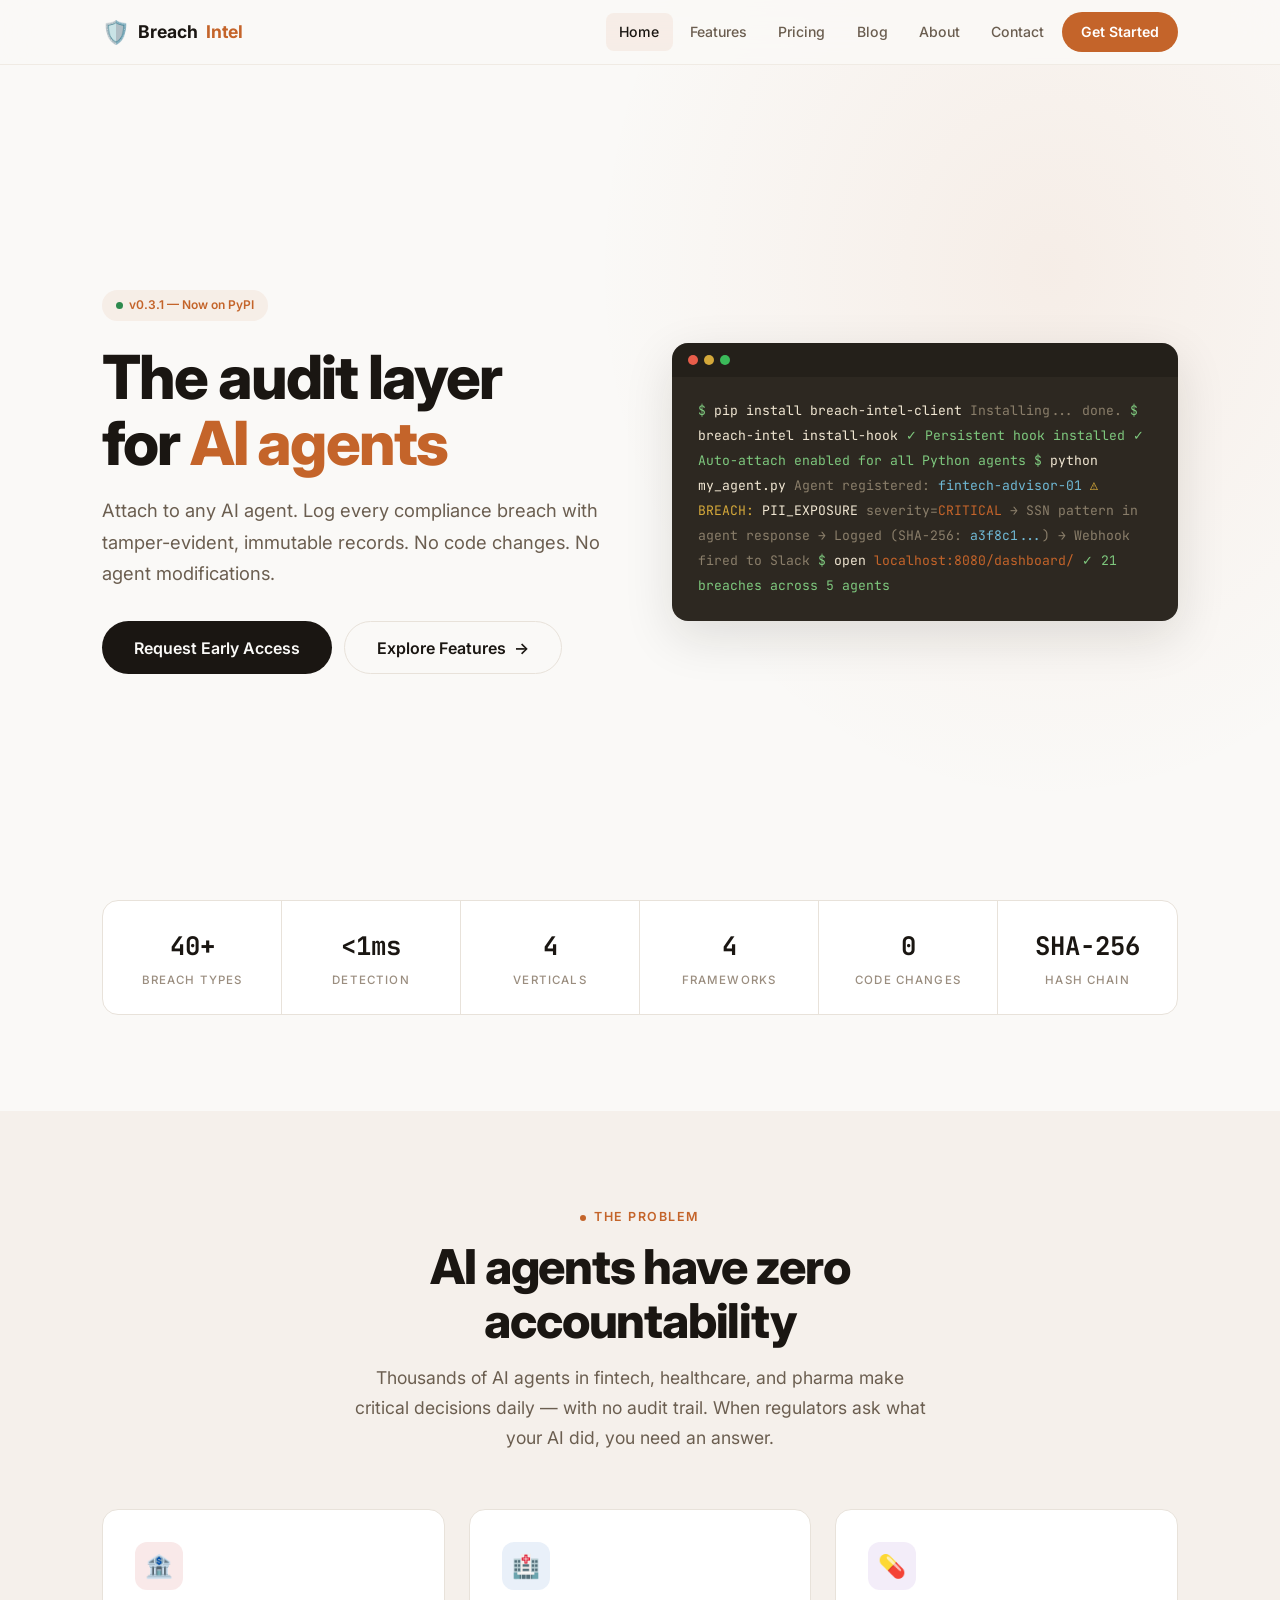
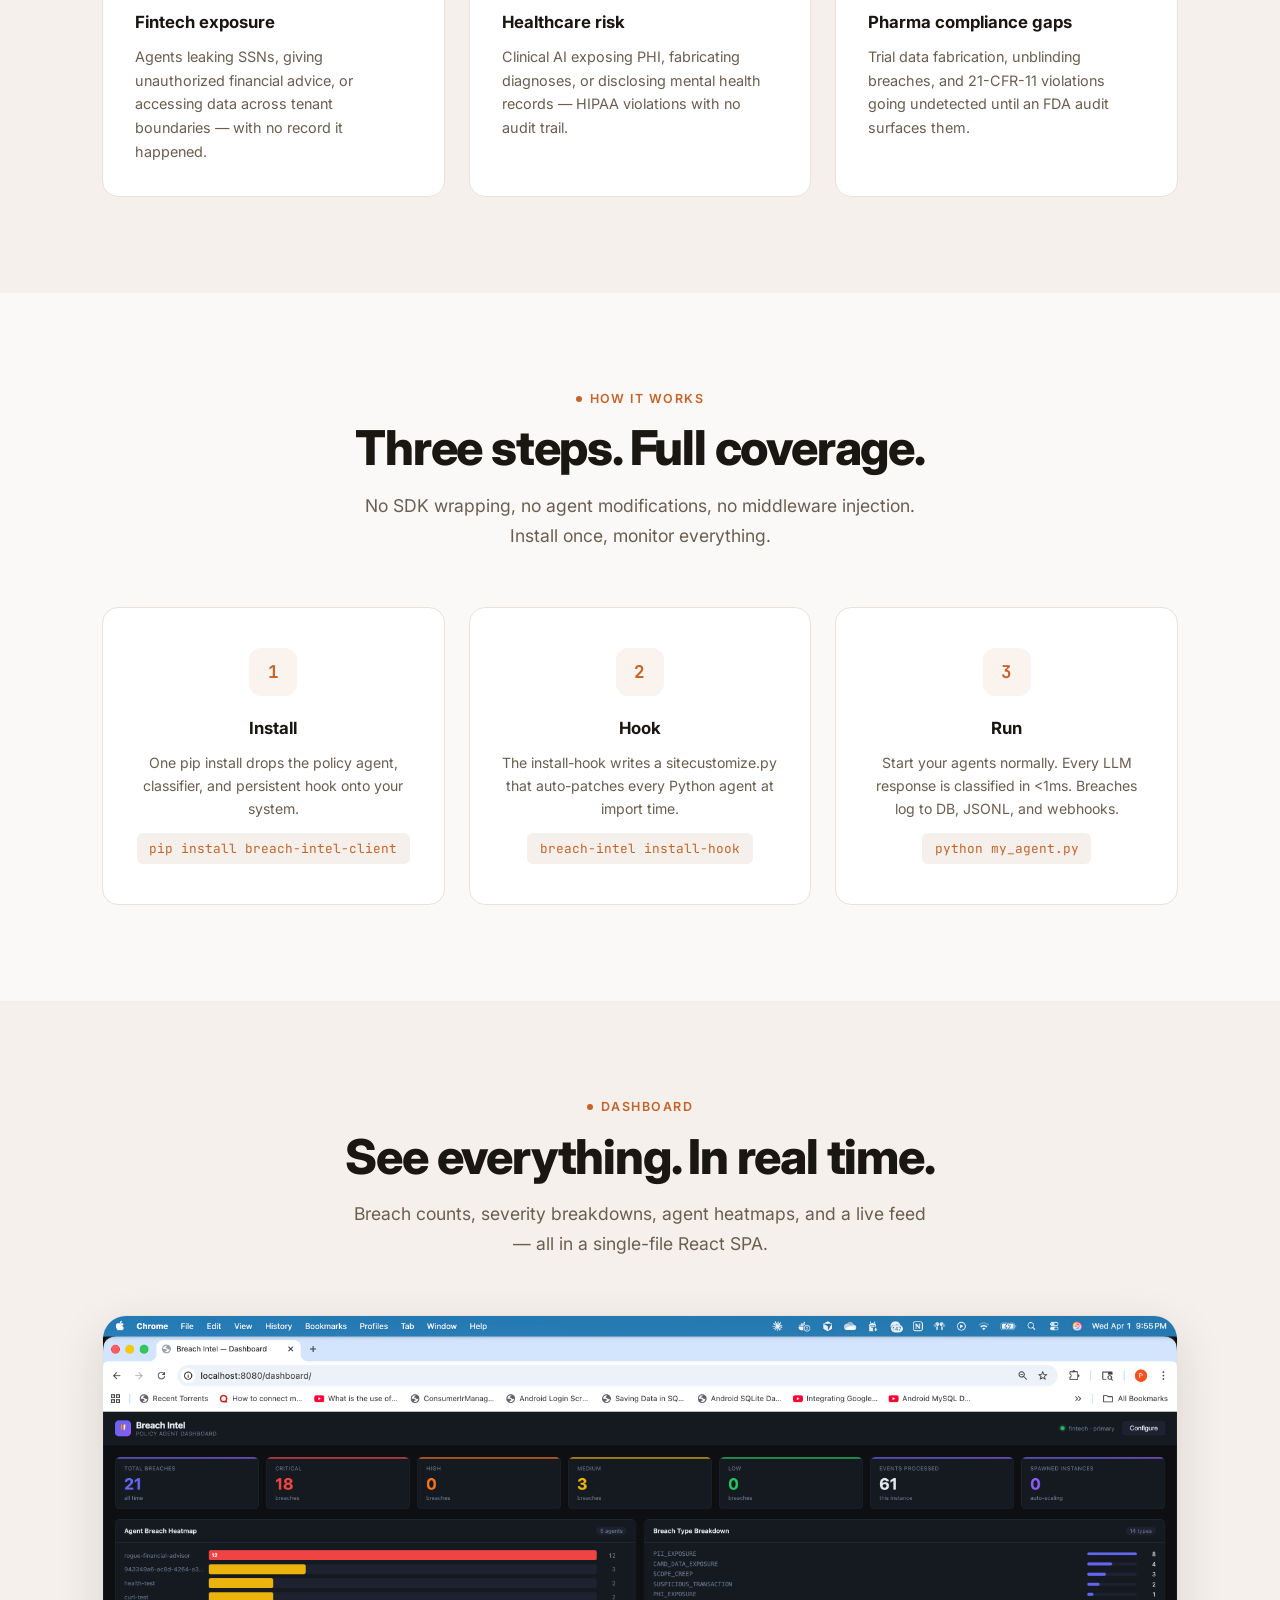
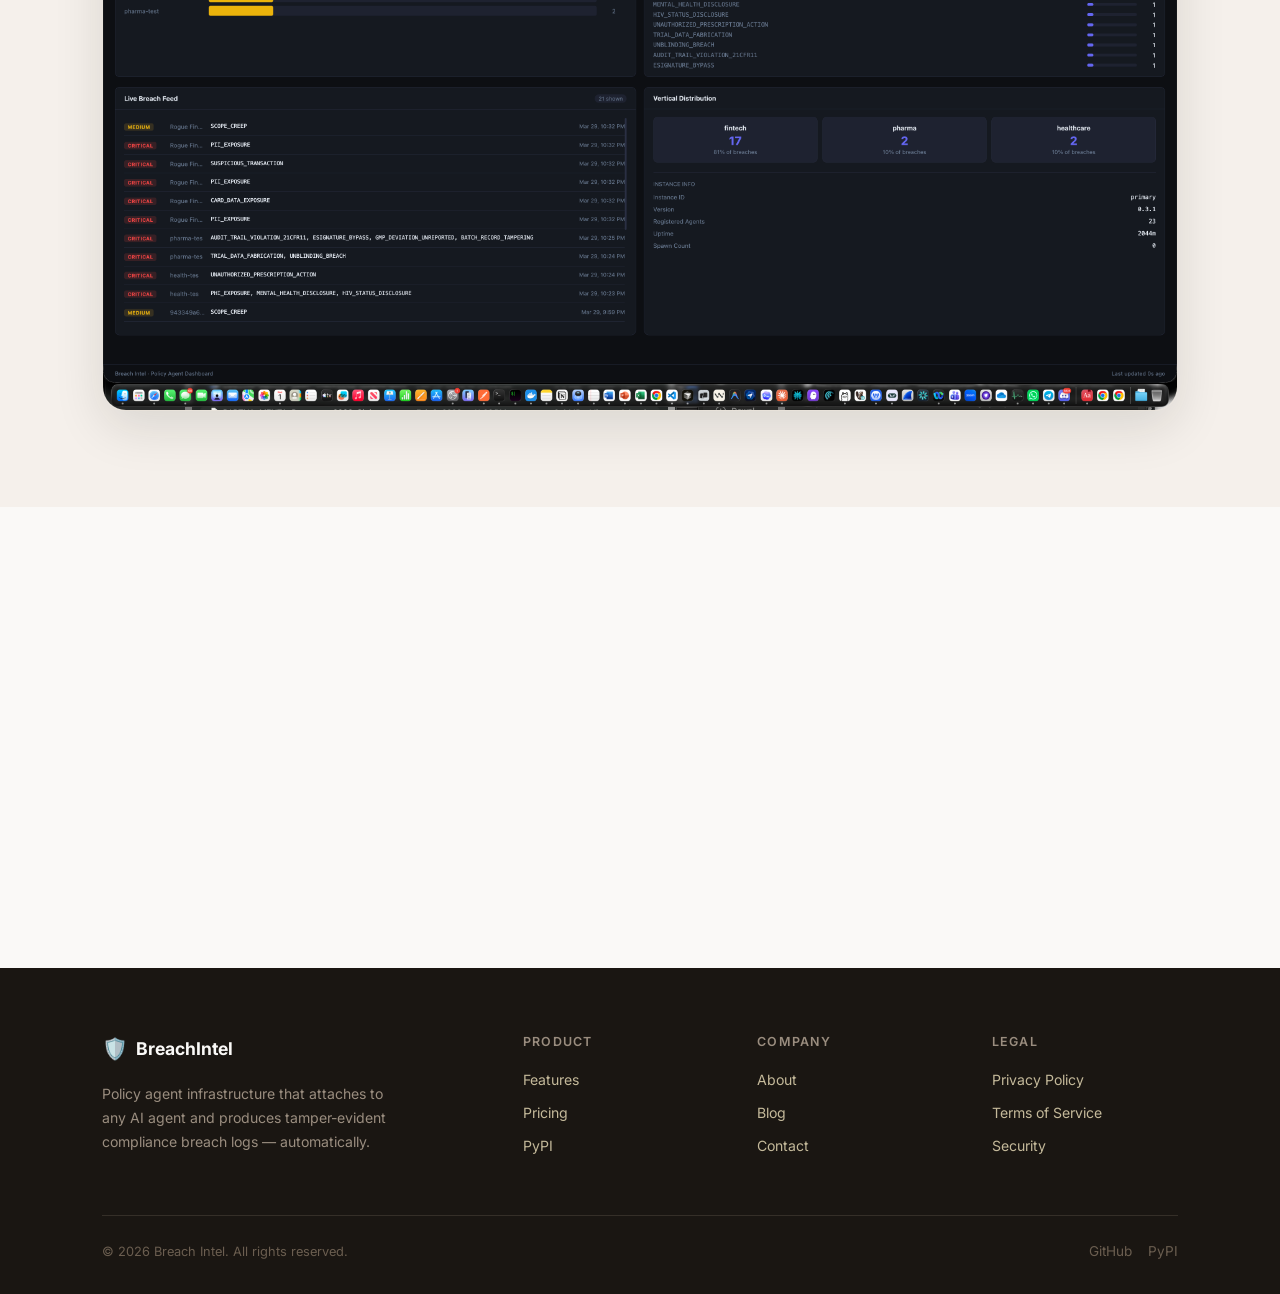
==== index.html @ ce08ebfb "Fix pip install command to breach-intel-client" ====
<!DOCTYPE html>
<html lang="en">
<head>
  <meta charset="UTF-8">
  <meta name="viewport" content="width=device-width, initial-scale=1.0">
  <title>Breach Intel — The Audit Layer for AI Agents</title>
  <meta name="description" content="Policy agent infrastructure that attaches to any AI agent and produces tamper-evident breach audit logs — automatically. Zero code changes.">
  <meta property="og:title" content="Breach Intel — The Audit Layer for AI Agents">
  <meta property="og:description" content="Attach to any AI agent. Log every compliance breach. Immutably. Zero code changes.">
  <meta property="og:type" content="website">
  <meta name="twitter:card" content="summary_large_image">
  <link rel="icon" href="data:image/svg+xml,<svg xmlns='http://www.w3.org/2000/svg' viewBox='0 0 100 100'><text y='.9em' font-size='90'>🛡️</text></svg>">
  <link rel="preconnect" href="https://fonts.googleapis.com">
  <link rel="preconnect" href="https://fonts.gstatic.com" crossorigin>
  <link href="https://fonts.googleapis.com/css2?family=Inter:wght@400;500;600;700;800&family=JetBrains+Mono:wght@400;500;600&display=swap" rel="stylesheet">
  <link rel="stylesheet" href="css/style.css">
</head>
<body>

  <!-- Nav -->
  <nav class="nav">
    <div class="nav-inner">
      <a href="index.html" class="nav-brand">
        <span class="icon">🛡️</span> Breach<span class="highlight">Intel</span>
      </a>
      <button class="nav-toggle" aria-label="Menu" aria-expanded="false">
        <svg viewBox="0 0 24 24" fill="none" stroke="currentColor" stroke-width="2"><path d="M4 6h16M4 12h16M4 18h16"/></svg>
      </button>
      <div class="nav-links">
        <a href="index.html" class="active">Home</a>
        <a href="features.html">Features</a>
        <a href="pricing.html">Pricing</a>
        <a href="blog.html">Blog</a>
        <a href="about.html">About</a>
        <a href="contact.html">Contact</a>
        <a href="contact.html" class="nav-cta">Get Started</a>
      </div>
    </div>
  </nav>

  <!-- Hero -->
  <section class="hero">
    <div class="container hero-content">
      <div class="hero-layout">
        <div>
          <div class="badge accent" style="margin-bottom:1.5rem;">
            <span style="width:7px;height:7px;border-radius:50%;background:var(--success);display:inline-block;"></span>
            v0.3.1 — Now on PyPI
          </div>
          <h1>The audit layer<br>for <span style="color:var(--accent)">AI agents</span></h1>
          <p class="sub">Attach to any AI agent. Log every compliance breach with tamper-evident, immutable records. No code changes. No agent modifications.</p>
          <div class="hero-ctas">
            <a href="contact.html" class="btn btn-primary btn-lg">Request Early Access</a>
            <a href="features.html" class="btn btn-outline btn-lg">Explore Features <span class="arrow">→</span></a>
          </div>
        </div>
        <div class="terminal">
          <div class="terminal-bar">
            <span class="terminal-dot r"></span>
            <span class="terminal-dot y"></span>
            <span class="terminal-dot g"></span>
          </div>
          <div class="terminal-body">
<span class="prompt">$</span> <span class="cmd">pip install breach-intel-client</span>
<span class="output">Installing... done.</span>

<span class="prompt">$</span> <span class="cmd">breach-intel install-hook</span>
<span class="success">✓ Persistent hook installed</span>
<span class="success">✓ Auto-attach enabled for all Python agents</span>

<span class="prompt">$</span> <span class="cmd">python my_agent.py</span>
<span class="output">Agent registered: <span class="flag">fintech-advisor-01</span></span>
<span class="warn">⚠ BREACH:</span> <span class="cmd">PII_EXPOSURE</span> <span class="output">severity=</span><span class="accent-text">CRITICAL</span>
<span class="output">  → SSN pattern in agent response</span>
<span class="output">  → Logged (SHA-256: <span class="flag">a3f8c1...</span>)</span>
<span class="output">  → Webhook fired to Slack</span>

<span class="prompt">$</span> <span class="cmd">open</span> <span class="url">localhost:8080/dashboard/</span>
<span class="success">✓ 21 breaches across 5 agents</span>
          </div>
        </div>
      </div>
    </div>
  </section>

  <!-- Stats -->
  <section style="padding-top:0;">
    <div class="container fade-in">
      <div class="stats-row">
        <div class="stat"><div class="stat-value">40+</div><div class="stat-label">Breach Types</div></div>
        <div class="stat"><div class="stat-value">&lt;1ms</div><div class="stat-label">Detection</div></div>
        <div class="stat"><div class="stat-value">4</div><div class="stat-label">Verticals</div></div>
        <div class="stat"><div class="stat-value">4</div><div class="stat-label">Frameworks</div></div>
        <div class="stat"><div class="stat-value">0</div><div class="stat-label">Code Changes</div></div>
        <div class="stat"><div class="stat-value">SHA-256</div><div class="stat-label">Hash Chain</div></div>
      </div>
    </div>
  </section>

  <!-- Value Prop -->
  <section class="bg-warm">
    <div class="container">
      <div class="section-header center fade-in">
        <div class="section-eyebrow"><span class="dot"></span> The Problem</div>
        <h2 class="section-title">AI agents have zero<br>accountability</h2>
        <p class="section-sub">Thousands of AI agents in fintech, healthcare, and pharma make critical decisions daily — with no audit trail. When regulators ask what your AI did, you need an answer.</p>
      </div>
      <div class="grid-3 fade-in">
        <div class="card">
          <div class="card-icon red">🏦</div>
          <h3>Fintech exposure</h3>
          <p>Agents leaking SSNs, giving unauthorized financial advice, or accessing data across tenant boundaries — with no record it happened.</p>
        </div>
        <div class="card">
          <div class="card-icon blue">🏥</div>
          <h3>Healthcare risk</h3>
          <p>Clinical AI exposing PHI, fabricating diagnoses, or disclosing mental health records — HIPAA violations with no audit trail.</p>
        </div>
        <div class="card">
          <div class="card-icon purple">💊</div>
          <h3>Pharma compliance gaps</h3>
          <p>Trial data fabrication, unblinding breaches, and 21-CFR-11 violations going undetected until an FDA audit surfaces them.</p>
        </div>
      </div>
    </div>
  </section>

  <!-- How It Works -->
  <section>
    <div class="container">
      <div class="section-header center fade-in">
        <div class="section-eyebrow"><span class="dot"></span> How It Works</div>
        <h2 class="section-title">Three steps. Full coverage.</h2>
        <p class="section-sub">No SDK wrapping, no agent modifications, no middleware injection. Install once, monitor everything.</p>
      </div>
      <div class="grid-3 fade-in">
        <div class="card" style="text-align:center;padding:2.5rem 2rem;">
          <div style="width:48px;height:48px;border-radius:12px;background:var(--accent-bg);display:flex;align-items:center;justify-content:center;margin:0 auto 1.2rem;font-family:var(--font-mono);font-weight:700;color:var(--accent);font-size:1.1rem;">1</div>
          <h3>Install</h3>
          <p style="font-size:0.88rem;color:var(--text-secondary);margin-top:0.5rem;">One pip install drops the policy agent, classifier, and persistent hook onto your system.</p>
          <code style="display:inline-block;margin-top:0.8rem;background:var(--bg-warm);padding:0.3rem 0.8rem;border-radius:6px;font-size:0.8rem;color:var(--accent);">pip install breach-intel-client</code>
        </div>
        <div class="card" style="text-align:center;padding:2.5rem 2rem;">
          <div style="width:48px;height:48px;border-radius:12px;background:var(--accent-bg);display:flex;align-items:center;justify-content:center;margin:0 auto 1.2rem;font-family:var(--font-mono);font-weight:700;color:var(--accent);font-size:1.1rem;">2</div>
          <h3>Hook</h3>
          <p style="font-size:0.88rem;color:var(--text-secondary);margin-top:0.5rem;">The install-hook writes a sitecustomize.py that auto-patches every Python agent at import time.</p>
          <code style="display:inline-block;margin-top:0.8rem;background:var(--bg-warm);padding:0.3rem 0.8rem;border-radius:6px;font-size:0.8rem;color:var(--accent);">breach-intel install-hook</code>
        </div>
        <div class="card" style="text-align:center;padding:2.5rem 2rem;">
          <div style="width:48px;height:48px;border-radius:12px;background:var(--accent-bg);display:flex;align-items:center;justify-content:center;margin:0 auto 1.2rem;font-family:var(--font-mono);font-weight:700;color:var(--accent);font-size:1.1rem;">3</div>
          <h3>Run</h3>
          <p style="font-size:0.88rem;color:var(--text-secondary);margin-top:0.5rem;">Start your agents normally. Every LLM response is classified in &lt;1ms. Breaches log to DB, JSONL, and webhooks.</p>
          <code style="display:inline-block;margin-top:0.8rem;background:var(--bg-warm);padding:0.3rem 0.8rem;border-radius:6px;font-size:0.8rem;color:var(--accent);">python my_agent.py</code>
        </div>
      </div>
    </div>
  </section>

  <!-- Dashboard -->
  <section class="bg-warm">
    <div class="container">
      <div class="section-header center fade-in">
        <div class="section-eyebrow"><span class="dot"></span> Dashboard</div>
        <h2 class="section-title">See everything. In real time.</h2>
        <p class="section-sub">Breach counts, severity breakdowns, agent heatmaps, and a live feed — all in a single-file React SPA.</p>
      </div>
      <div class="fade-in" style="border:1px solid var(--border);border-radius:var(--radius-xl);overflow:hidden;box-shadow:var(--shadow-xl);">
        <img src="dashboard-screenshot.png" alt="Breach Intel Dashboard" style="width:100%;display:block;">
      </div>
    </div>
  </section>

  <!-- CTA -->
  <section style="text-align:center;padding:6rem 2rem;">
    <div class="container-narrow fade-in">
      <h2 class="section-title">Ready to make your<br>AI agents <span class="accent">accountable</span>?</h2>
      <p class="section-sub" style="margin:1rem auto 2rem;">Deploy in minutes. No code changes. Start logging every breach today.</p>
      <div style="display:flex;gap:0.75rem;justify-content:center;flex-wrap:wrap;">
        <a href="contact.html" class="btn btn-accent btn-lg">Request Early Access</a>
        <a href="https://pypi.org/project/breach-intel-client/" target="_blank" class="btn btn-outline btn-lg">View on PyPI →</a>
      </div>
    </div>
  </section>

  <!-- Footer -->
  <footer class="footer">
    <div class="container">
      <div class="footer-grid">
        <div>
          <div class="footer-brand"><span class="icon">🛡️</span> BreachIntel</div>
          <p class="footer-desc">Policy agent infrastructure that attaches to any AI agent and produces tamper-evident compliance breach logs — automatically.</p>
        </div>
        <div>
          <h4>Product</h4>
          <a href="features.html" class="footer-link">Features</a>
          <a href="pricing.html" class="footer-link">Pricing</a>
          <a href="https://pypi.org/project/breach-intel-client/" target="_blank" class="footer-link">PyPI</a>
        </div>
        <div>
          <h4>Company</h4>
          <a href="about.html" class="footer-link">About</a>
          <a href="blog.html" class="footer-link">Blog</a>
          <a href="contact.html" class="footer-link">Contact</a>
        </div>
        <div>
          <h4>Legal</h4>
          <a href="#" class="footer-link">Privacy Policy</a>
          <a href="#" class="footer-link">Terms of Service</a>
          <a href="#" class="footer-link">Security</a>
        </div>
      </div>
      <div class="footer-bottom">
        <span class="footer-copy">&copy; 2026 Breach Intel. All rights reserved.</span>
        <div class="footer-socials">
          <a href="https://github.com/ParthaMehtaOrg" target="_blank">GitHub</a>
          <a href="https://pypi.org/project/breach-intel-client/" target="_blank">PyPI</a>
        </div>
      </div>
    </div>
  </footer>

  <script src="js/main.js"></script>
</body>
</html>
---- css/style.css ----
/* ═══════════════════════════════════════════════════════════
   Breach Intel — Global Styles
   Design: Claude AI–inspired (warm neutrals, soft gradients)
   ═══════════════════════════════════════════════════════════ */

/* ── Variables ── */
:root {
  /* Surfaces */
  --bg:          #faf9f7;
  --bg-warm:     #f5f0eb;
  --bg-card:     #ffffff;
  --bg-elevated: #fff8f2;
  --bg-dark:     #1a1612;
  --bg-dark-card:#252017;
  --bg-code:     #2d2821;

  /* Text */
  --text:        #1a1612;
  --text-secondary: #6b5e50;
  --text-tertiary:  #9a8d7f;
  --text-inverse:   #faf9f7;

  /* Accent — warm coral/terracotta */
  --accent:       #c4642a;
  --accent-light: #e8854a;
  --accent-bg:    rgba(196, 100, 42, 0.08);
  --accent-bg-hover: rgba(196, 100, 42, 0.14);

  /* Semantic */
  --success:  #2d8a4e;
  --warning:  #c77d1a;
  --danger:   #c42a2a;
  --info:     #2a6ec4;

  /* Borders */
  --border:       #e8e2da;
  --border-light: #f0ebe4;
  --border-hover: #d4ccc0;

  /* Shadows */
  --shadow-sm:  0 1px 3px rgba(26, 22, 18, 0.04);
  --shadow-md:  0 4px 12px rgba(26, 22, 18, 0.06);
  --shadow-lg:  0 8px 30px rgba(26, 22, 18, 0.08);
  --shadow-xl:  0 16px 50px rgba(26, 22, 18, 0.12);

  /* Radius */
  --radius-sm:  8px;
  --radius-md:  12px;
  --radius-lg:  16px;
  --radius-xl:  24px;
  --radius-full: 100px;

  /* Spacing */
  --section-pad: 6rem 0;

  /* Typography */
  --font-body: 'Inter', -apple-system, BlinkMacSystemFont, 'Segoe UI', sans-serif;
  --font-mono: 'JetBrains Mono', 'Fira Code', 'Consolas', monospace;

  /* Transitions */
  --ease: cubic-bezier(0.4, 0, 0.2, 1);
}

/* ── Reset ── */
*, *::before, *::after { margin: 0; padding: 0; box-sizing: border-box; }

html {
  scroll-behavior: smooth;
  -webkit-text-size-adjust: 100%;
}

body {
  font-family: var(--font-body);
  background: var(--bg);
  color: var(--text);
  line-height: 1.65;
  overflow-x: hidden;
  -webkit-font-smoothing: antialiased;
  -moz-osx-font-smoothing: grayscale;
}

img { max-width: 100%; display: block; }
a { color: inherit; text-decoration: none; }
code, pre { font-family: var(--font-mono); }

/* ── Layout ── */
.container {
  max-width: 1140px;
  margin: 0 auto;
  padding: 0 2rem;
}
.container-narrow {
  max-width: 800px;
  margin: 0 auto;
  padding: 0 2rem;
}

/* ── Navigation ── */
.nav {
  position: fixed;
  top: 0;
  width: 100%;
  z-index: 100;
  background: rgba(250, 249, 247, 0.8);
  backdrop-filter: blur(20px);
  -webkit-backdrop-filter: blur(20px);
  border-bottom: 1px solid var(--border-light);
  transition: background 0.3s var(--ease), box-shadow 0.3s var(--ease);
}
.nav.scrolled {
  background: rgba(250, 249, 247, 0.95);
  box-shadow: var(--shadow-sm);
}
.nav-inner {
  max-width: 1140px;
  margin: 0 auto;
  padding: 0 2rem;
  height: 64px;
  display: flex;
  align-items: center;
  justify-content: space-between;
}
.nav-brand {
  display: flex;
  align-items: center;
  gap: 0.5rem;
  font-weight: 700;
  font-size: 1.1rem;
  color: var(--text);
  text-decoration: none;
}
.nav-brand .icon { font-size: 1.4rem; }
.nav-brand .highlight { color: var(--accent); }

.nav-links {
  display: flex;
  align-items: center;
  gap: 0.25rem;
}
.nav-links a {
  padding: 0.45rem 0.85rem;
  font-size: 0.88rem;
  font-weight: 500;
  color: var(--text-secondary);
  border-radius: var(--radius-sm);
  transition: all 0.2s var(--ease);
}
.nav-links a:hover,
.nav-links a.active {
  color: var(--text);
  background: var(--accent-bg);
}

.nav-cta {
  background: var(--accent) !important;
  color: #fff !important;
  font-weight: 600 !important;
  padding: 0.5rem 1.2rem !important;
  border-radius: var(--radius-full) !important;
  transition: all 0.2s var(--ease) !important;
}
.nav-cta:hover {
  background: var(--accent-light) !important;
  transform: translateY(-1px) !important;
  box-shadow: 0 4px 15px rgba(196, 100, 42, 0.25) !important;
}

/* Mobile menu */
.nav-toggle {
  display: none;
  background: none;
  border: none;
  cursor: pointer;
  padding: 0.5rem;
  color: var(--text);
}
.nav-toggle svg { width: 24px; height: 24px; }

/* ── Buttons ── */
.btn {
  display: inline-flex;
  align-items: center;
  gap: 0.5rem;
  padding: 0.75rem 1.6rem;
  border-radius: var(--radius-full);
  font-size: 0.92rem;
  font-weight: 600;
  font-family: var(--font-body);
  text-decoration: none;
  cursor: pointer;
  border: none;
  transition: all 0.25s var(--ease);
  line-height: 1.4;
}
.btn-primary {
  background: var(--text);
  color: var(--bg);
}
.btn-primary:hover {
  background: #352f28;
  transform: translateY(-2px);
  box-shadow: var(--shadow-lg);
}
.btn-accent {
  background: var(--accent);
  color: #fff;
}
.btn-accent:hover {
  background: var(--accent-light);
  transform: translateY(-2px);
  box-shadow: 0 4px 20px rgba(196, 100, 42, 0.3);
}
.btn-outline {
  background: transparent;
  color: var(--text);
  border: 1.5px solid var(--border);
}
.btn-outline:hover {
  border-color: var(--border-hover);
  background: var(--bg-warm);
  transform: translateY(-2px);
}
.btn-ghost {
  background: transparent;
  color: var(--accent);
  padding: 0.5rem 0;
}
.btn-ghost:hover {
  color: var(--accent-light);
}
.btn-ghost .arrow {
  transition: transform 0.2s var(--ease);
}
.btn-ghost:hover .arrow {
  transform: translateX(4px);
}

.btn-sm { padding: 0.5rem 1.1rem; font-size: 0.85rem; }
.btn-lg { padding: 0.9rem 2rem; font-size: 1rem; }

/* ── Section ── */
section { padding: var(--section-pad); }

.section-eyebrow {
  display: inline-flex;
  align-items: center;
  gap: 0.5rem;
  font-size: 0.78rem;
  text-transform: uppercase;
  letter-spacing: 0.12em;
  font-weight: 600;
  color: var(--accent);
  margin-bottom: 0.75rem;
}
.section-eyebrow .dot {
  width: 6px; height: 6px;
  border-radius: 50%;
  background: var(--accent);
}
.section-title {
  font-size: clamp(2rem, 4vw, 3rem);
  font-weight: 800;
  line-height: 1.12;
  letter-spacing: -0.025em;
  color: var(--text);
}
.section-title .accent { color: var(--accent); }
.section-sub {
  font-size: 1.1rem;
  color: var(--text-secondary);
  line-height: 1.7;
  max-width: 580px;
  margin-top: 1rem;
}
.section-header {
  margin-bottom: 3.5rem;
}
.section-header.center {
  text-align: center;
  display: flex;
  flex-direction: column;
  align-items: center;
}

/* ── Cards ── */
.card {
  background: var(--bg-card);
  border: 1px solid var(--border);
  border-radius: var(--radius-lg);
  padding: 2rem;
  transition: all 0.3s var(--ease);
}
.card:hover {
  border-color: var(--border-hover);
  box-shadow: var(--shadow-md);
  transform: translateY(-3px);
}
.card-icon {
  width: 48px;
  height: 48px;
  border-radius: var(--radius-md);
  display: flex;
  align-items: center;
  justify-content: center;
  font-size: 1.4rem;
  margin-bottom: 1.2rem;
  background: var(--accent-bg);
}
.card-icon.green { background: rgba(45, 138, 78, 0.1); }
.card-icon.blue  { background: rgba(42, 110, 196, 0.1); }
.card-icon.orange { background: rgba(199, 125, 26, 0.1); }
.card-icon.red   { background: rgba(196, 42, 42, 0.1); }
.card-icon.purple { background: rgba(138, 79, 196, 0.1); }

.card h3 {
  font-size: 1.05rem;
  font-weight: 700;
  margin-bottom: 0.5rem;
}
.card p {
  font-size: 0.9rem;
  color: var(--text-secondary);
  line-height: 1.65;
}

/* ── Grid ── */
.grid-2 { display: grid; grid-template-columns: repeat(2, 1fr); gap: 1.5rem; }
.grid-3 { display: grid; grid-template-columns: repeat(3, 1fr); gap: 1.5rem; }
.grid-4 { display: grid; grid-template-columns: repeat(4, 1fr); gap: 1.5rem; }

/* ── Badge / Tag ── */
.badge {
  display: inline-flex;
  align-items: center;
  gap: 0.4rem;
  padding: 0.3rem 0.8rem;
  border-radius: var(--radius-full);
  font-size: 0.75rem;
  font-weight: 600;
  border: 1px solid var(--border);
  background: var(--bg-card);
}
.badge.accent {
  background: var(--accent-bg);
  color: var(--accent);
  border-color: transparent;
}
.tag {
  display: inline-block;
  padding: 0.2rem 0.6rem;
  border-radius: var(--radius-sm);
  font-size: 0.72rem;
  font-weight: 600;
  font-family: var(--font-mono);
  background: var(--bg-warm);
  color: var(--text-secondary);
  border: 1px solid var(--border-light);
}

/* ── Terminal / Code ── */
.terminal {
  background: var(--bg-code);
  border-radius: var(--radius-lg);
  overflow: hidden;
  box-shadow: var(--shadow-xl);
}
.terminal-bar {
  display: flex;
  align-items: center;
  gap: 6px;
  padding: 0.75rem 1rem;
  background: rgba(0,0,0,0.2);
}
.terminal-dot { width: 10px; height: 10px; border-radius: 50%; }
.terminal-dot.r { background: #e85d4a; }
.terminal-dot.y { background: #d4a83a; }
.terminal-dot.g { background: #3bba5a; }
.terminal-body {
  padding: 1.4rem 1.6rem;
  font-family: var(--font-mono);
  font-size: 0.82rem;
  line-height: 1.9;
  color: #c4b99a;
  overflow-x: auto;
}
.terminal-body .prompt { color: #7ec87e; }
.terminal-body .cmd { color: #f0e6d2; }
.terminal-body .flag { color: #6fb8d4; }
.terminal-body .output { color: #8a7e6a; }
.terminal-body .success { color: #7ec87e; }
.terminal-body .warn { color: #d4a83a; }
.terminal-body .url { color: #c4642a; }
.terminal-body .accent-text { color: #c4642a; }

/* ── Stats ── */
.stats-row {
  display: grid;
  grid-template-columns: repeat(auto-fit, minmax(140px, 1fr));
  gap: 0;
  border: 1px solid var(--border);
  border-radius: var(--radius-lg);
  background: var(--bg-card);
  overflow: hidden;
}
.stat {
  padding: 1.5rem 1.2rem;
  text-align: center;
  border-right: 1px solid var(--border);
}
.stat:last-child { border-right: none; }
.stat-value {
  font-family: var(--font-mono);
  font-size: 1.6rem;
  font-weight: 700;
  color: var(--text);
}
.stat-label {
  font-size: 0.72rem;
  text-transform: uppercase;
  letter-spacing: 0.1em;
  color: var(--text-tertiary);
  margin-top: 0.25rem;
  font-weight: 500;
}

/* ── Table ── */
.table-wrap {
  border: 1px solid var(--border);
  border-radius: var(--radius-lg);
  overflow: hidden;
  background: var(--bg-card);
}
.table-wrap table {
  width: 100%;
  border-collapse: collapse;
}
.table-wrap th {
  text-align: left;
  padding: 0.9rem 1.2rem;
  font-size: 0.78rem;
  text-transform: uppercase;
  letter-spacing: 0.08em;
  color: var(--text-tertiary);
  background: var(--bg-warm);
  border-bottom: 1px solid var(--border);
  font-weight: 600;
}
.table-wrap td {
  padding: 0.85rem 1.2rem;
  font-size: 0.9rem;
  border-bottom: 1px solid var(--border-light);
}
.table-wrap tr:last-child td { border-bottom: none; }
.table-wrap tr:hover td { background: var(--bg-warm); }

.check { color: var(--success); font-weight: 600; }
.cross { color: var(--text-tertiary); }

/* ── Form ── */
.form-group {
  margin-bottom: 1.2rem;
}
.form-group label {
  display: block;
  font-size: 0.85rem;
  font-weight: 600;
  margin-bottom: 0.4rem;
  color: var(--text);
}
.form-input {
  width: 100%;
  padding: 0.75rem 1rem;
  border: 1.5px solid var(--border);
  border-radius: var(--radius-md);
  font-family: var(--font-body);
  font-size: 0.92rem;
  color: var(--text);
  background: var(--bg-card);
  transition: border-color 0.2s var(--ease), box-shadow 0.2s var(--ease);
  outline: none;
}
.form-input:focus {
  border-color: var(--accent);
  box-shadow: 0 0 0 3px var(--accent-bg);
}
textarea.form-input {
  resize: vertical;
  min-height: 140px;
}

/* ── Footer ── */
.footer {
  background: var(--bg-dark);
  color: var(--text-inverse);
  padding: 4rem 0 2rem;
}
.footer-grid {
  display: grid;
  grid-template-columns: 2fr 1fr 1fr 1fr;
  gap: 3rem;
  margin-bottom: 3rem;
}
.footer-brand {
  display: flex;
  align-items: center;
  gap: 0.5rem;
  font-weight: 700;
  font-size: 1.1rem;
  margin-bottom: 1rem;
}
.footer-brand .icon { font-size: 1.3rem; }
.footer-desc {
  font-size: 0.88rem;
  color: #9a8d7f;
  line-height: 1.7;
  max-width: 300px;
}
.footer h4 {
  font-size: 0.78rem;
  text-transform: uppercase;
  letter-spacing: 0.1em;
  color: #9a8d7f;
  margin-bottom: 1rem;
  font-weight: 600;
}
.footer-link {
  display: block;
  font-size: 0.88rem;
  color: #c4b99a;
  margin-bottom: 0.6rem;
  transition: color 0.2s;
}
.footer-link:hover { color: #fff; }
.footer-bottom {
  border-top: 1px solid #352f28;
  padding-top: 1.5rem;
  display: flex;
  align-items: center;
  justify-content: space-between;
}
.footer-copy {
  font-size: 0.8rem;
  color: #6b5e50;
}
.footer-socials {
  display: flex;
  gap: 1rem;
}
.footer-socials a {
  color: #6b5e50;
  font-size: 0.85rem;
  transition: color 0.2s;
}
.footer-socials a:hover { color: #fff; }

/* ── Hero ── */
.hero {
  min-height: 100vh;
  display: flex;
  align-items: center;
  padding: 8rem 0 4rem;
  position: relative;
  overflow: hidden;
}
.hero::before {
  content: '';
  position: absolute;
  top: 0; right: 0;
  width: 60%;
  height: 100%;
  background: radial-gradient(ellipse at 70% 30%, var(--accent-bg) 0%, transparent 60%);
  pointer-events: none;
}
.hero-content {
  position: relative;
  z-index: 1;
}
.hero-layout {
  display: grid;
  grid-template-columns: 1fr 1fr;
  gap: 4rem;
  align-items: center;
}
.hero h1 {
  font-size: clamp(2.6rem, 5.5vw, 3.8rem);
  font-weight: 800;
  line-height: 1.08;
  letter-spacing: -0.03em;
  margin-bottom: 1.2rem;
}
.hero .sub {
  font-size: 1.15rem;
  color: var(--text-secondary);
  line-height: 1.7;
  margin-bottom: 2rem;
  max-width: 500px;
}
.hero-ctas {
  display: flex;
  gap: 0.75rem;
  flex-wrap: wrap;
}

/* ── Page Header ── */
.page-header {
  padding: 9rem 0 4rem;
  text-align: center;
  background: var(--bg-warm);
  border-bottom: 1px solid var(--border-light);
}
.page-header h1 {
  font-size: clamp(2rem, 4vw, 2.8rem);
  font-weight: 800;
  letter-spacing: -0.02em;
  margin-bottom: 0.75rem;
}
.page-header p {
  font-size: 1.1rem;
  color: var(--text-secondary);
  max-width: 550px;
  margin: 0 auto;
}

/* ── Pricing ── */
.pricing-grid {
  display: grid;
  grid-template-columns: repeat(3, 1fr);
  gap: 1.5rem;
  align-items: start;
}
.pricing-card {
  background: var(--bg-card);
  border: 1.5px solid var(--border);
  border-radius: var(--radius-xl);
  padding: 2.5rem 2rem;
  text-align: center;
  transition: all 0.3s var(--ease);
  position: relative;
}
.pricing-card:hover {
  box-shadow: var(--shadow-lg);
  transform: translateY(-4px);
}
.pricing-card.featured {
  border-color: var(--accent);
  box-shadow: 0 8px 30px rgba(196, 100, 42, 0.12);
}
.pricing-card.featured::before {
  content: 'Most Popular';
  position: absolute;
  top: -12px;
  left: 50%;
  transform: translateX(-50%);
  background: var(--accent);
  color: #fff;
  font-size: 0.72rem;
  font-weight: 700;
  padding: 0.25rem 1rem;
  border-radius: var(--radius-full);
  text-transform: uppercase;
  letter-spacing: 0.06em;
}
.pricing-card h3 {
  font-size: 1.1rem;
  font-weight: 700;
  margin-bottom: 0.5rem;
}
.pricing-card .price {
  font-size: 2.8rem;
  font-weight: 800;
  margin: 1rem 0 0.25rem;
  letter-spacing: -0.03em;
}
.pricing-card .price span {
  font-size: 1rem;
  font-weight: 500;
  color: var(--text-tertiary);
}
.pricing-card .period {
  font-size: 0.85rem;
  color: var(--text-tertiary);
  margin-bottom: 1.5rem;
}
.pricing-features {
  text-align: left;
  list-style: none;
  margin: 1.5rem 0;
}
.pricing-features li {
  padding: 0.45rem 0;
  font-size: 0.88rem;
  color: var(--text-secondary);
  display: flex;
  align-items: flex-start;
  gap: 0.5rem;
}
.pricing-features li::before {
  content: '✓';
  color: var(--success);
  font-weight: 700;
  flex-shrink: 0;
}

/* ── Blog ── */
.blog-grid {
  display: grid;
  grid-template-columns: repeat(auto-fill, minmax(340px, 1fr));
  gap: 1.5rem;
}
.blog-card {
  background: var(--bg-card);
  border: 1px solid var(--border);
  border-radius: var(--radius-lg);
  overflow: hidden;
  transition: all 0.3s var(--ease);
}
.blog-card:hover {
  box-shadow: var(--shadow-md);
  transform: translateY(-3px);
}
.blog-card-img {
  height: 200px;
  background: linear-gradient(135deg, var(--bg-warm), var(--accent-bg));
  display: flex;
  align-items: center;
  justify-content: center;
  font-size: 3rem;
}
.blog-card-body {
  padding: 1.5rem;
}
.blog-card-meta {
  display: flex;
  align-items: center;
  gap: 0.75rem;
  font-size: 0.78rem;
  color: var(--text-tertiary);
  margin-bottom: 0.75rem;
}
.blog-card h3 {
  font-size: 1.1rem;
  font-weight: 700;
  margin-bottom: 0.5rem;
  line-height: 1.4;
}
.blog-card p {
  font-size: 0.88rem;
  color: var(--text-secondary);
  line-height: 1.6;
}

/* ── Team ── */
.team-grid {
  display: grid;
  grid-template-columns: repeat(auto-fill, minmax(240px, 1fr));
  gap: 1.5rem;
}
.team-card {
  text-align: center;
  background: var(--bg-card);
  border: 1px solid var(--border);
  border-radius: var(--radius-lg);
  padding: 2rem 1.5rem;
  transition: all 0.3s var(--ease);
}
.team-card:hover {
  box-shadow: var(--shadow-md);
  transform: translateY(-3px);
}
.team-avatar {
  width: 80px;
  height: 80px;
  border-radius: 50%;
  background: linear-gradient(135deg, var(--accent-bg), var(--bg-warm));
  display: flex;
  align-items: center;
  justify-content: center;
  font-size: 2rem;
  margin: 0 auto 1rem;
  border: 2px solid var(--border);
}
.team-card h4 {
  font-size: 1rem;
  font-weight: 700;
  margin-bottom: 0.2rem;
}
.team-card .role {
  font-size: 0.82rem;
  color: var(--accent);
  font-weight: 500;
  margin-bottom: 0.5rem;
}
.team-card .bio {
  font-size: 0.82rem;
  color: var(--text-secondary);
  line-height: 1.5;
}

/* ── Divider ── */
.divider {
  height: 1px;
  background: var(--border);
  margin: 3rem 0;
}

/* ── Alternating Section BG ── */
.bg-warm { background: var(--bg-warm); }
.bg-white { background: var(--bg-card); }

/* ── Animations ── */
.fade-in {
  opacity: 0;
  transform: translateY(20px);
  transition: opacity 0.6s var(--ease), transform 0.6s var(--ease);
}
.fade-in.visible {
  opacity: 1;
  transform: translateY(0);
}

/* ── Responsive ── */
@media (max-width: 968px) {
  .hero-layout { grid-template-columns: 1fr; gap: 2.5rem; }
  .pricing-grid { grid-template-columns: 1fr; max-width: 420px; margin: 0 auto; }
  .footer-grid { grid-template-columns: 1fr 1fr; gap: 2rem; }
  .grid-3 { grid-template-columns: 1fr; }
  .grid-4 { grid-template-columns: repeat(2, 1fr); }
}

@media (max-width: 768px) {
  :root { --section-pad: 4rem 0; }
  .nav-links { display: none; }
  .nav-links.open {
    display: flex;
    flex-direction: column;
    position: absolute;
    top: 64px;
    left: 0;
    width: 100%;
    background: var(--bg);
    border-bottom: 1px solid var(--border);
    padding: 1rem 2rem;
    box-shadow: var(--shadow-md);
  }
  .nav-toggle { display: block; }
  .grid-2 { grid-template-columns: 1fr; }
  .grid-4 { grid-template-columns: 1fr; }
  .stats-row { grid-template-columns: repeat(3, 1fr); }
  .blog-grid { grid-template-columns: 1fr; }
  .footer-grid { grid-template-columns: 1fr; }
  .footer-bottom { flex-direction: column; gap: 1rem; text-align: center; }
  .hero { min-height: auto; padding: 7rem 0 3rem; }
}

@media (max-width: 480px) {
  .stats-row { grid-template-columns: repeat(2, 1fr); }
  .container { padding: 0 1.25rem; }
}
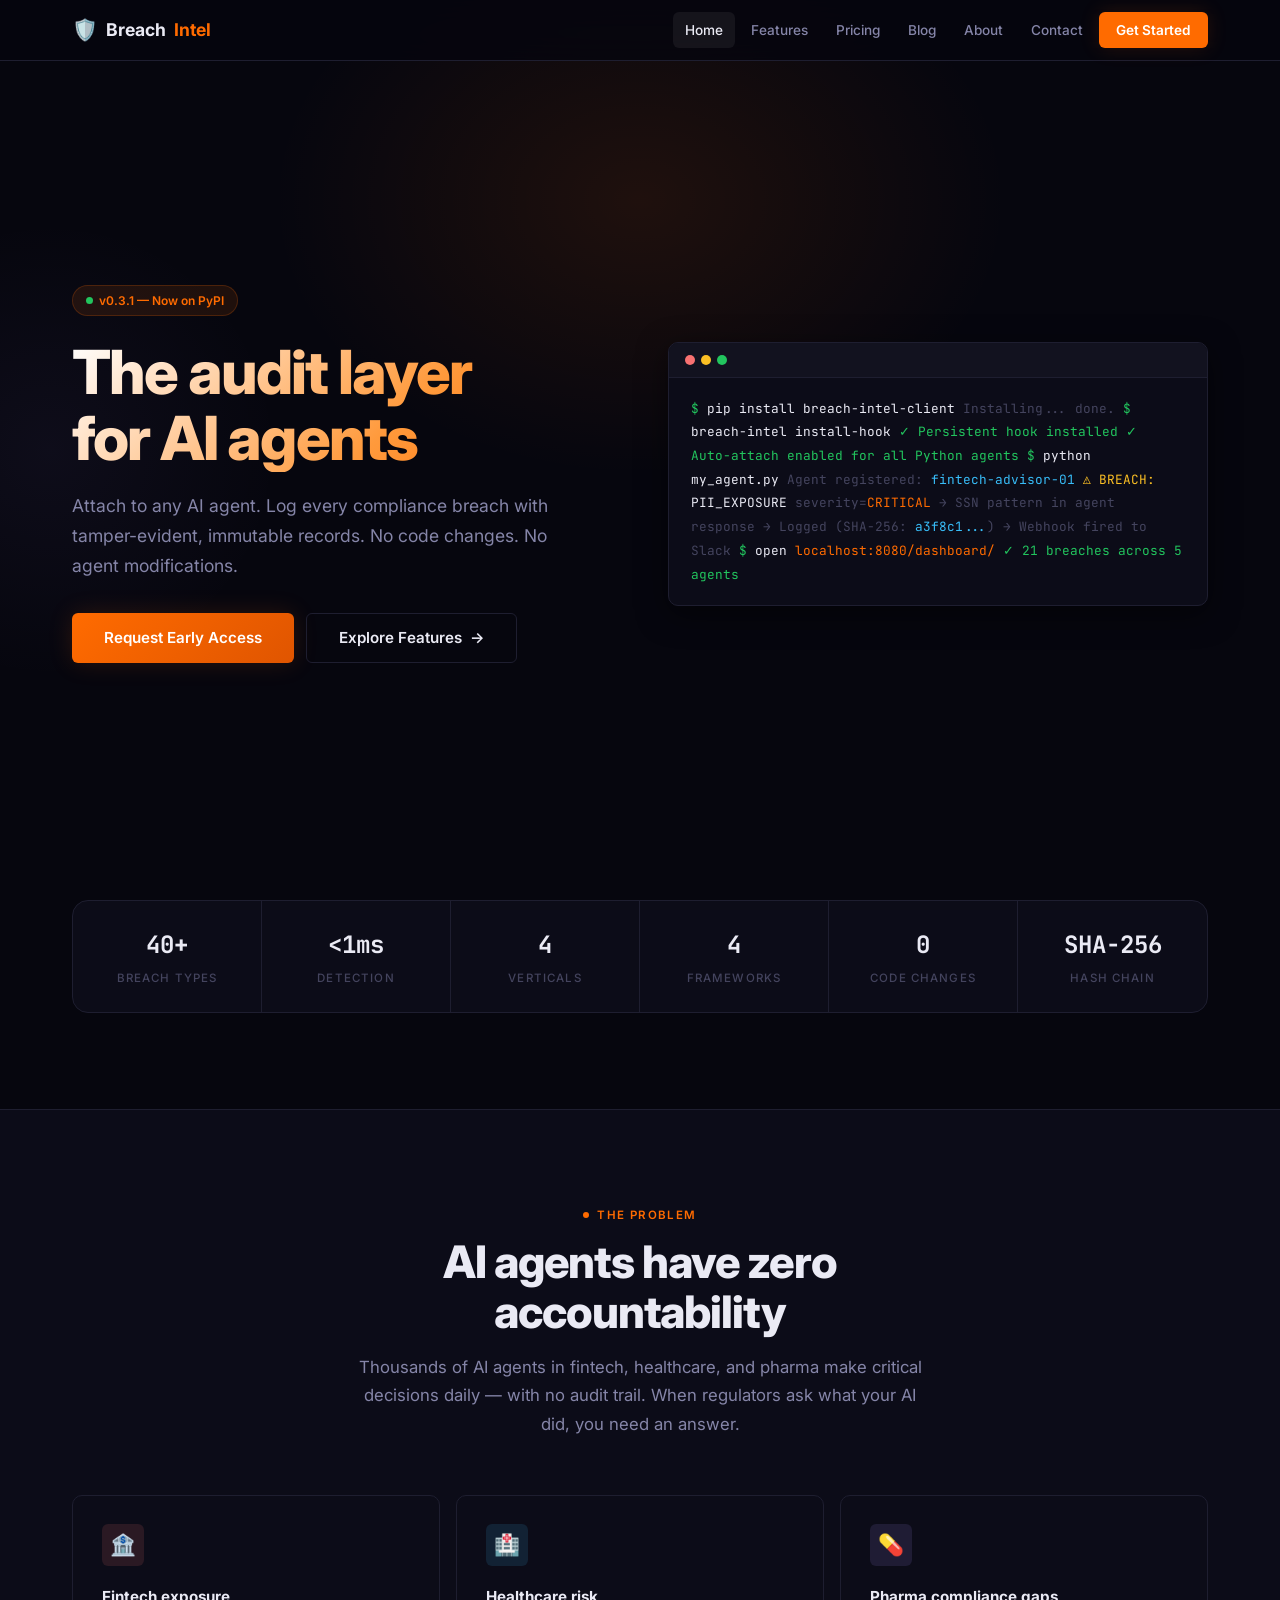
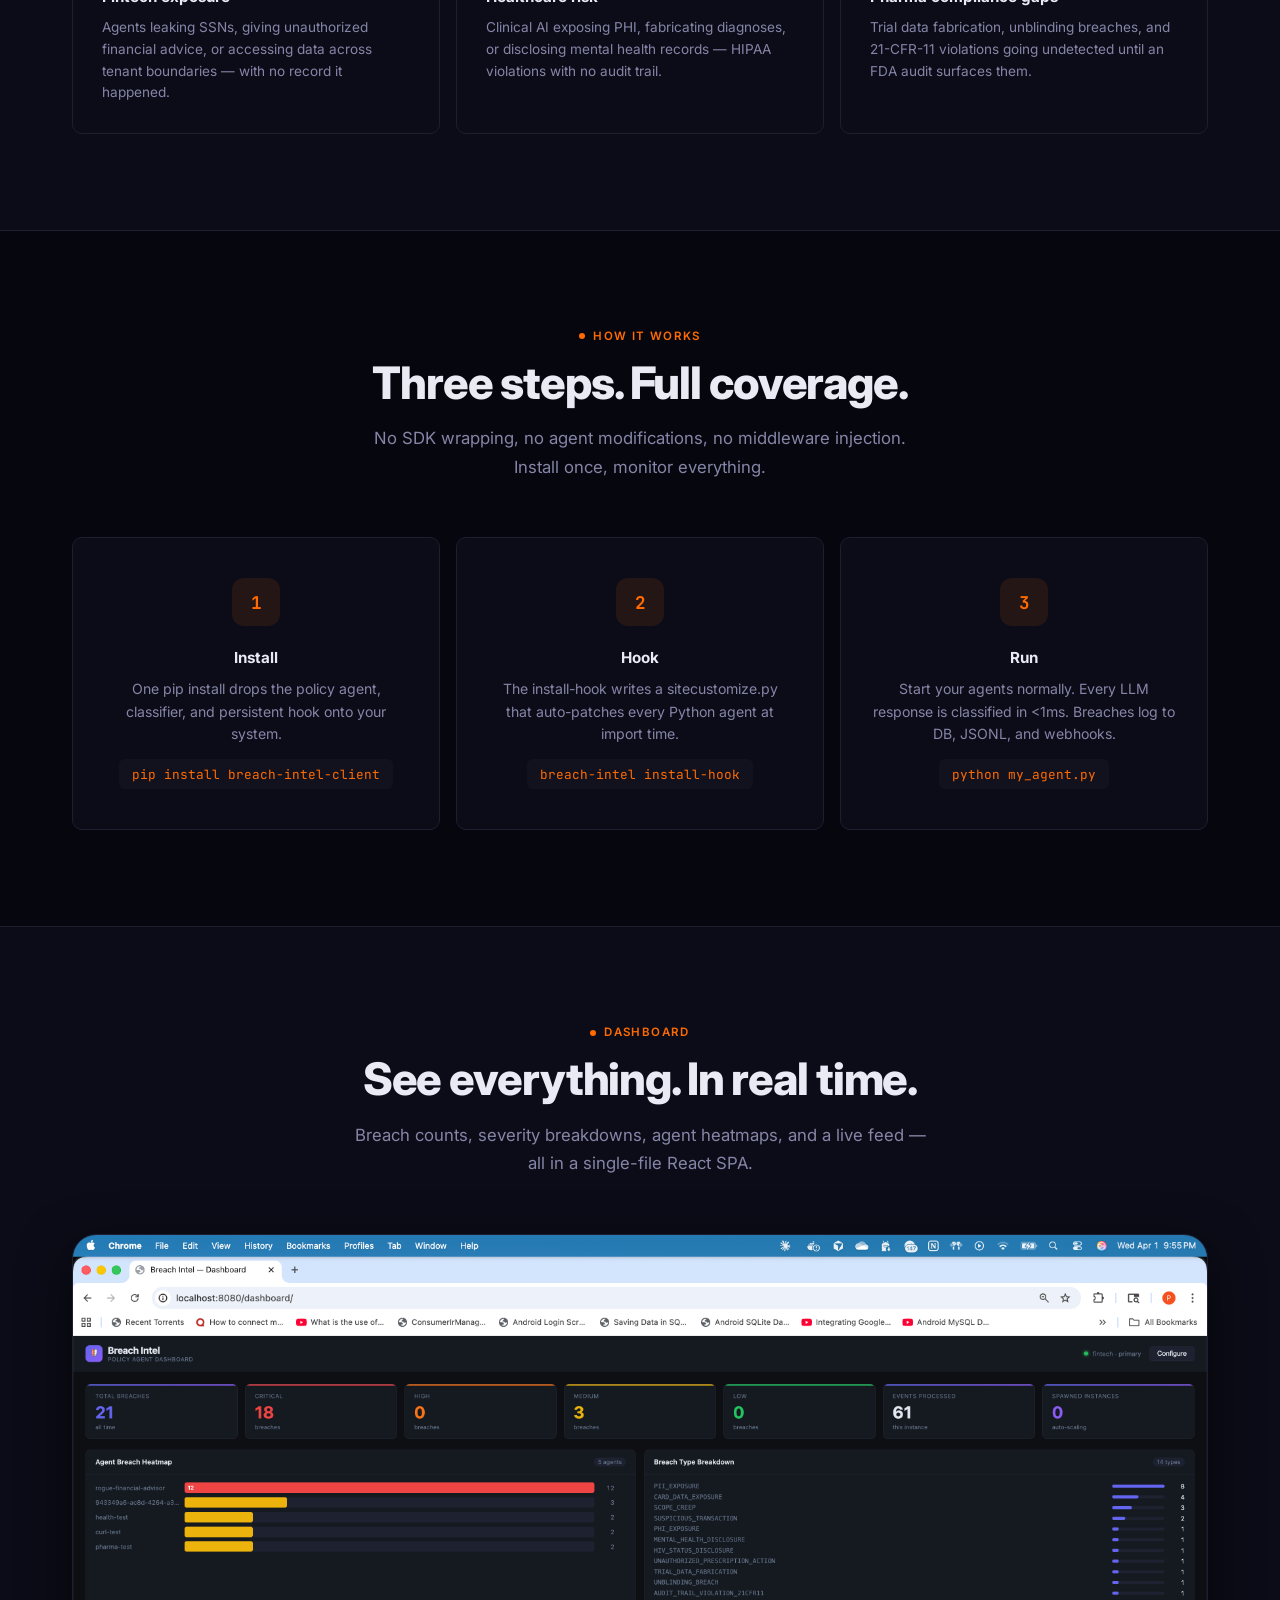
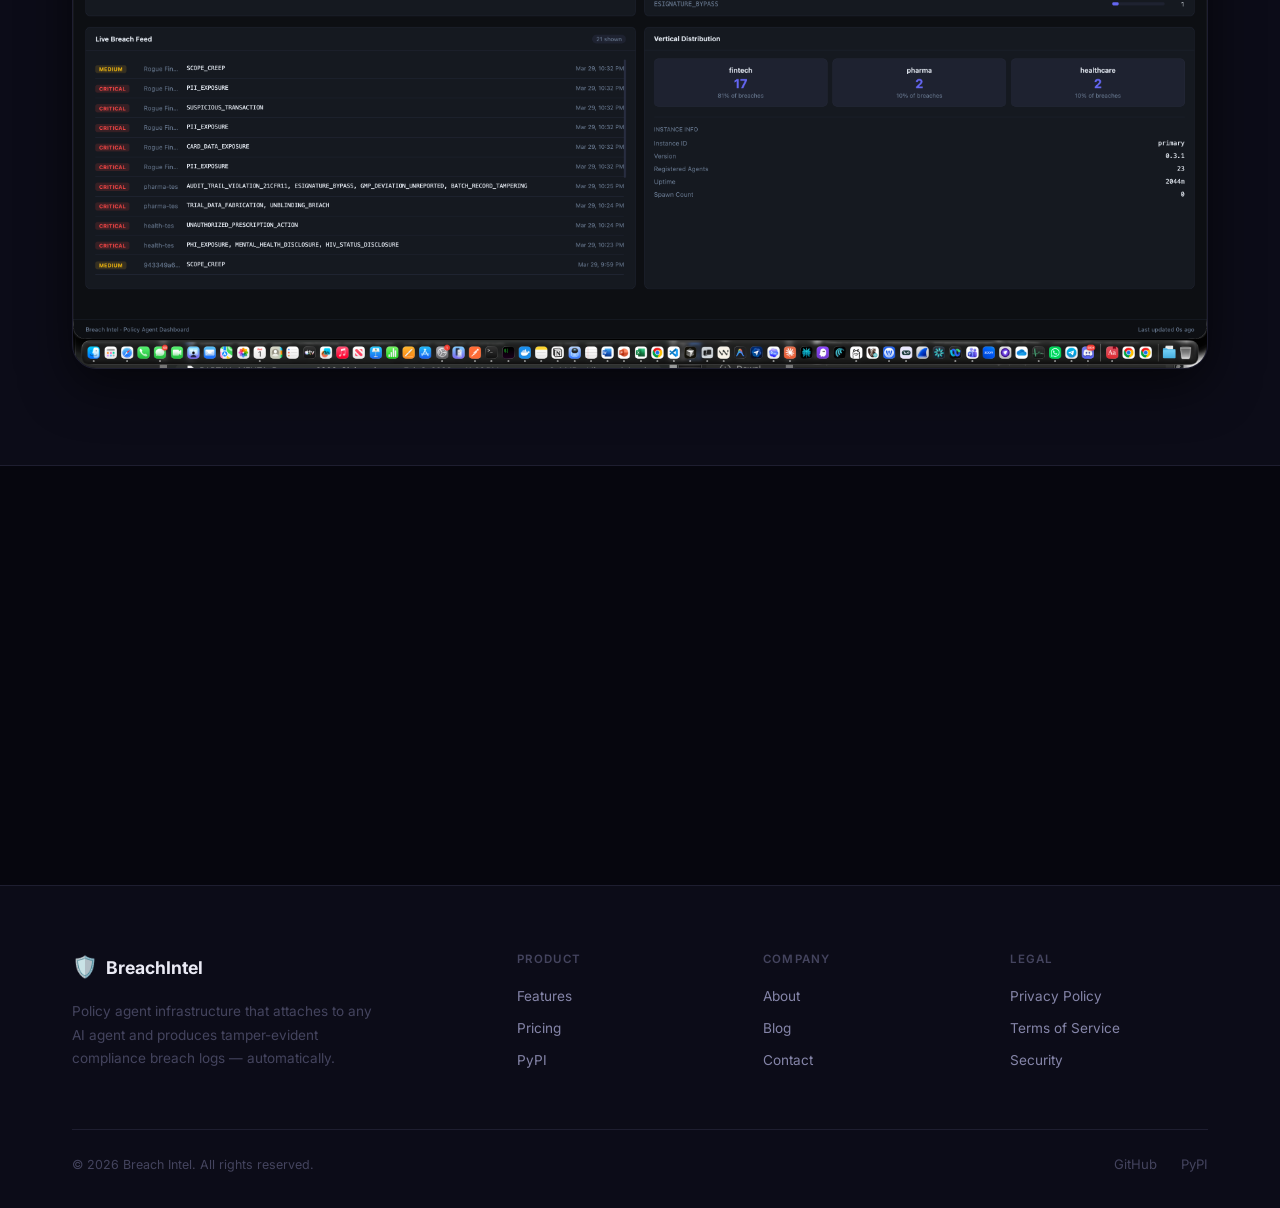
==== commit 44dd88a6: "Retheme entire site to SuperFastClaw dark navy + orange design - Background: #06060e deep navy-black" ====
--- a/index.html
+++ b/index.html
@@ -138,19 +138,19 @@
           <div style="width:48px;height:48px;border-radius:12px;background:var(--accent-bg);display:flex;align-items:center;justify-content:center;margin:0 auto 1.2rem;font-family:var(--font-mono);font-weight:700;color:var(--accent);font-size:1.1rem;">1</div>
           <h3>Install</h3>
           <p style="font-size:0.88rem;color:var(--text-secondary);margin-top:0.5rem;">One pip install drops the policy agent, classifier, and persistent hook onto your system.</p>
-          <code style="display:inline-block;margin-top:0.8rem;background:var(--bg-warm);padding:0.3rem 0.8rem;border-radius:6px;font-size:0.8rem;color:var(--accent);">pip install breach-intel-client</code>
+          <code style="display:inline-block;margin-top:0.8rem;background:var(--bg-elevated);padding:0.3rem 0.8rem;border-radius:6px;font-size:0.8rem;color:var(--accent);">pip install breach-intel-client</code>
         </div>
         <div class="card" style="text-align:center;padding:2.5rem 2rem;">
           <div style="width:48px;height:48px;border-radius:12px;background:var(--accent-bg);display:flex;align-items:center;justify-content:center;margin:0 auto 1.2rem;font-family:var(--font-mono);font-weight:700;color:var(--accent);font-size:1.1rem;">2</div>
           <h3>Hook</h3>
           <p style="font-size:0.88rem;color:var(--text-secondary);margin-top:0.5rem;">The install-hook writes a sitecustomize.py that auto-patches every Python agent at import time.</p>
-          <code style="display:inline-block;margin-top:0.8rem;background:var(--bg-warm);padding:0.3rem 0.8rem;border-radius:6px;font-size:0.8rem;color:var(--accent);">breach-intel install-hook</code>
+          <code style="display:inline-block;margin-top:0.8rem;background:var(--bg-elevated);padding:0.3rem 0.8rem;border-radius:6px;font-size:0.8rem;color:var(--accent);">breach-intel install-hook</code>
         </div>
         <div class="card" style="text-align:center;padding:2.5rem 2rem;">
           <div style="width:48px;height:48px;border-radius:12px;background:var(--accent-bg);display:flex;align-items:center;justify-content:center;margin:0 auto 1.2rem;font-family:var(--font-mono);font-weight:700;color:var(--accent);font-size:1.1rem;">3</div>
           <h3>Run</h3>
           <p style="font-size:0.88rem;color:var(--text-secondary);margin-top:0.5rem;">Start your agents normally. Every LLM response is classified in &lt;1ms. Breaches log to DB, JSONL, and webhooks.</p>
-          <code style="display:inline-block;margin-top:0.8rem;background:var(--bg-warm);padding:0.3rem 0.8rem;border-radius:6px;font-size:0.8rem;color:var(--accent);">python my_agent.py</code>
+          <code style="display:inline-block;margin-top:0.8rem;background:var(--bg-elevated);padding:0.3rem 0.8rem;border-radius:6px;font-size:0.8rem;color:var(--accent);">python my_agent.py</code>
         </div>
       </div>
     </div>
--- a/css/style.css
+++ b/css/style.css
@@ -1,51 +1,52 @@
 /* ═══════════════════════════════════════════════════════════
    Breach Intel — Global Styles
-   Design: Claude AI–inspired (warm neutrals, soft gradients)
+   Design: SuperFastClaw-inspired (dark navy, orange accent)
    ═══════════════════════════════════════════════════════════ */
 
 /* ── Variables ── */
 :root {
   /* Surfaces */
-  --bg:          #faf9f7;
-  --bg-warm:     #f5f0eb;
-  --bg-card:     #ffffff;
-  --bg-elevated: #fff8f2;
-  --bg-dark:     #1a1612;
-  --bg-dark-card:#252017;
-  --bg-code:     #2d2821;
+  --bg:          #06060e;
+  --bg-surface:  #0c0c18;
+  --bg-elevated: #12121f;
+  --bg-card:     #0c0c18;
+  --bg-code:     #0a0a14;
 
   /* Text */
-  --text:        #1a1612;
-  --text-secondary: #6b5e50;
-  --text-tertiary:  #9a8d7f;
-  --text-inverse:   #faf9f7;
-
-  /* Accent — warm coral/terracotta */
-  --accent:       #c4642a;
-  --accent-light: #e8854a;
-  --accent-bg:    rgba(196, 100, 42, 0.08);
-  --accent-bg-hover: rgba(196, 100, 42, 0.14);
+  --text:        #eaeaf4;
+  --text-secondary: #8585a8;
+  --text-tertiary:  #44445e;
+  --text-inverse:   #06060e;
+
+  /* Accent — vibrant orange */
+  --accent:       #ff6b00;
+  --accent-light: #ff9a3c;
+  --accent-bg:    rgba(255, 107, 0, 0.1);
+  --accent-bg-hover: rgba(255, 107, 0, 0.18);
+  --accent-glow:  rgba(255, 107, 0, 0.15);
+  --accent-glow-strong: rgba(255, 107, 0, 0.3);
 
   /* Semantic */
-  --success:  #2d8a4e;
-  --warning:  #c77d1a;
-  --danger:   #c42a2a;
-  --info:     #2a6ec4;
+  --success:  #22c55e;
+  --warning:  #fbbf24;
+  --danger:   #f87171;
+  --info:     #38bdf8;
+  --purple:   #a78bfa;
 
   /* Borders */
-  --border:       #e8e2da;
-  --border-light: #f0ebe4;
-  --border-hover: #d4ccc0;
+  --border:       #1e1e30;
+  --border-light: #16162a;
+  --border-hover: #2a2a44;
 
   /* Shadows */
-  --shadow-sm:  0 1px 3px rgba(26, 22, 18, 0.04);
-  --shadow-md:  0 4px 12px rgba(26, 22, 18, 0.06);
-  --shadow-lg:  0 8px 30px rgba(26, 22, 18, 0.08);
-  --shadow-xl:  0 16px 50px rgba(26, 22, 18, 0.12);
+  --shadow-sm:  0 1px 3px rgba(0, 0, 0, 0.3);
+  --shadow-md:  0 4px 12px rgba(0, 0, 0, 0.4);
+  --shadow-lg:  0 8px 30px rgba(0, 0, 0, 0.5);
+  --shadow-xl:  0 16px 50px rgba(0, 0, 0, 0.6);
 
   /* Radius */
-  --radius-sm:  8px;
-  --radius-md:  12px;
+  --radius-sm:  6px;
+  --radius-md:  10px;
   --radius-lg:  16px;
   --radius-xl:  24px;
   --radius-full: 100px;
@@ -85,7 +86,7 @@
 
 /* ── Layout ── */
 .container {
-  max-width: 1140px;
+  max-width: 1200px;
   margin: 0 auto;
   padding: 0 2rem;
 }
@@ -101,21 +102,22 @@
   top: 0;
   width: 100%;
   z-index: 100;
-  background: rgba(250, 249, 247, 0.8);
+  background: rgba(6, 6, 14, 0.8);
   backdrop-filter: blur(20px);
   -webkit-backdrop-filter: blur(20px);
-  border-bottom: 1px solid var(--border-light);
+  border-bottom: 1px solid var(--border);
+  padding: 0;
   transition: background 0.3s var(--ease), box-shadow 0.3s var(--ease);
 }
 .nav.scrolled {
-  background: rgba(250, 249, 247, 0.95);
-  box-shadow: var(--shadow-sm);
+  background: rgba(6, 6, 14, 0.95);
+  box-shadow: 0 1px 12px rgba(0,0,0,0.4);
 }
 .nav-inner {
-  max-width: 1140px;
+  max-width: 1200px;
   margin: 0 auto;
   padding: 0 2rem;
-  height: 64px;
+  height: 60px;
   display: flex;
   align-items: center;
   justify-content: space-between;
@@ -129,7 +131,7 @@
   color: var(--text);
   text-decoration: none;
 }
-.nav-brand .icon { font-size: 1.4rem; }
+.nav-brand .icon { font-size: 1.3rem; }
 .nav-brand .highlight { color: var(--accent); }
 
 .nav-links {
@@ -138,8 +140,8 @@
   gap: 0.25rem;
 }
 .nav-links a {
-  padding: 0.45rem 0.85rem;
-  font-size: 0.88rem;
+  padding: 0.4rem 0.75rem;
+  font-size: 0.85rem;
   font-weight: 500;
   color: var(--text-secondary);
   border-radius: var(--radius-sm);
@@ -148,21 +150,22 @@
 .nav-links a:hover,
 .nav-links a.active {
   color: var(--text);
-  background: var(--accent-bg);
+  background: rgba(255, 255, 255, 0.06);
 }
 
 .nav-cta {
   background: var(--accent) !important;
   color: #fff !important;
   font-weight: 600 !important;
-  padding: 0.5rem 1.2rem !important;
-  border-radius: var(--radius-full) !important;
+  padding: 0.45rem 1.1rem !important;
+  border-radius: var(--radius-sm) !important;
   transition: all 0.2s var(--ease) !important;
+  box-shadow: 0 0 20px var(--accent-glow);
 }
 .nav-cta:hover {
   background: var(--accent-light) !important;
   transform: translateY(-1px) !important;
-  box-shadow: 0 4px 15px rgba(196, 100, 42, 0.25) !important;
+  box-shadow: 0 0 30px var(--accent-glow-strong) !important;
 }
 
 /* Mobile menu */
@@ -181,43 +184,43 @@
   display: inline-flex;
   align-items: center;
   gap: 0.5rem;
-  padding: 0.75rem 1.6rem;
-  border-radius: var(--radius-full);
-  font-size: 0.92rem;
+  padding: 0.7rem 1.6rem;
+  border-radius: var(--radius-sm);
+  font-size: 0.9rem;
   font-weight: 600;
   font-family: var(--font-body);
   text-decoration: none;
   cursor: pointer;
   border: none;
-  transition: all 0.25s var(--ease);
+  transition: all 0.2s var(--ease);
   line-height: 1.4;
 }
 .btn-primary {
-  background: var(--text);
-  color: var(--bg);
+  background: linear-gradient(135deg, var(--accent), #e05500);
+  color: #fff;
+  box-shadow: 0 0 25px var(--accent-glow);
 }
 .btn-primary:hover {
-  background: #352f28;
+  box-shadow: 0 0 35px var(--accent-glow-strong);
   transform: translateY(-2px);
-  box-shadow: var(--shadow-lg);
 }
 .btn-accent {
-  background: var(--accent);
+  background: linear-gradient(135deg, var(--accent), #e05500);
   color: #fff;
+  box-shadow: 0 0 25px var(--accent-glow);
 }
 .btn-accent:hover {
-  background: var(--accent-light);
+  box-shadow: 0 0 35px var(--accent-glow-strong);
   transform: translateY(-2px);
-  box-shadow: 0 4px 20px rgba(196, 100, 42, 0.3);
 }
 .btn-outline {
   background: transparent;
   color: var(--text);
-  border: 1.5px solid var(--border);
+  border: 1px solid var(--border);
 }
 .btn-outline:hover {
   border-color: var(--border-hover);
-  background: var(--bg-warm);
+  background: rgba(255, 255, 255, 0.03);
   transform: translateY(-2px);
 }
 .btn-ghost {
@@ -225,18 +228,12 @@
   color: var(--accent);
   padding: 0.5rem 0;
 }
-.btn-ghost:hover {
-  color: var(--accent-light);
-}
-.btn-ghost .arrow {
-  transition: transform 0.2s var(--ease);
-}
-.btn-ghost:hover .arrow {
-  transform: translateX(4px);
-}
-
-.btn-sm { padding: 0.5rem 1.1rem; font-size: 0.85rem; }
-.btn-lg { padding: 0.9rem 2rem; font-size: 1rem; }
+.btn-ghost:hover { color: var(--accent-light); }
+.btn-ghost .arrow { transition: transform 0.2s var(--ease); }
+.btn-ghost:hover .arrow { transform: translateX(4px); }
+
+.btn-sm { padding: 0.45rem 1rem; font-size: 0.82rem; }
+.btn-lg { padding: 0.85rem 2rem; font-size: 0.95rem; }
 
 /* ── Section ── */
 section { padding: var(--section-pad); }
@@ -245,7 +242,7 @@
   display: inline-flex;
   align-items: center;
   gap: 0.5rem;
-  font-size: 0.78rem;
+  font-size: 0.72rem;
   text-transform: uppercase;
   letter-spacing: 0.12em;
   font-weight: 600;
@@ -258,7 +255,7 @@
   background: var(--accent);
 }
 .section-title {
-  font-size: clamp(2rem, 4vw, 3rem);
+  font-size: clamp(1.8rem, 3.5vw, 2.8rem);
   font-weight: 800;
   line-height: 1.12;
   letter-spacing: -0.025em;
@@ -266,7 +263,7 @@
 }
 .section-title .accent { color: var(--accent); }
 .section-sub {
-  font-size: 1.1rem;
+  font-size: 1.05rem;
   color: var(--text-secondary);
   line-height: 1.7;
   max-width: 580px;
@@ -284,49 +281,50 @@
 
 /* ── Cards ── */
 .card {
-  background: var(--bg-card);
-  border: 1px solid var(--border);
-  border-radius: var(--radius-lg);
-  padding: 2rem;
-  transition: all 0.3s var(--ease);
+  background: var(--bg-surface);
+  border: 1px solid var(--border);
+  border-radius: var(--radius-md);
+  padding: 1.8rem;
+  transition: all 0.25s var(--ease);
 }
 .card:hover {
   border-color: var(--border-hover);
-  box-shadow: var(--shadow-md);
-  transform: translateY(-3px);
+  transform: translateY(-2px);
+  background: var(--bg-elevated);
 }
 .card-icon {
-  width: 48px;
-  height: 48px;
-  border-radius: var(--radius-md);
+  width: 42px;
+  height: 42px;
+  border-radius: var(--radius-sm);
   display: flex;
   align-items: center;
   justify-content: center;
-  font-size: 1.4rem;
-  margin-bottom: 1.2rem;
+  font-size: 1.3rem;
+  margin-bottom: 1.1rem;
   background: var(--accent-bg);
 }
-.card-icon.green { background: rgba(45, 138, 78, 0.1); }
-.card-icon.blue  { background: rgba(42, 110, 196, 0.1); }
-.card-icon.orange { background: rgba(199, 125, 26, 0.1); }
-.card-icon.red   { background: rgba(196, 42, 42, 0.1); }
-.card-icon.purple { background: rgba(138, 79, 196, 0.1); }
+.card-icon.green  { background: rgba(34, 197, 94, 0.12); }
+.card-icon.blue   { background: rgba(56, 189, 248, 0.12); }
+.card-icon.orange { background: rgba(255, 107, 0, 0.12); }
+.card-icon.red    { background: rgba(248, 113, 113, 0.12); }
+.card-icon.purple { background: rgba(167, 139, 250, 0.12); }
 
 .card h3 {
-  font-size: 1.05rem;
+  font-size: 0.95rem;
   font-weight: 700;
   margin-bottom: 0.5rem;
+  color: var(--text);
 }
 .card p {
-  font-size: 0.9rem;
-  color: var(--text-secondary);
-  line-height: 1.65;
+  font-size: 0.85rem;
+  color: var(--text-secondary);
+  line-height: 1.6;
 }
 
 /* ── Grid ── */
-.grid-2 { display: grid; grid-template-columns: repeat(2, 1fr); gap: 1.5rem; }
-.grid-3 { display: grid; grid-template-columns: repeat(3, 1fr); gap: 1.5rem; }
-.grid-4 { display: grid; grid-template-columns: repeat(4, 1fr); gap: 1.5rem; }
+.grid-2 { display: grid; grid-template-columns: repeat(2, 1fr); gap: 1rem; }
+.grid-3 { display: grid; grid-template-columns: repeat(3, 1fr); gap: 1rem; }
+.grid-4 { display: grid; grid-template-columns: repeat(4, 1fr); gap: 1rem; }
 
 /* ── Badge / Tag ── */
 .badge {
@@ -338,59 +336,62 @@
   font-size: 0.75rem;
   font-weight: 600;
   border: 1px solid var(--border);
-  background: var(--bg-card);
+  background: var(--bg-surface);
+  color: var(--text-secondary);
 }
 .badge.accent {
   background: var(--accent-bg);
   color: var(--accent);
-  border-color: transparent;
+  border-color: rgba(255, 107, 0, 0.2);
 }
 .tag {
   display: inline-block;
-  padding: 0.2rem 0.6rem;
+  padding: 0.2rem 0.55rem;
   border-radius: var(--radius-sm);
-  font-size: 0.72rem;
+  font-size: 0.7rem;
   font-weight: 600;
   font-family: var(--font-mono);
-  background: var(--bg-warm);
-  color: var(--text-secondary);
-  border: 1px solid var(--border-light);
+  background: var(--bg-elevated);
+  color: var(--text-secondary);
+  border: 1px solid var(--border);
 }
 
 /* ── Terminal / Code ── */
 .terminal {
-  background: var(--bg-code);
-  border-radius: var(--radius-lg);
+  background: var(--bg-surface);
+  border: 1px solid var(--border);
+  border-radius: var(--radius-md);
   overflow: hidden;
-  box-shadow: var(--shadow-xl);
+  box-shadow: var(--shadow-lg);
 }
 .terminal-bar {
   display: flex;
   align-items: center;
   gap: 6px;
   padding: 0.75rem 1rem;
-  background: rgba(0,0,0,0.2);
+  background: var(--bg-elevated);
+  border-bottom: 1px solid var(--border);
 }
 .terminal-dot { width: 10px; height: 10px; border-radius: 50%; }
-.terminal-dot.r { background: #e85d4a; }
-.terminal-dot.y { background: #d4a83a; }
-.terminal-dot.g { background: #3bba5a; }
+.terminal-dot.r { background: #f87171; }
+.terminal-dot.y { background: #fbbf24; }
+.terminal-dot.g { background: #22c55e; }
 .terminal-body {
-  padding: 1.4rem 1.6rem;
+  padding: 1.2rem 1.4rem;
   font-family: var(--font-mono);
-  font-size: 0.82rem;
-  line-height: 1.9;
-  color: #c4b99a;
+  font-size: 0.8rem;
+  line-height: 1.85;
+  color: var(--text-secondary);
   overflow-x: auto;
 }
-.terminal-body .prompt { color: #7ec87e; }
-.terminal-body .cmd { color: #f0e6d2; }
-.terminal-body .flag { color: #6fb8d4; }
-.terminal-body .output { color: #8a7e6a; }
-.terminal-body .success { color: #7ec87e; }
-.terminal-body .warn { color: #d4a83a; }
-.terminal-body .url { color: #c4642a; }
-.terminal-body .accent-text { color: #c4642a; }
+.terminal-body .prompt { color: var(--success); }
+.terminal-body .cmd { color: var(--text); }
+.terminal-body .flag { color: var(--info); }
+.terminal-body .output { color: var(--text-tertiary); }
+.terminal-body .success { color: var(--success); }
+.terminal-body .warn { color: var(--warning); }
+.terminal-body .url { color: var(--accent); }
+.terminal-body .accent-text { color: var(--accent); }
 
 /* ── Stats ── */
 .stats-row {
@@ -399,7 +400,7 @@
   gap: 0;
   border: 1px solid var(--border);
   border-radius: var(--radius-lg);
-  background: var(--bg-card);
+  background: var(--bg-surface);
   overflow: hidden;
 }
 .stat {
@@ -410,7 +411,7 @@
 .stat:last-child { border-right: none; }
 .stat-value {
   font-family: var(--font-mono);
-  font-size: 1.6rem;
+  font-size: 1.5rem;
   font-weight: 700;
   color: var(--text);
 }
@@ -426,9 +427,9 @@
 /* ── Table ── */
 .table-wrap {
   border: 1px solid var(--border);
-  border-radius: var(--radius-lg);
+  border-radius: var(--radius-md);
   overflow: hidden;
-  background: var(--bg-card);
+  background: var(--bg-surface);
 }
 .table-wrap table {
   width: 100%;
@@ -436,22 +437,23 @@
 }
 .table-wrap th {
   text-align: left;
-  padding: 0.9rem 1.2rem;
-  font-size: 0.78rem;
+  padding: 0.85rem 1.2rem;
+  font-size: 0.75rem;
   text-transform: uppercase;
   letter-spacing: 0.08em;
   color: var(--text-tertiary);
-  background: var(--bg-warm);
+  background: var(--bg-elevated);
   border-bottom: 1px solid var(--border);
   font-weight: 600;
 }
 .table-wrap td {
-  padding: 0.85rem 1.2rem;
-  font-size: 0.9rem;
-  border-bottom: 1px solid var(--border-light);
+  padding: 0.8rem 1.2rem;
+  font-size: 0.88rem;
+  border-bottom: 1px solid var(--border);
+  color: var(--text-secondary);
 }
 .table-wrap tr:last-child td { border-bottom: none; }
-.table-wrap tr:hover td { background: var(--bg-warm); }
+.table-wrap tr:hover td { background: rgba(255, 255, 255, 0.02); }
 
 .check { color: var(--success); font-weight: 600; }
 .cross { color: var(--text-tertiary); }
@@ -462,20 +464,20 @@
 }
 .form-group label {
   display: block;
-  font-size: 0.85rem;
+  font-size: 0.82rem;
   font-weight: 600;
   margin-bottom: 0.4rem;
   color: var(--text);
 }
 .form-input {
   width: 100%;
-  padding: 0.75rem 1rem;
-  border: 1.5px solid var(--border);
-  border-radius: var(--radius-md);
+  padding: 0.7rem 1rem;
+  border: 1px solid var(--border);
+  border-radius: var(--radius-sm);
   font-family: var(--font-body);
-  font-size: 0.92rem;
-  color: var(--text);
-  background: var(--bg-card);
+  font-size: 0.9rem;
+  color: var(--text);
+  background: var(--bg-surface);
   transition: border-color 0.2s var(--ease), box-shadow 0.2s var(--ease);
   outline: none;
 }
@@ -483,15 +485,23 @@
   border-color: var(--accent);
   box-shadow: 0 0 0 3px var(--accent-bg);
 }
+.form-input::placeholder { color: var(--text-tertiary); }
 textarea.form-input {
   resize: vertical;
   min-height: 140px;
 }
+select.form-input {
+  appearance: none;
+  background-image: url("data:image/svg+xml,%3Csvg xmlns='http://www.w3.org/2000/svg' width='12' height='12' viewBox='0 0 12 12'%3E%3Cpath fill='%238585a8' d='M6 8L1 3h10z'/%3E%3C/svg%3E");
+  background-repeat: no-repeat;
+  background-position: right 1rem center;
+  padding-right: 2.5rem;
+}
 
 /* ── Footer ── */
 .footer {
-  background: var(--bg-dark);
-  color: var(--text-inverse);
+  background: var(--bg-surface);
+  border-top: 1px solid var(--border);
   padding: 4rem 0 2rem;
 }
 .footer-grid {
@@ -507,68 +517,81 @@
   font-weight: 700;
   font-size: 1.1rem;
   margin-bottom: 1rem;
+  color: var(--text);
 }
 .footer-brand .icon { font-size: 1.3rem; }
 .footer-desc {
-  font-size: 0.88rem;
-  color: #9a8d7f;
+  font-size: 0.85rem;
+  color: var(--text-tertiary);
   line-height: 1.7;
   max-width: 300px;
 }
 .footer h4 {
-  font-size: 0.78rem;
+  font-size: 0.72rem;
   text-transform: uppercase;
   letter-spacing: 0.1em;
-  color: #9a8d7f;
+  color: var(--text-tertiary);
   margin-bottom: 1rem;
   font-weight: 600;
 }
 .footer-link {
   display: block;
-  font-size: 0.88rem;
-  color: #c4b99a;
+  font-size: 0.85rem;
+  color: var(--text-secondary);
   margin-bottom: 0.6rem;
   transition: color 0.2s;
 }
-.footer-link:hover { color: #fff; }
+.footer-link:hover { color: var(--text); }
 .footer-bottom {
-  border-top: 1px solid #352f28;
+  border-top: 1px solid var(--border);
   padding-top: 1.5rem;
   display: flex;
   align-items: center;
   justify-content: space-between;
 }
 .footer-copy {
-  font-size: 0.8rem;
-  color: #6b5e50;
+  font-size: 0.78rem;
+  color: var(--text-tertiary);
 }
 .footer-socials {
   display: flex;
-  gap: 1rem;
+  gap: 1.5rem;
 }
 .footer-socials a {
-  color: #6b5e50;
-  font-size: 0.85rem;
+  color: var(--text-tertiary);
+  font-size: 0.82rem;
   transition: color 0.2s;
 }
-.footer-socials a:hover { color: #fff; }
+.footer-socials a:hover { color: var(--text); }
 
 /* ── Hero ── */
 .hero {
   min-height: 100vh;
   display: flex;
   align-items: center;
-  padding: 8rem 0 4rem;
+  padding: 7rem 0 4rem;
   position: relative;
   overflow: hidden;
 }
 .hero::before {
   content: '';
   position: absolute;
-  top: 0; right: 0;
-  width: 60%;
-  height: 100%;
-  background: radial-gradient(ellipse at 70% 30%, var(--accent-bg) 0%, transparent 60%);
+  top: -100px;
+  left: 50%;
+  transform: translateX(-50%);
+  width: 800px;
+  height: 600px;
+  background: radial-gradient(ellipse, rgba(255, 107, 0, 0.1) 0%, transparent 65%);
+  pointer-events: none;
+}
+.hero::after {
+  content: '';
+  position: absolute;
+  top: 200px;
+  left: -200px;
+  width: 500px;
+  height: 500px;
+  background: radial-gradient(ellipse, rgba(167, 139, 250, 0.05) 0%, transparent 65%);
   pointer-events: none;
 }
 .hero-content {
@@ -578,7 +601,7 @@
 .hero-layout {
   display: grid;
   grid-template-columns: 1fr 1fr;
-  gap: 4rem;
+  gap: 3.5rem;
   align-items: center;
 }
 .hero h1 {
@@ -587,13 +610,17 @@
   line-height: 1.08;
   letter-spacing: -0.03em;
   margin-bottom: 1.2rem;
+  background: linear-gradient(135deg, #fff 0%, var(--accent-light) 60%, var(--accent) 100%);
+  -webkit-background-clip: text;
+  -webkit-text-fill-color: transparent;
+  background-clip: text;
 }
 .hero .sub {
-  font-size: 1.15rem;
+  font-size: 1.1rem;
   color: var(--text-secondary);
   line-height: 1.7;
   margin-bottom: 2rem;
-  max-width: 500px;
+  max-width: 480px;
 }
 .hero-ctas {
   display: flex;
@@ -603,47 +630,62 @@
 
 /* ── Page Header ── */
 .page-header {
-  padding: 9rem 0 4rem;
+  padding: 8.5rem 0 3.5rem;
   text-align: center;
-  background: var(--bg-warm);
-  border-bottom: 1px solid var(--border-light);
+  background: var(--bg-surface);
+  border-bottom: 1px solid var(--border);
+  position: relative;
+  overflow: hidden;
+}
+.page-header::before {
+  content: '';
+  position: absolute;
+  top: -100px;
+  left: 50%;
+  transform: translateX(-50%);
+  width: 600px;
+  height: 400px;
+  background: radial-gradient(ellipse, rgba(255, 107, 0, 0.06) 0%, transparent 65%);
+  pointer-events: none;
 }
 .page-header h1 {
   font-size: clamp(2rem, 4vw, 2.8rem);
   font-weight: 800;
   letter-spacing: -0.02em;
   margin-bottom: 0.75rem;
+  position: relative;
 }
 .page-header p {
-  font-size: 1.1rem;
+  font-size: 1.05rem;
   color: var(--text-secondary);
   max-width: 550px;
   margin: 0 auto;
+  position: relative;
 }
 
 /* ── Pricing ── */
 .pricing-grid {
   display: grid;
   grid-template-columns: repeat(3, 1fr);
-  gap: 1.5rem;
+  gap: 1.25rem;
   align-items: start;
 }
 .pricing-card {
-  background: var(--bg-card);
-  border: 1.5px solid var(--border);
-  border-radius: var(--radius-xl);
+  background: var(--bg-surface);
+  border: 1px solid var(--border);
+  border-radius: var(--radius-lg);
   padding: 2.5rem 2rem;
   text-align: center;
-  transition: all 0.3s var(--ease);
+  transition: all 0.25s var(--ease);
   position: relative;
 }
 .pricing-card:hover {
-  box-shadow: var(--shadow-lg);
-  transform: translateY(-4px);
+  border-color: var(--border-hover);
+  transform: translateY(-3px);
 }
 .pricing-card.featured {
   border-color: var(--accent);
-  box-shadow: 0 8px 30px rgba(196, 100, 42, 0.12);
+  box-shadow: 0 0 40px var(--accent-glow);
 }
 .pricing-card.featured::before {
   content: 'Most Popular';
@@ -653,7 +695,7 @@
   transform: translateX(-50%);
   background: var(--accent);
   color: #fff;
-  font-size: 0.72rem;
+  font-size: 0.7rem;
   font-weight: 700;
   padding: 0.25rem 1rem;
   border-radius: var(--radius-full);
@@ -661,15 +703,16 @@
   letter-spacing: 0.06em;
 }
 .pricing-card h3 {
-  font-size: 1.1rem;
+  font-size: 1.05rem;
   font-weight: 700;
-  margin-bottom: 0.5rem;
+  margin-bottom: 0.4rem;
 }
 .pricing-card .price {
   font-size: 2.8rem;
   font-weight: 800;
   margin: 1rem 0 0.25rem;
   letter-spacing: -0.03em;
+  color: var(--text);
 }
 .pricing-card .price span {
   font-size: 1rem;
@@ -677,7 +720,7 @@
   color: var(--text-tertiary);
 }
 .pricing-card .period {
-  font-size: 0.85rem;
+  font-size: 0.82rem;
   color: var(--text-tertiary);
   margin-bottom: 1.5rem;
 }
@@ -687,8 +730,8 @@
   margin: 1.5rem 0;
 }
 .pricing-features li {
-  padding: 0.45rem 0;
-  font-size: 0.88rem;
+  padding: 0.4rem 0;
+  font-size: 0.85rem;
   color: var(--text-secondary);
   display: flex;
   align-items: flex-start;
@@ -705,46 +748,45 @@
 .blog-grid {
   display: grid;
   grid-template-columns: repeat(auto-fill, minmax(340px, 1fr));
-  gap: 1.5rem;
+  gap: 1.25rem;
 }
 .blog-card {
-  background: var(--bg-card);
-  border: 1px solid var(--border);
-  border-radius: var(--radius-lg);
+  background: var(--bg-surface);
+  border: 1px solid var(--border);
+  border-radius: var(--radius-md);
   overflow: hidden;
-  transition: all 0.3s var(--ease);
+  transition: all 0.25s var(--ease);
 }
 .blog-card:hover {
-  box-shadow: var(--shadow-md);
-  transform: translateY(-3px);
+  border-color: var(--border-hover);
+  transform: translateY(-2px);
 }
 .blog-card-img {
-  height: 200px;
-  background: linear-gradient(135deg, var(--bg-warm), var(--accent-bg));
+  height: 180px;
+  background: linear-gradient(135deg, var(--bg-elevated), var(--accent-bg));
   display: flex;
   align-items: center;
   justify-content: center;
   font-size: 3rem;
 }
-.blog-card-body {
-  padding: 1.5rem;
-}
+.blog-card-body { padding: 1.5rem; }
 .blog-card-meta {
   display: flex;
   align-items: center;
-  gap: 0.75rem;
-  font-size: 0.78rem;
+  gap: 0.6rem;
+  font-size: 0.75rem;
   color: var(--text-tertiary);
-  margin-bottom: 0.75rem;
+  margin-bottom: 0.6rem;
 }
 .blog-card h3 {
-  font-size: 1.1rem;
+  font-size: 1.05rem;
   font-weight: 700;
   margin-bottom: 0.5rem;
-  line-height: 1.4;
+  line-height: 1.35;
+  color: var(--text);
 }
 .blog-card p {
-  font-size: 0.88rem;
+  font-size: 0.85rem;
   color: var(--text-secondary);
   line-height: 1.6;
 }
@@ -752,76 +794,83 @@
 /* ── Team ── */
 .team-grid {
   display: grid;
-  grid-template-columns: repeat(auto-fill, minmax(240px, 1fr));
-  gap: 1.5rem;
+  grid-template-columns: repeat(auto-fill, minmax(220px, 1fr));
+  gap: 1.25rem;
 }
 .team-card {
   text-align: center;
-  background: var(--bg-card);
-  border: 1px solid var(--border);
-  border-radius: var(--radius-lg);
+  background: var(--bg-surface);
+  border: 1px solid var(--border);
+  border-radius: var(--radius-md);
   padding: 2rem 1.5rem;
-  transition: all 0.3s var(--ease);
+  transition: all 0.25s var(--ease);
 }
 .team-card:hover {
-  box-shadow: var(--shadow-md);
-  transform: translateY(-3px);
+  border-color: var(--border-hover);
+  transform: translateY(-2px);
 }
 .team-avatar {
-  width: 80px;
-  height: 80px;
+  width: 72px;
+  height: 72px;
   border-radius: 50%;
-  background: linear-gradient(135deg, var(--accent-bg), var(--bg-warm));
+  background: var(--accent-bg);
   display: flex;
   align-items: center;
   justify-content: center;
-  font-size: 2rem;
+  font-size: 1.2rem;
+  font-weight: 700;
+  color: var(--accent);
   margin: 0 auto 1rem;
-  border: 2px solid var(--border);
+  border: 1px solid var(--border);
+  font-family: var(--font-mono);
 }
 .team-card h4 {
-  font-size: 1rem;
+  font-size: 0.95rem;
   font-weight: 700;
   margin-bottom: 0.2rem;
+  color: var(--text);
 }
 .team-card .role {
-  font-size: 0.82rem;
+  font-size: 0.78rem;
   color: var(--accent);
-  font-weight: 500;
+  font-weight: 600;
   margin-bottom: 0.5rem;
 }
 .team-card .bio {
-  font-size: 0.82rem;
+  font-size: 0.8rem;
   color: var(--text-secondary);
   line-height: 1.5;
 }
 
-/* ── Divider ── */
-.divider {
-  height: 1px;
-  background: var(--border);
-  margin: 3rem 0;
-}
-
 /* ── Alternating Section BG ── */
-.bg-warm { background: var(--bg-warm); }
-.bg-white { background: var(--bg-card); }
+.bg-warm {
+  background: var(--bg-surface);
+  border-top: 1px solid var(--border);
+  border-bottom: 1px solid var(--border);
+}
+.bg-white { background: var(--bg); }
 
 /* ── Animations ── */
 .fade-in {
   opacity: 0;
-  transform: translateY(20px);
-  transition: opacity 0.6s var(--ease), transform 0.6s var(--ease);
+  transform: translateY(16px);
+  transition: opacity 0.5s var(--ease), transform 0.5s var(--ease);
 }
 .fade-in.visible {
   opacity: 1;
   transform: translateY(0);
 }
 
+/* ── Pulse ── */
+@keyframes pulse {
+  0%, 100% { opacity: 1; }
+  50% { opacity: 0.4; }
+}
+
 /* ── Responsive ── */
 @media (max-width: 968px) {
   .hero-layout { grid-template-columns: 1fr; gap: 2.5rem; }
-  .pricing-grid { grid-template-columns: 1fr; max-width: 420px; margin: 0 auto; }
+  .pricing-grid { grid-template-columns: 1fr; max-width: 400px; margin: 0 auto; }
   .footer-grid { grid-template-columns: 1fr 1fr; gap: 2rem; }
   .grid-3 { grid-template-columns: 1fr; }
   .grid-4 { grid-template-columns: repeat(2, 1fr); }
@@ -834,13 +883,13 @@
     display: flex;
     flex-direction: column;
     position: absolute;
-    top: 64px;
+    top: 60px;
     left: 0;
     width: 100%;
     background: var(--bg);
     border-bottom: 1px solid var(--border);
     padding: 1rem 2rem;
-    box-shadow: var(--shadow-md);
+    box-shadow: var(--shadow-lg);
   }
   .nav-toggle { display: block; }
   .grid-2 { grid-template-columns: 1fr; }
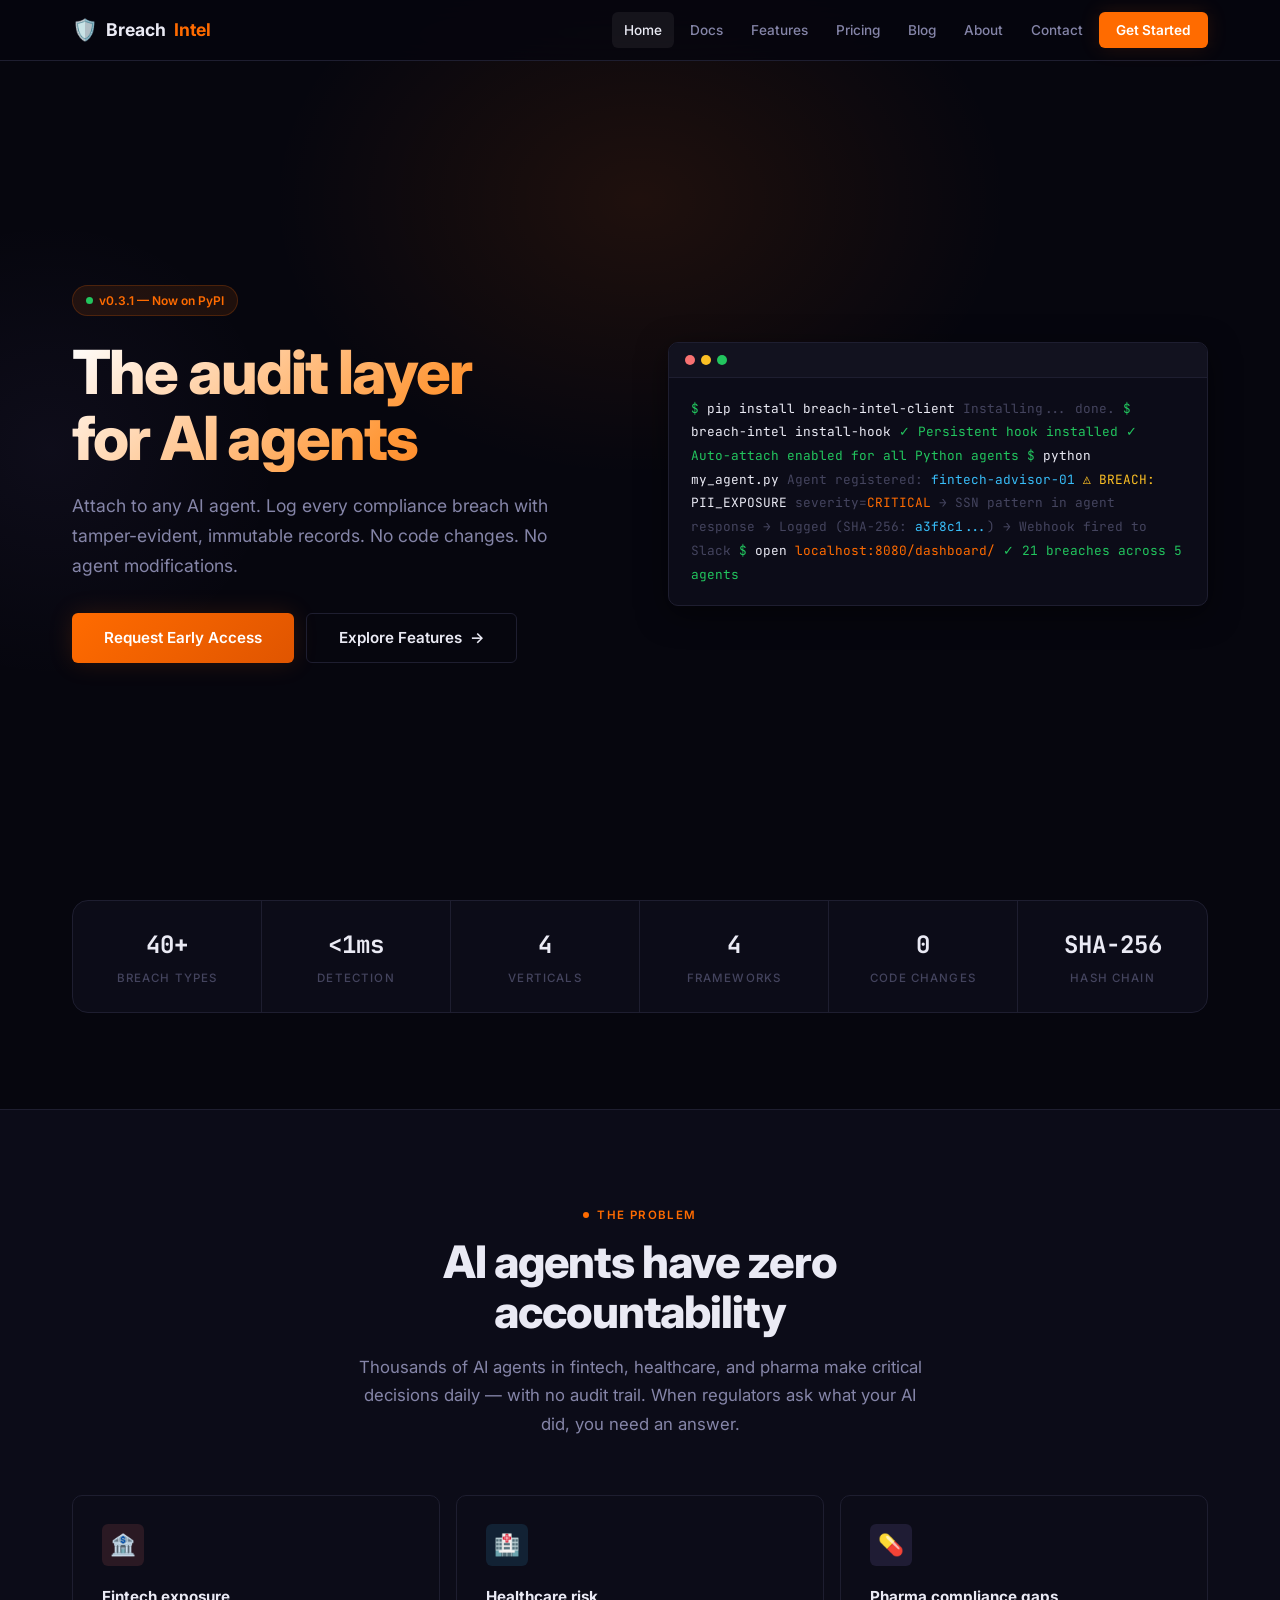
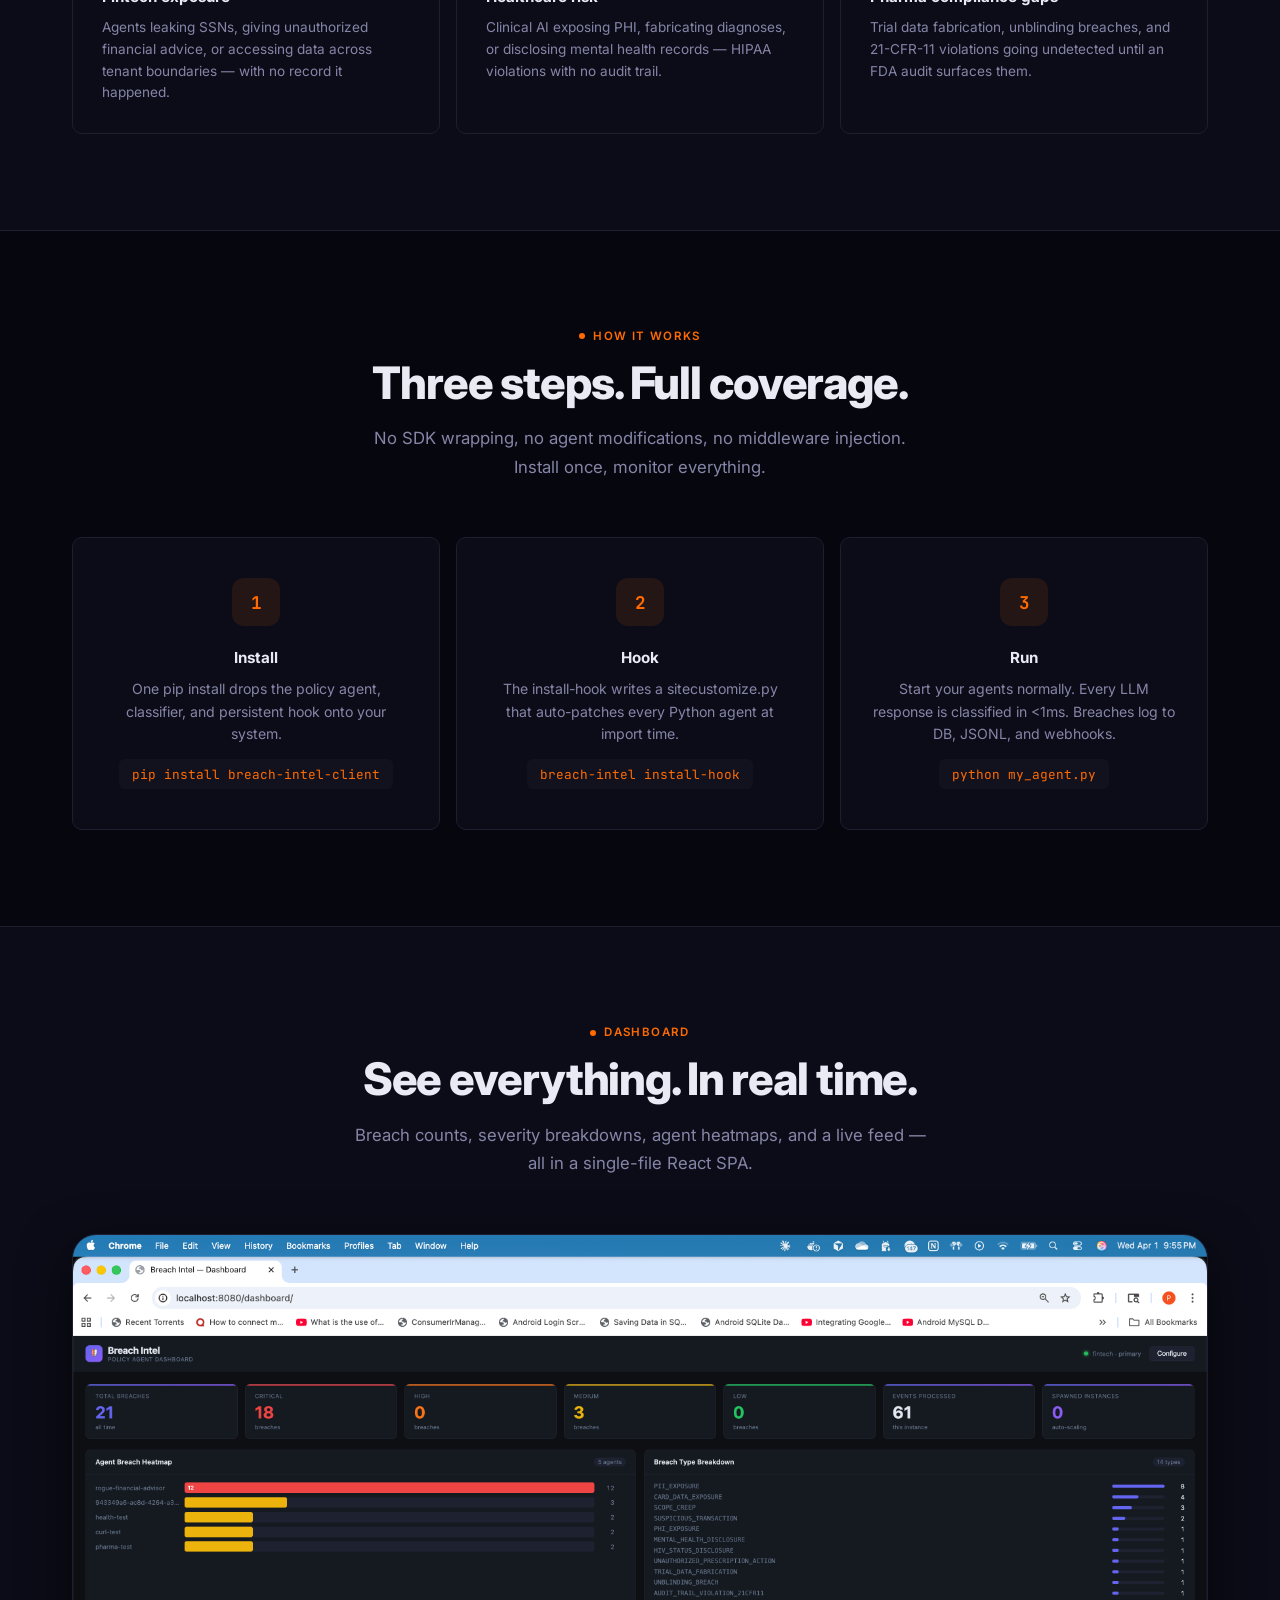
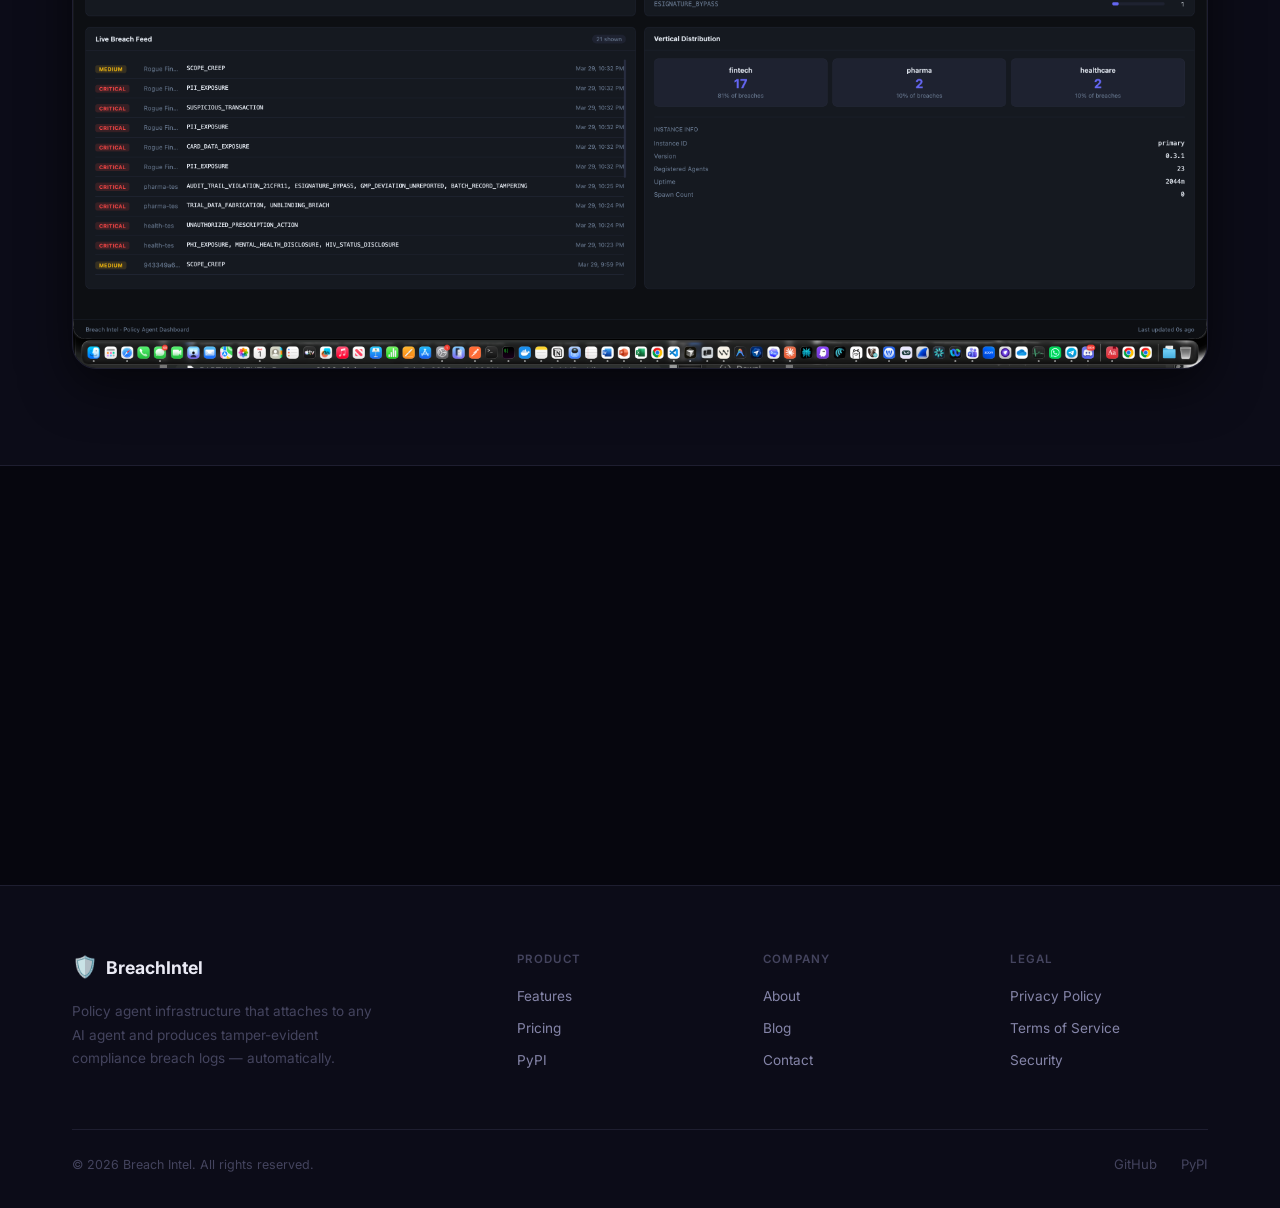
==== commit eb9b6677: "Redesign about & contact pages (SuperFastClaw style), add Docs page & nav link About: story block wi" ====
--- a/index.html
+++ b/index.html
@@ -28,6 +28,7 @@
       </button>
       <div class="nav-links">
         <a href="index.html" class="active">Home</a>
+        <a href="docs.html">Docs</a>
         <a href="features.html">Features</a>
         <a href="pricing.html">Pricing</a>
         <a href="blog.html">Blog</a>
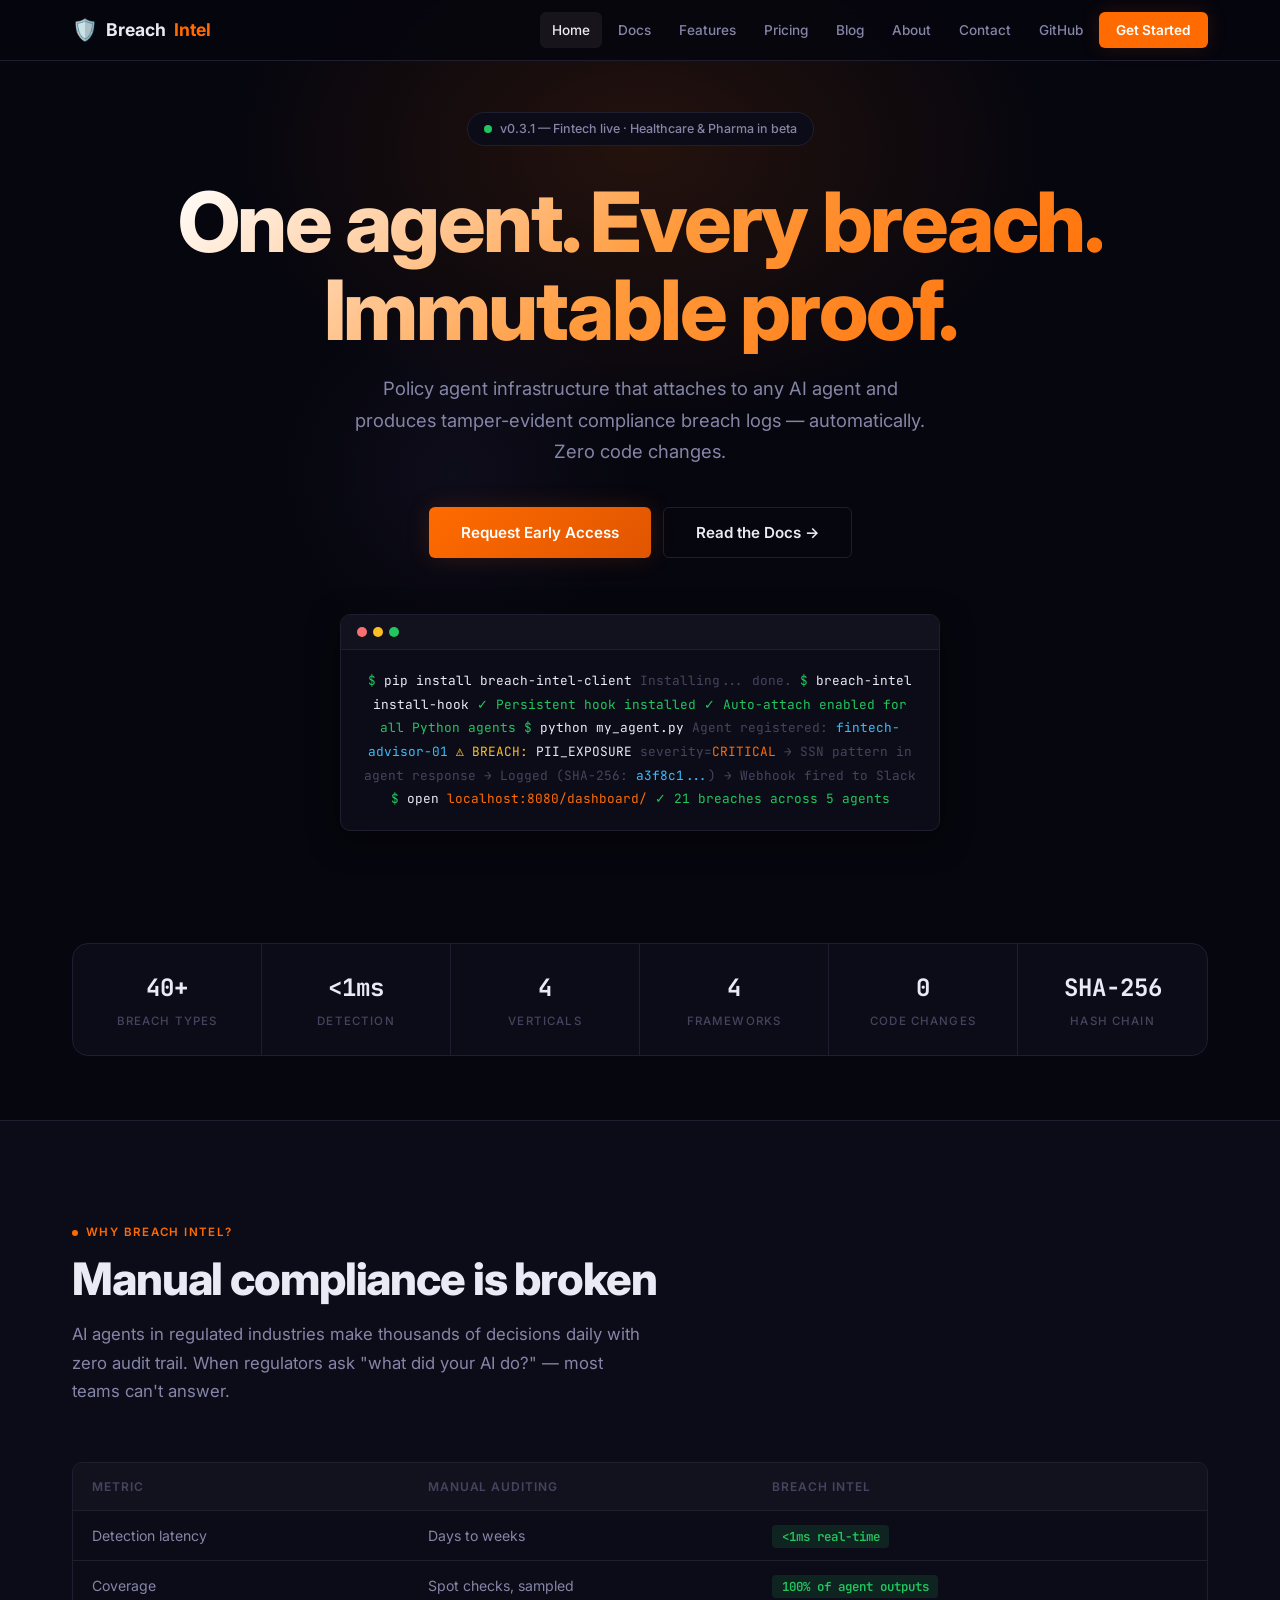
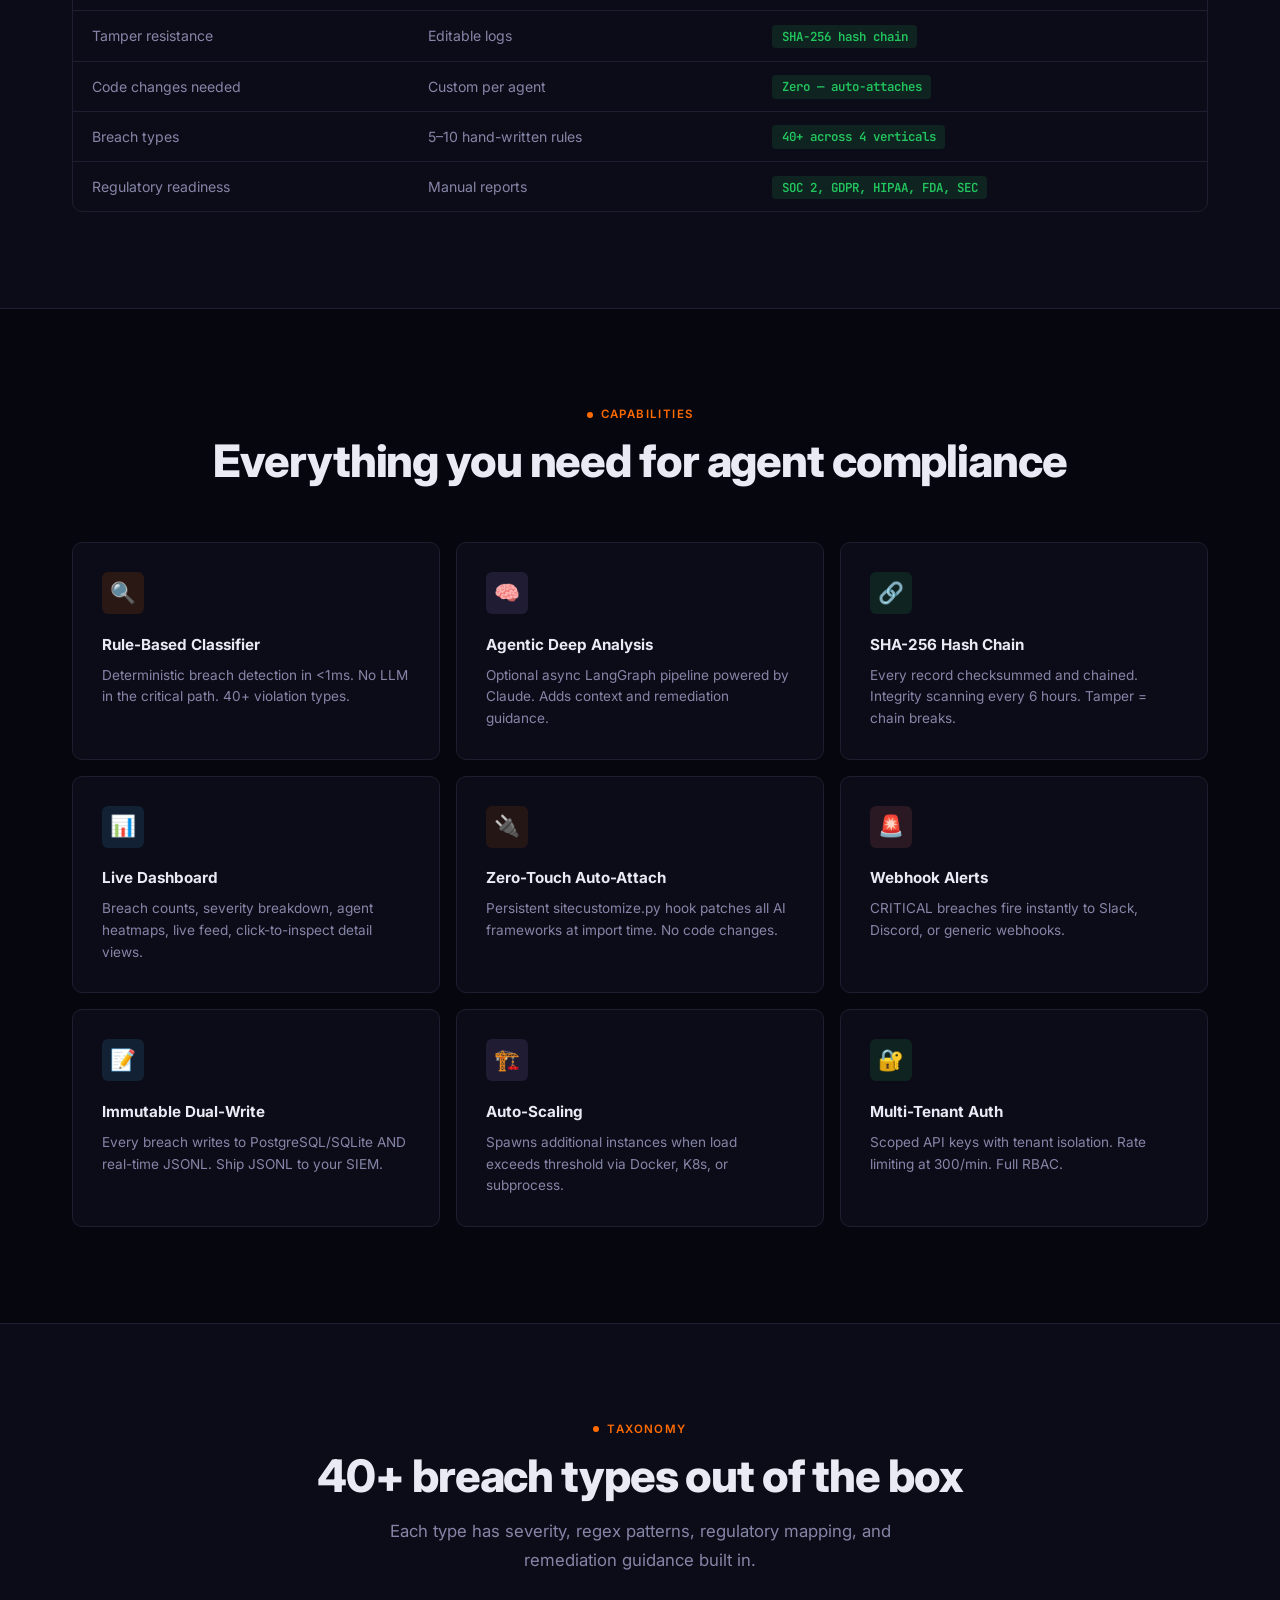
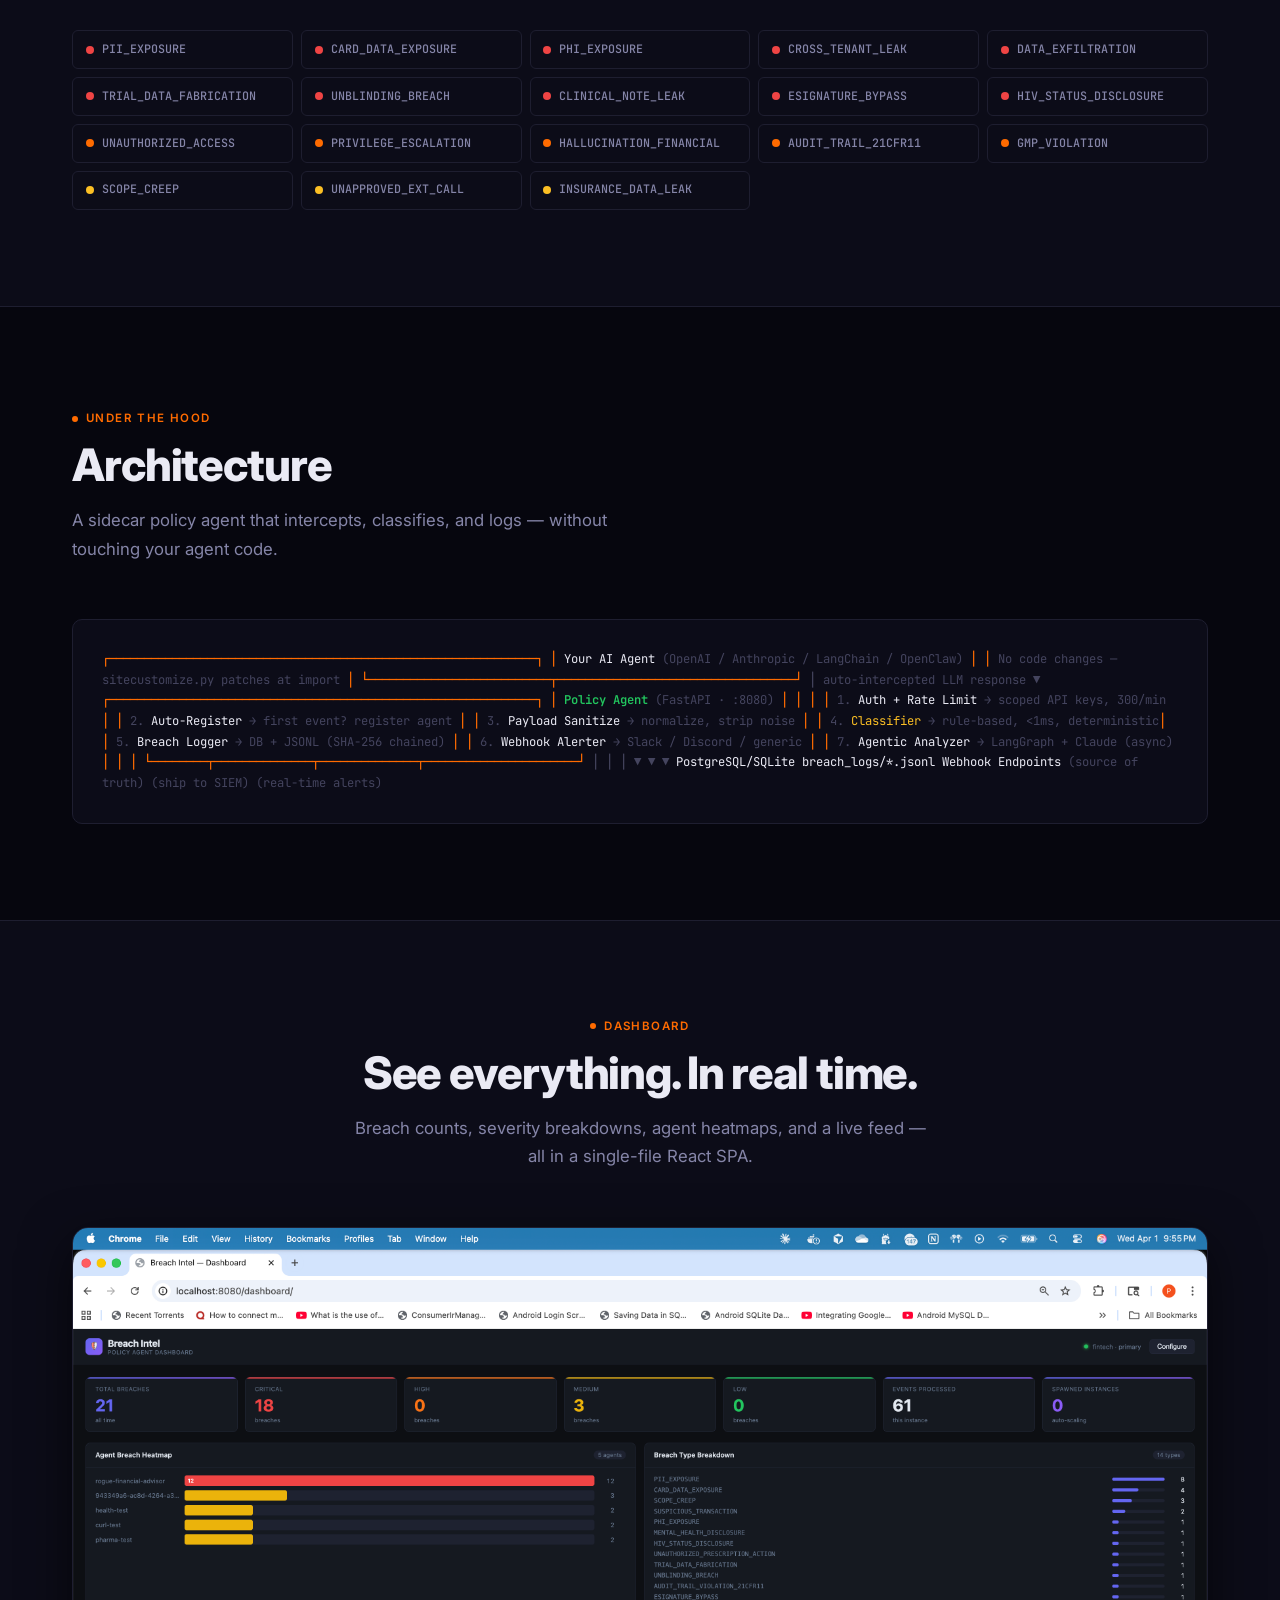
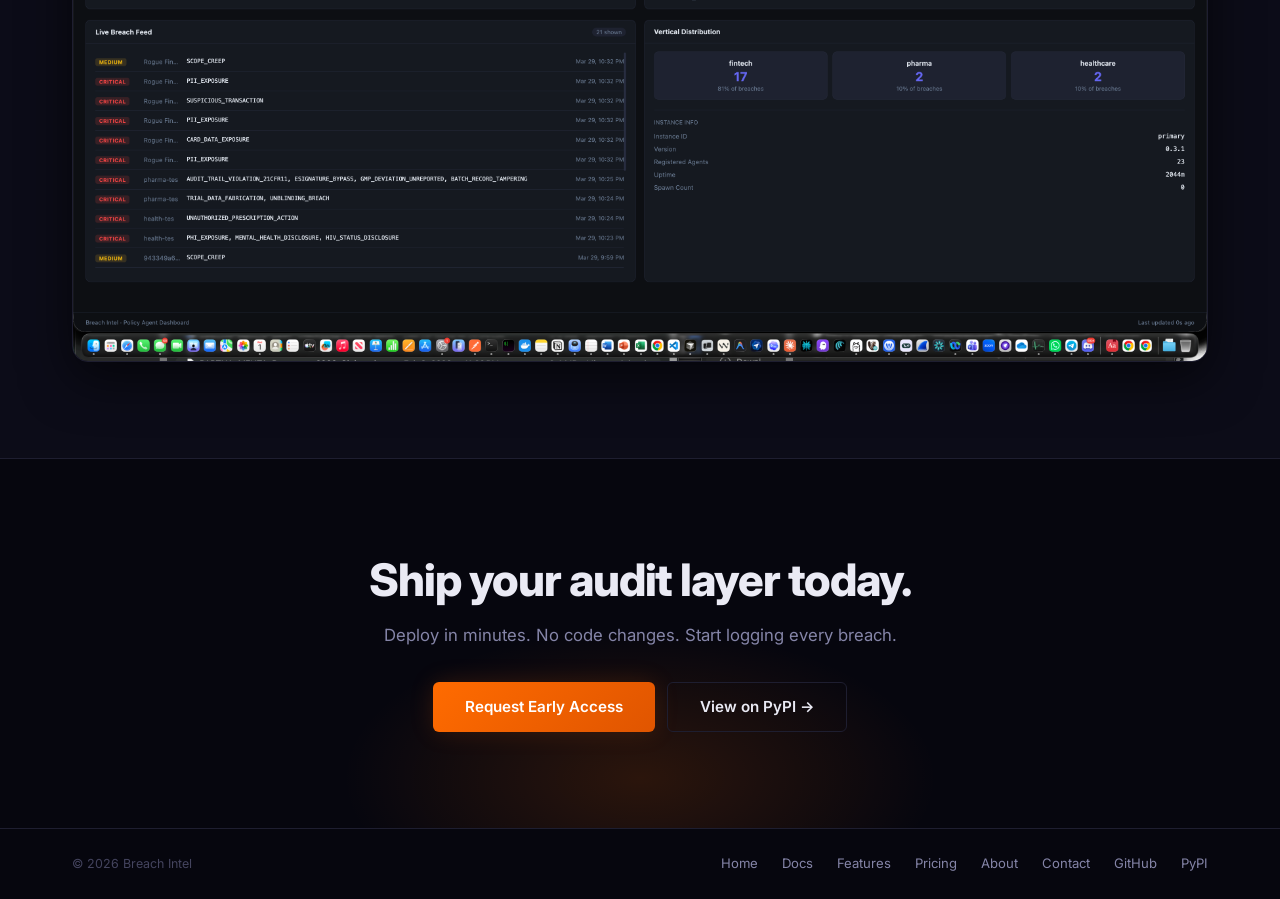
==== commit 442b165b: "Redesign homepage to match SuperFastClaw layout - Hero: centered single-column with gradient text, p" ====
--- a/index.html
+++ b/index.html
@@ -14,6 +14,225 @@
   <link rel="preconnect" href="https://fonts.gstatic.com" crossorigin>
   <link href="https://fonts.googleapis.com/css2?family=Inter:wght@400;500;600;700;800&family=JetBrains+Mono:wght@400;500;600&display=swap" rel="stylesheet">
   <link rel="stylesheet" href="css/style.css">
+  <style>
+    /* Hero centered like SuperFastClaw */
+    .hero {
+      min-height: 100vh;
+      display: flex;
+      flex-direction: column;
+      align-items: center;
+      justify-content: center;
+      text-align: center;
+      padding: 7rem 2rem 5rem;
+      position: relative;
+      overflow: hidden;
+    }
+    .hero::before {
+      content: '';
+      position: absolute;
+      top: -150px;
+      left: 50%;
+      transform: translateX(-50%);
+      width: 900px;
+      height: 600px;
+      background: radial-gradient(ellipse, rgba(255, 107, 0, 0.12) 0%, transparent 65%);
+      pointer-events: none;
+    }
+    .hero::after {
+      content: '';
+      position: absolute;
+      top: 30%;
+      left: 20%;
+      width: 400px;
+      height: 400px;
+      background: radial-gradient(ellipse, rgba(167, 139, 250, 0.05) 0%, transparent 65%);
+      pointer-events: none;
+    }
+    .hero h1 {
+      font-size: clamp(2.8rem, 7vw, 5.2rem);
+      font-weight: 800;
+      line-height: 1.06;
+      letter-spacing: -0.03em;
+      margin-bottom: 1.2rem;
+      position: relative;
+      z-index: 1;
+      background: linear-gradient(135deg, #fff 0%, var(--accent-light) 50%, var(--accent) 100%);
+      -webkit-background-clip: text;
+      -webkit-text-fill-color: transparent;
+      background-clip: text;
+    }
+    .hero .sub {
+      font-size: clamp(1rem, 2vw, 1.15rem);
+      color: var(--text-secondary);
+      max-width: 580px;
+      margin: 0 auto 2.5rem;
+      line-height: 1.7;
+      position: relative;
+      z-index: 1;
+    }
+    .hero-badge {
+      display: inline-flex;
+      align-items: center;
+      gap: 0.5rem;
+      padding: 0.35rem 1rem;
+      border: 1px solid var(--border);
+      border-radius: 100px;
+      font-size: 0.78rem;
+      font-weight: 500;
+      color: var(--text-secondary);
+      background: var(--bg-surface);
+      margin-bottom: 2rem;
+      position: relative;
+      z-index: 1;
+    }
+    .pulse-dot {
+      width: 8px;
+      height: 8px;
+      border-radius: 50%;
+      background: var(--success);
+      animation: pulse 2s ease-in-out infinite;
+    }
+    @keyframes pulse {
+      0%, 100% { opacity: 1; }
+      50% { opacity: 0.4; }
+    }
+    .hero-ctas {
+      display: flex;
+      gap: 0.75rem;
+      justify-content: center;
+      flex-wrap: wrap;
+      margin-bottom: 3.5rem;
+      position: relative;
+      z-index: 1;
+    }
+    .hero .terminal {
+      max-width: 600px;
+      width: 100%;
+      position: relative;
+      z-index: 1;
+    }
+
+    /* Comparison badges */
+    .badge-green {
+      background: rgba(34,197,94,0.12);
+      color: var(--success);
+      padding: 0.2rem 0.6rem;
+      border-radius: 4px;
+      font-size: 0.78rem;
+      font-weight: 600;
+      font-family: var(--font-mono);
+    }
+
+    /* Breach type chips */
+    .breach-grid {
+      display: grid;
+      grid-template-columns: repeat(auto-fill, minmax(200px, 1fr));
+      gap: 0.5rem;
+    }
+    .breach-chip {
+      display: flex;
+      align-items: center;
+      gap: 0.5rem;
+      background: var(--bg-surface);
+      border: 1px solid var(--border);
+      border-radius: var(--radius-sm);
+      padding: 0.55rem 0.8rem;
+      transition: all 0.2s var(--ease);
+    }
+    .breach-chip:hover {
+      border-color: var(--border-hover);
+      transform: translateY(-1px);
+    }
+    .breach-chip .dot {
+      width: 8px; height: 8px;
+      border-radius: 50%;
+      flex-shrink: 0;
+    }
+    .breach-chip .dot.critical { background: #ef4444; }
+    .breach-chip .dot.high { background: var(--accent); }
+    .breach-chip .dot.medium { background: var(--warning); }
+    .breach-chip .name {
+      font-size: 0.73rem;
+      font-family: var(--font-mono);
+      color: var(--text-secondary);
+      font-weight: 500;
+    }
+
+    /* Architecture */
+    .arch-diagram {
+      background: var(--bg-surface);
+      border: 1px solid var(--border);
+      border-radius: var(--radius-md);
+      padding: 1.8rem;
+      overflow-x: auto;
+      font-family: var(--font-mono);
+      font-size: 0.76rem;
+      line-height: 1.7;
+      color: var(--text-secondary);
+    }
+    .arch-diagram .layer { color: var(--accent); font-weight: 600; }
+    .arch-diagram .component { color: var(--text); }
+    .arch-diagram .detail { color: var(--text-tertiary); }
+    .arch-diagram .arrow { color: var(--text-tertiary); }
+    .arch-diagram .highlight { color: var(--success); font-weight: 600; }
+    .arch-diagram .warn-text { color: var(--warning); }
+
+    /* CTA glow */
+    .cta-section {
+      text-align: center;
+      padding: 6rem 2rem;
+      position: relative;
+      overflow: hidden;
+    }
+    .cta-section::before {
+      content: '';
+      position: absolute;
+      bottom: -100px;
+      left: 50%;
+      transform: translateX(-50%);
+      width: 600px;
+      height: 300px;
+      background: radial-gradient(ellipse, var(--accent-glow) 0%, transparent 70%);
+      pointer-events: none;
+    }
+
+    /* Simple footer like SFC */
+    .simple-footer {
+      border-top: 1px solid var(--border);
+      padding: 1.5rem 0;
+    }
+    .simple-footer-inner {
+      max-width: 1200px;
+      margin: 0 auto;
+      padding: 0 2rem;
+      display: flex;
+      align-items: center;
+      justify-content: space-between;
+      flex-wrap: wrap;
+      gap: 1rem;
+    }
+    .simple-footer-copy {
+      font-size: 0.78rem;
+      color: var(--text-tertiary);
+    }
+    .simple-footer-links {
+      display: flex;
+      gap: 1.5rem;
+      flex-wrap: wrap;
+    }
+    .simple-footer-links a {
+      font-size: 0.82rem;
+      color: var(--text-secondary);
+      text-decoration: none;
+      transition: color 0.2s;
+    }
+    .simple-footer-links a:hover { color: var(--text); }
+
+    @media (max-width: 768px) {
+      .hero { min-height: auto; padding: 7rem 1.5rem 3rem; }
+      .breach-grid { grid-template-columns: 1fr; }
+    }
+  </style>
 </head>
 <body>
 
@@ -34,34 +253,31 @@
         <a href="blog.html">Blog</a>
         <a href="about.html">About</a>
         <a href="contact.html">Contact</a>
+        <a href="https://github.com/ParthaMehtaOrg" target="_blank">GitHub</a>
         <a href="contact.html" class="nav-cta">Get Started</a>
       </div>
     </div>
   </nav>
 
-  <!-- Hero -->
+  <!-- Hero (centered, single column) -->
   <section class="hero">
-    <div class="container hero-content">
-      <div class="hero-layout">
-        <div>
-          <div class="badge accent" style="margin-bottom:1.5rem;">
-            <span style="width:7px;height:7px;border-radius:50%;background:var(--success);display:inline-block;"></span>
-            v0.3.1 — Now on PyPI
-          </div>
-          <h1>The audit layer<br>for <span style="color:var(--accent)">AI agents</span></h1>
-          <p class="sub">Attach to any AI agent. Log every compliance breach with tamper-evident, immutable records. No code changes. No agent modifications.</p>
-          <div class="hero-ctas">
-            <a href="contact.html" class="btn btn-primary btn-lg">Request Early Access</a>
-            <a href="features.html" class="btn btn-outline btn-lg">Explore Features <span class="arrow">→</span></a>
-          </div>
-        </div>
-        <div class="terminal">
-          <div class="terminal-bar">
-            <span class="terminal-dot r"></span>
-            <span class="terminal-dot y"></span>
-            <span class="terminal-dot g"></span>
-          </div>
-          <div class="terminal-body">
+    <div class="hero-badge">
+      <span class="pulse-dot"></span>
+      v0.3.1 — Fintech live · Healthcare &amp; Pharma in beta
+    </div>
+    <h1>One agent. Every breach.<br>Immutable proof.</h1>
+    <p class="sub">Policy agent infrastructure that attaches to any AI agent and produces tamper-evident compliance breach logs — automatically. Zero code changes.</p>
+    <div class="hero-ctas">
+      <a href="contact.html" class="btn btn-primary btn-lg">Request Early Access</a>
+      <a href="docs.html" class="btn btn-outline btn-lg">Read the Docs →</a>
+    </div>
+    <div class="terminal">
+      <div class="terminal-bar">
+        <span class="terminal-dot r"></span>
+        <span class="terminal-dot y"></span>
+        <span class="terminal-dot g"></span>
+      </div>
+      <div class="terminal-body">
 <span class="prompt">$</span> <span class="cmd">pip install breach-intel-client</span>
 <span class="output">Installing... done.</span>
 
@@ -78,16 +294,14 @@
 
 <span class="prompt">$</span> <span class="cmd">open</span> <span class="url">localhost:8080/dashboard/</span>
 <span class="success">✓ 21 breaches across 5 agents</span>
-          </div>
-        </div>
-      </div>
-    </div>
-  </section>
-
-  <!-- Stats -->
-  <section style="padding-top:0;">
-    <div class="container fade-in">
-      <div class="stats-row">
+      </div>
+    </div>
+  </section>
+
+  <!-- Stats Bar -->
+  <section style="padding:2rem 0 4rem;">
+    <div class="container">
+      <div class="stats-row fade-in">
         <div class="stat"><div class="stat-value">40+</div><div class="stat-label">Breach Types</div></div>
         <div class="stat"><div class="stat-value">&lt;1ms</div><div class="stat-label">Detection</div></div>
         <div class="stat"><div class="stat-value">4</div><div class="stat-label">Verticals</div></div>
@@ -98,66 +312,156 @@
     </div>
   </section>
 
-  <!-- Value Prop -->
+  <!-- Comparison Table -->
+  <section class="bg-warm">
+    <div class="container">
+      <div class="section-header fade-in">
+        <div class="section-eyebrow"><span class="dot"></span> Why Breach Intel?</div>
+        <h2 class="section-title">Manual compliance is broken</h2>
+        <p class="section-sub">AI agents in regulated industries make thousands of decisions daily with zero audit trail. When regulators ask "what did your AI do?" — most teams can't answer.</p>
+      </div>
+      <div class="table-wrap fade-in">
+        <table>
+          <thead>
+            <tr><th>Metric</th><th>Manual Auditing</th><th>Breach Intel</th></tr>
+          </thead>
+          <tbody>
+            <tr><td>Detection latency</td><td>Days to weeks</td><td><span class="badge-green">&lt;1ms real-time</span></td></tr>
+            <tr><td>Coverage</td><td>Spot checks, sampled</td><td><span class="badge-green">100% of agent outputs</span></td></tr>
+            <tr><td>Tamper resistance</td><td>Editable logs</td><td><span class="badge-green">SHA-256 hash chain</span></td></tr>
+            <tr><td>Code changes needed</td><td>Custom per agent</td><td><span class="badge-green">Zero — auto-attaches</span></td></tr>
+            <tr><td>Breach types</td><td>5–10 hand-written rules</td><td><span class="badge-green">40+ across 4 verticals</span></td></tr>
+            <tr><td>Regulatory readiness</td><td>Manual reports</td><td><span class="badge-green">SOC 2, GDPR, HIPAA, FDA, SEC</span></td></tr>
+          </tbody>
+        </table>
+      </div>
+    </div>
+  </section>
+
+  <!-- Features Grid -->
+  <section>
+    <div class="container">
+      <div class="section-header center fade-in">
+        <div class="section-eyebrow"><span class="dot"></span> Capabilities</div>
+        <h2 class="section-title">Everything you need for agent compliance</h2>
+      </div>
+      <div class="grid-3 fade-in">
+        <div class="card">
+          <div class="card-icon orange">🔍</div>
+          <h3>Rule-Based Classifier</h3>
+          <p>Deterministic breach detection in &lt;1ms. No LLM in the critical path. 40+ violation types.</p>
+        </div>
+        <div class="card">
+          <div class="card-icon purple">🧠</div>
+          <h3>Agentic Deep Analysis</h3>
+          <p>Optional async LangGraph pipeline powered by Claude. Adds context and remediation guidance.</p>
+        </div>
+        <div class="card">
+          <div class="card-icon green">🔗</div>
+          <h3>SHA-256 Hash Chain</h3>
+          <p>Every record checksummed and chained. Integrity scanning every 6 hours. Tamper = chain breaks.</p>
+        </div>
+        <div class="card">
+          <div class="card-icon blue">📊</div>
+          <h3>Live Dashboard</h3>
+          <p>Breach counts, severity breakdown, agent heatmaps, live feed, click-to-inspect detail views.</p>
+        </div>
+        <div class="card">
+          <div class="card-icon">🔌</div>
+          <h3>Zero-Touch Auto-Attach</h3>
+          <p>Persistent sitecustomize.py hook patches all AI frameworks at import time. No code changes.</p>
+        </div>
+        <div class="card">
+          <div class="card-icon red">🚨</div>
+          <h3>Webhook Alerts</h3>
+          <p>CRITICAL breaches fire instantly to Slack, Discord, or generic webhooks.</p>
+        </div>
+        <div class="card">
+          <div class="card-icon blue">📝</div>
+          <h3>Immutable Dual-Write</h3>
+          <p>Every breach writes to PostgreSQL/SQLite AND real-time JSONL. Ship JSONL to your SIEM.</p>
+        </div>
+        <div class="card">
+          <div class="card-icon purple">🏗️</div>
+          <h3>Auto-Scaling</h3>
+          <p>Spawns additional instances when load exceeds threshold via Docker, K8s, or subprocess.</p>
+        </div>
+        <div class="card">
+          <div class="card-icon green">🔐</div>
+          <h3>Multi-Tenant Auth</h3>
+          <p>Scoped API keys with tenant isolation. Rate limiting at 300/min. Full RBAC.</p>
+        </div>
+      </div>
+    </div>
+  </section>
+
+  <!-- Breach Types Showcase -->
   <section class="bg-warm">
     <div class="container">
       <div class="section-header center fade-in">
-        <div class="section-eyebrow"><span class="dot"></span> The Problem</div>
-        <h2 class="section-title">AI agents have zero<br>accountability</h2>
-        <p class="section-sub">Thousands of AI agents in fintech, healthcare, and pharma make critical decisions daily — with no audit trail. When regulators ask what your AI did, you need an answer.</p>
-      </div>
-      <div class="grid-3 fade-in">
-        <div class="card">
-          <div class="card-icon red">🏦</div>
-          <h3>Fintech exposure</h3>
-          <p>Agents leaking SSNs, giving unauthorized financial advice, or accessing data across tenant boundaries — with no record it happened.</p>
-        </div>
-        <div class="card">
-          <div class="card-icon blue">🏥</div>
-          <h3>Healthcare risk</h3>
-          <p>Clinical AI exposing PHI, fabricating diagnoses, or disclosing mental health records — HIPAA violations with no audit trail.</p>
-        </div>
-        <div class="card">
-          <div class="card-icon purple">💊</div>
-          <h3>Pharma compliance gaps</h3>
-          <p>Trial data fabrication, unblinding breaches, and 21-CFR-11 violations going undetected until an FDA audit surfaces them.</p>
-        </div>
-      </div>
-    </div>
-  </section>
-
-  <!-- How It Works -->
+        <div class="section-eyebrow"><span class="dot"></span> Taxonomy</div>
+        <h2 class="section-title">40+ breach types out of the box</h2>
+        <p class="section-sub">Each type has severity, regex patterns, regulatory mapping, and remediation guidance built in.</p>
+      </div>
+      <div class="breach-grid fade-in">
+        <div class="breach-chip"><span class="dot critical"></span><span class="name">PII_EXPOSURE</span></div>
+        <div class="breach-chip"><span class="dot critical"></span><span class="name">CARD_DATA_EXPOSURE</span></div>
+        <div class="breach-chip"><span class="dot critical"></span><span class="name">PHI_EXPOSURE</span></div>
+        <div class="breach-chip"><span class="dot critical"></span><span class="name">CROSS_TENANT_LEAK</span></div>
+        <div class="breach-chip"><span class="dot critical"></span><span class="name">DATA_EXFILTRATION</span></div>
+        <div class="breach-chip"><span class="dot critical"></span><span class="name">TRIAL_DATA_FABRICATION</span></div>
+        <div class="breach-chip"><span class="dot critical"></span><span class="name">UNBLINDING_BREACH</span></div>
+        <div class="breach-chip"><span class="dot critical"></span><span class="name">CLINICAL_NOTE_LEAK</span></div>
+        <div class="breach-chip"><span class="dot critical"></span><span class="name">ESIGNATURE_BYPASS</span></div>
+        <div class="breach-chip"><span class="dot critical"></span><span class="name">HIV_STATUS_DISCLOSURE</span></div>
+        <div class="breach-chip"><span class="dot high"></span><span class="name">UNAUTHORIZED_ACCESS</span></div>
+        <div class="breach-chip"><span class="dot high"></span><span class="name">PRIVILEGE_ESCALATION</span></div>
+        <div class="breach-chip"><span class="dot high"></span><span class="name">HALLUCINATION_FINANCIAL</span></div>
+        <div class="breach-chip"><span class="dot high"></span><span class="name">AUDIT_TRAIL_21CFR11</span></div>
+        <div class="breach-chip"><span class="dot high"></span><span class="name">GMP_VIOLATION</span></div>
+        <div class="breach-chip"><span class="dot medium"></span><span class="name">SCOPE_CREEP</span></div>
+        <div class="breach-chip"><span class="dot medium"></span><span class="name">UNAPPROVED_EXT_CALL</span></div>
+        <div class="breach-chip"><span class="dot medium"></span><span class="name">INSURANCE_DATA_LEAK</span></div>
+      </div>
+    </div>
+  </section>
+
+  <!-- Architecture -->
   <section>
     <div class="container">
-      <div class="section-header center fade-in">
-        <div class="section-eyebrow"><span class="dot"></span> How It Works</div>
-        <h2 class="section-title">Three steps. Full coverage.</h2>
-        <p class="section-sub">No SDK wrapping, no agent modifications, no middleware injection. Install once, monitor everything.</p>
-      </div>
-      <div class="grid-3 fade-in">
-        <div class="card" style="text-align:center;padding:2.5rem 2rem;">
-          <div style="width:48px;height:48px;border-radius:12px;background:var(--accent-bg);display:flex;align-items:center;justify-content:center;margin:0 auto 1.2rem;font-family:var(--font-mono);font-weight:700;color:var(--accent);font-size:1.1rem;">1</div>
-          <h3>Install</h3>
-          <p style="font-size:0.88rem;color:var(--text-secondary);margin-top:0.5rem;">One pip install drops the policy agent, classifier, and persistent hook onto your system.</p>
-          <code style="display:inline-block;margin-top:0.8rem;background:var(--bg-elevated);padding:0.3rem 0.8rem;border-radius:6px;font-size:0.8rem;color:var(--accent);">pip install breach-intel-client</code>
-        </div>
-        <div class="card" style="text-align:center;padding:2.5rem 2rem;">
-          <div style="width:48px;height:48px;border-radius:12px;background:var(--accent-bg);display:flex;align-items:center;justify-content:center;margin:0 auto 1.2rem;font-family:var(--font-mono);font-weight:700;color:var(--accent);font-size:1.1rem;">2</div>
-          <h3>Hook</h3>
-          <p style="font-size:0.88rem;color:var(--text-secondary);margin-top:0.5rem;">The install-hook writes a sitecustomize.py that auto-patches every Python agent at import time.</p>
-          <code style="display:inline-block;margin-top:0.8rem;background:var(--bg-elevated);padding:0.3rem 0.8rem;border-radius:6px;font-size:0.8rem;color:var(--accent);">breach-intel install-hook</code>
-        </div>
-        <div class="card" style="text-align:center;padding:2.5rem 2rem;">
-          <div style="width:48px;height:48px;border-radius:12px;background:var(--accent-bg);display:flex;align-items:center;justify-content:center;margin:0 auto 1.2rem;font-family:var(--font-mono);font-weight:700;color:var(--accent);font-size:1.1rem;">3</div>
-          <h3>Run</h3>
-          <p style="font-size:0.88rem;color:var(--text-secondary);margin-top:0.5rem;">Start your agents normally. Every LLM response is classified in &lt;1ms. Breaches log to DB, JSONL, and webhooks.</p>
-          <code style="display:inline-block;margin-top:0.8rem;background:var(--bg-elevated);padding:0.3rem 0.8rem;border-radius:6px;font-size:0.8rem;color:var(--accent);">python my_agent.py</code>
-        </div>
-      </div>
-    </div>
-  </section>
-
-  <!-- Dashboard -->
+      <div class="section-header fade-in">
+        <div class="section-eyebrow"><span class="dot"></span> Under the Hood</div>
+        <h2 class="section-title">Architecture</h2>
+        <p class="section-sub">A sidecar policy agent that intercepts, classifies, and logs — without touching your agent code.</p>
+      </div>
+      <div class="arch-diagram fade-in">
+<span class="layer">┌─────────────────────────────────────────────────────────────┐</span>
+<span class="layer">│</span>  <span class="component">Your AI Agent</span> <span class="detail">(OpenAI / Anthropic / LangChain / OpenClaw)</span>   <span class="layer">│</span>
+<span class="layer">│</span>  <span class="detail">No code changes — sitecustomize.py patches at import</span>       <span class="layer">│</span>
+<span class="layer">└──────────────────────────┬──────────────────────────────────┘</span>
+                           <span class="arrow">│</span>  <span class="detail">auto-intercepted LLM response</span>
+                           <span class="arrow">▼</span>
+<span class="layer">┌─────────────────────────────────────────────────────────────┐</span>
+<span class="layer">│</span>  <span class="highlight">Policy Agent</span> <span class="detail">(FastAPI · :8080)</span>                              <span class="layer">│</span>
+<span class="layer">│</span>                                                             <span class="layer">│</span>
+<span class="layer">│</span>  <span class="arrow">1.</span> <span class="component">Auth + Rate Limit</span>   <span class="detail">→ scoped API keys, 300/min</span>       <span class="layer">│</span>
+<span class="layer">│</span>  <span class="arrow">2.</span> <span class="component">Auto-Register</span>       <span class="detail">→ first event? register agent</span>    <span class="layer">│</span>
+<span class="layer">│</span>  <span class="arrow">3.</span> <span class="component">Payload Sanitize</span>    <span class="detail">→ normalize, strip noise</span>        <span class="layer">│</span>
+<span class="layer">│</span>  <span class="arrow">4.</span> <span class="warn-text">Classifier</span>          <span class="detail">→ rule-based, &lt;1ms, deterministic</span><span class="layer">│</span>
+<span class="layer">│</span>  <span class="arrow">5.</span> <span class="component">Breach Logger</span>       <span class="detail">→ DB + JSONL (SHA-256 chained)</span>   <span class="layer">│</span>
+<span class="layer">│</span>  <span class="arrow">6.</span> <span class="component">Webhook Alerter</span>     <span class="detail">→ Slack / Discord / generic</span>     <span class="layer">│</span>
+<span class="layer">│</span>  <span class="arrow">7.</span> <span class="component">Agentic Analyzer</span>    <span class="detail">→ LangGraph + Claude (async)</span>    <span class="layer">│</span>
+<span class="layer">│</span>                                                             <span class="layer">│</span>
+<span class="layer">└────────┬──────────────┬──────────────┬──────────────────────┘</span>
+         <span class="arrow">│</span>              <span class="arrow">│</span>              <span class="arrow">│</span>
+         <span class="arrow">▼</span>              <span class="arrow">▼</span>              <span class="arrow">▼</span>
+  <span class="component">PostgreSQL/SQLite</span>  <span class="component">breach_logs/*.jsonl</span>  <span class="component">Webhook Endpoints</span>
+  <span class="detail">(source of truth)</span>  <span class="detail">(ship to SIEM)</span>       <span class="detail">(real-time alerts)</span>
+      </div>
+    </div>
+  </section>
+
+  <!-- Dashboard Preview -->
   <section class="bg-warm">
     <div class="container">
       <div class="section-header center fade-in">
@@ -165,57 +469,37 @@
         <h2 class="section-title">See everything. In real time.</h2>
         <p class="section-sub">Breach counts, severity breakdowns, agent heatmaps, and a live feed — all in a single-file React SPA.</p>
       </div>
-      <div class="fade-in" style="border:1px solid var(--border);border-radius:var(--radius-xl);overflow:hidden;box-shadow:var(--shadow-xl);">
+      <div class="fade-in" style="border:1px solid var(--border);border-radius:var(--radius-lg);overflow:hidden;box-shadow:var(--shadow-xl);">
         <img src="dashboard-screenshot.png" alt="Breach Intel Dashboard" style="width:100%;display:block;">
       </div>
     </div>
   </section>
 
   <!-- CTA -->
-  <section style="text-align:center;padding:6rem 2rem;">
+  <section class="cta-section">
     <div class="container-narrow fade-in">
-      <h2 class="section-title">Ready to make your<br>AI agents <span class="accent">accountable</span>?</h2>
-      <p class="section-sub" style="margin:1rem auto 2rem;">Deploy in minutes. No code changes. Start logging every breach today.</p>
-      <div style="display:flex;gap:0.75rem;justify-content:center;flex-wrap:wrap;">
-        <a href="contact.html" class="btn btn-accent btn-lg">Request Early Access</a>
+      <h2 class="section-title" style="position:relative;z-index:1;">Ship your audit layer today.</h2>
+      <p class="section-sub" style="margin:1rem auto 2rem;position:relative;z-index:1;">Deploy in minutes. No code changes. Start logging every breach.</p>
+      <div style="display:flex;gap:0.75rem;justify-content:center;flex-wrap:wrap;position:relative;z-index:1;">
+        <a href="contact.html" class="btn btn-primary btn-lg">Request Early Access</a>
         <a href="https://pypi.org/project/breach-intel-client/" target="_blank" class="btn btn-outline btn-lg">View on PyPI →</a>
       </div>
     </div>
   </section>
 
-  <!-- Footer -->
-  <footer class="footer">
-    <div class="container">
-      <div class="footer-grid">
-        <div>
-          <div class="footer-brand"><span class="icon">🛡️</span> BreachIntel</div>
-          <p class="footer-desc">Policy agent infrastructure that attaches to any AI agent and produces tamper-evident compliance breach logs — automatically.</p>
-        </div>
-        <div>
-          <h4>Product</h4>
-          <a href="features.html" class="footer-link">Features</a>
-          <a href="pricing.html" class="footer-link">Pricing</a>
-          <a href="https://pypi.org/project/breach-intel-client/" target="_blank" class="footer-link">PyPI</a>
-        </div>
-        <div>
-          <h4>Company</h4>
-          <a href="about.html" class="footer-link">About</a>
-          <a href="blog.html" class="footer-link">Blog</a>
-          <a href="contact.html" class="footer-link">Contact</a>
-        </div>
-        <div>
-          <h4>Legal</h4>
-          <a href="#" class="footer-link">Privacy Policy</a>
-          <a href="#" class="footer-link">Terms of Service</a>
-          <a href="#" class="footer-link">Security</a>
-        </div>
-      </div>
-      <div class="footer-bottom">
-        <span class="footer-copy">&copy; 2026 Breach Intel. All rights reserved.</span>
-        <div class="footer-socials">
-          <a href="https://github.com/ParthaMehtaOrg" target="_blank">GitHub</a>
-          <a href="https://pypi.org/project/breach-intel-client/" target="_blank">PyPI</a>
-        </div>
+  <!-- Simple Footer -->
+  <footer class="simple-footer">
+    <div class="simple-footer-inner">
+      <span class="simple-footer-copy">&copy; 2026 Breach Intel</span>
+      <div class="simple-footer-links">
+        <a href="index.html">Home</a>
+        <a href="docs.html">Docs</a>
+        <a href="features.html">Features</a>
+        <a href="pricing.html">Pricing</a>
+        <a href="about.html">About</a>
+        <a href="contact.html">Contact</a>
+        <a href="https://github.com/ParthaMehtaOrg" target="_blank">GitHub</a>
+        <a href="https://pypi.org/project/breach-intel-client/" target="_blank">PyPI</a>
       </div>
     </div>
   </footer>
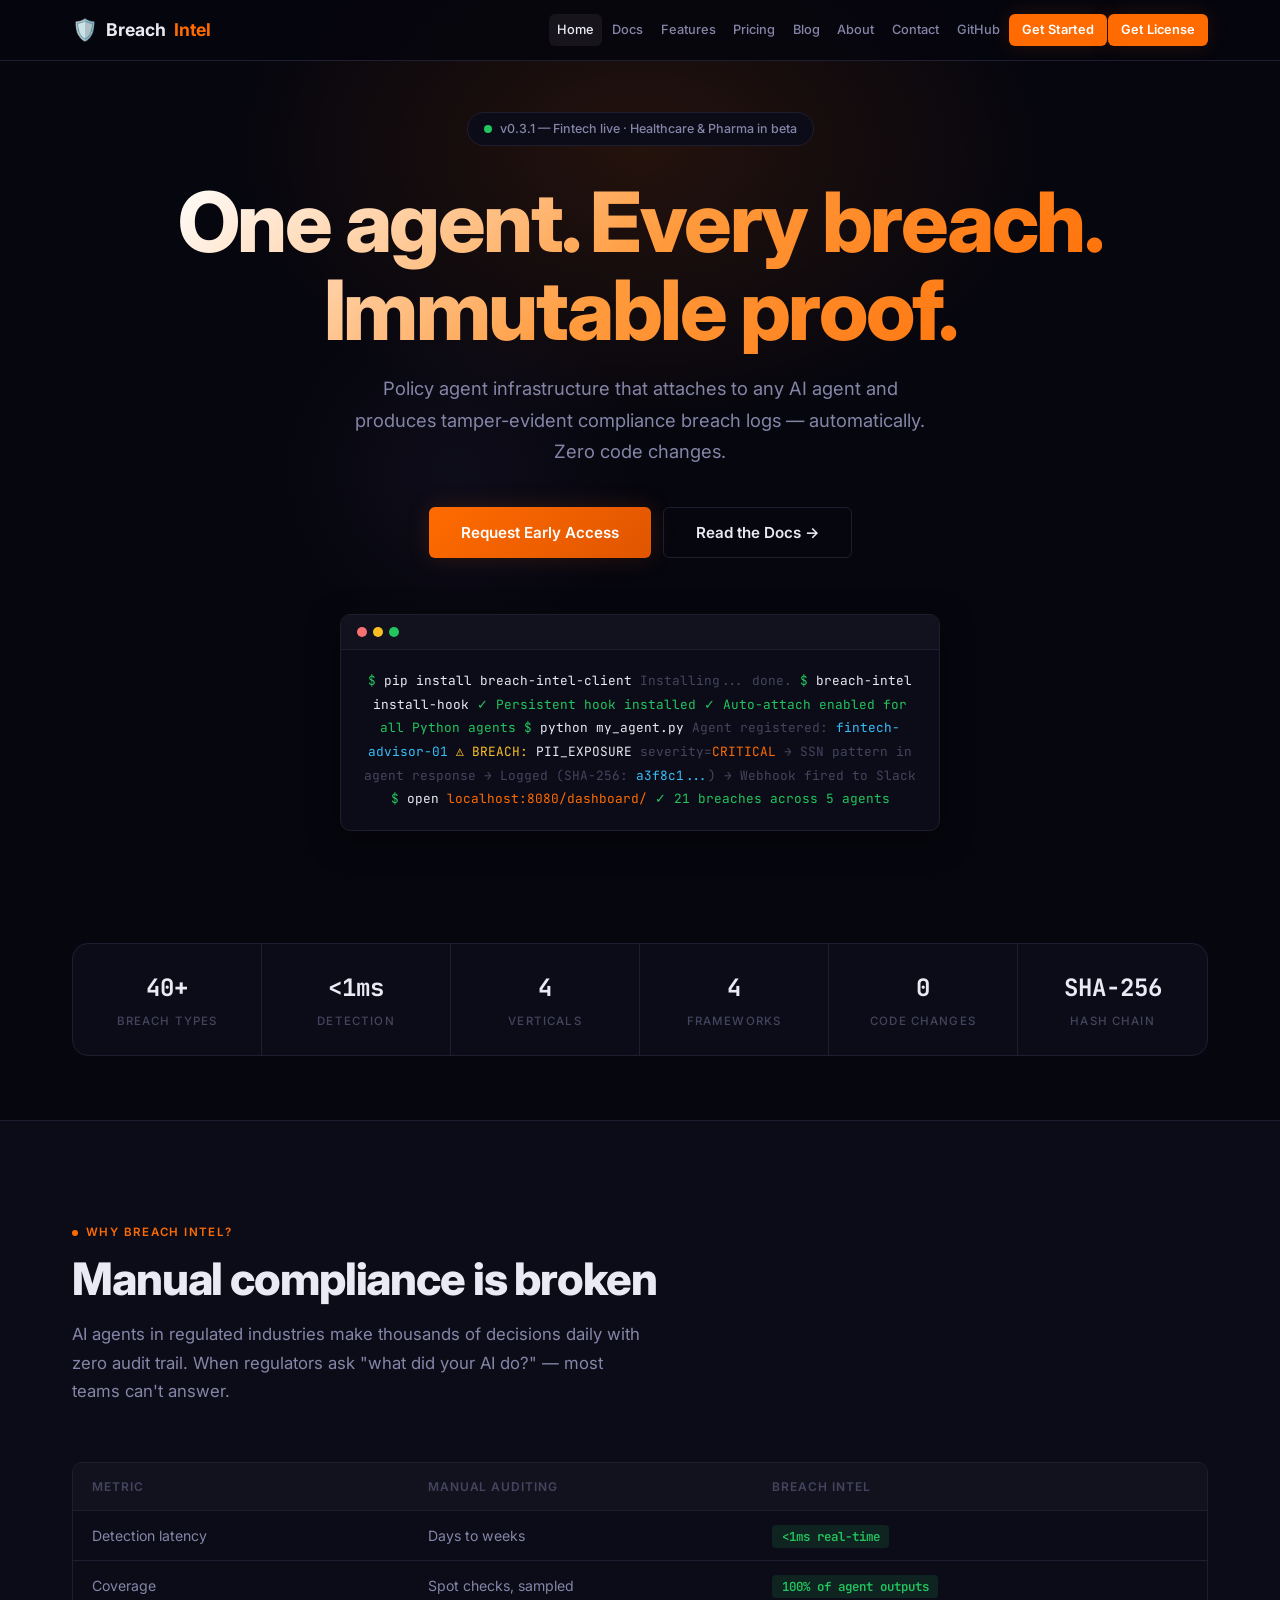
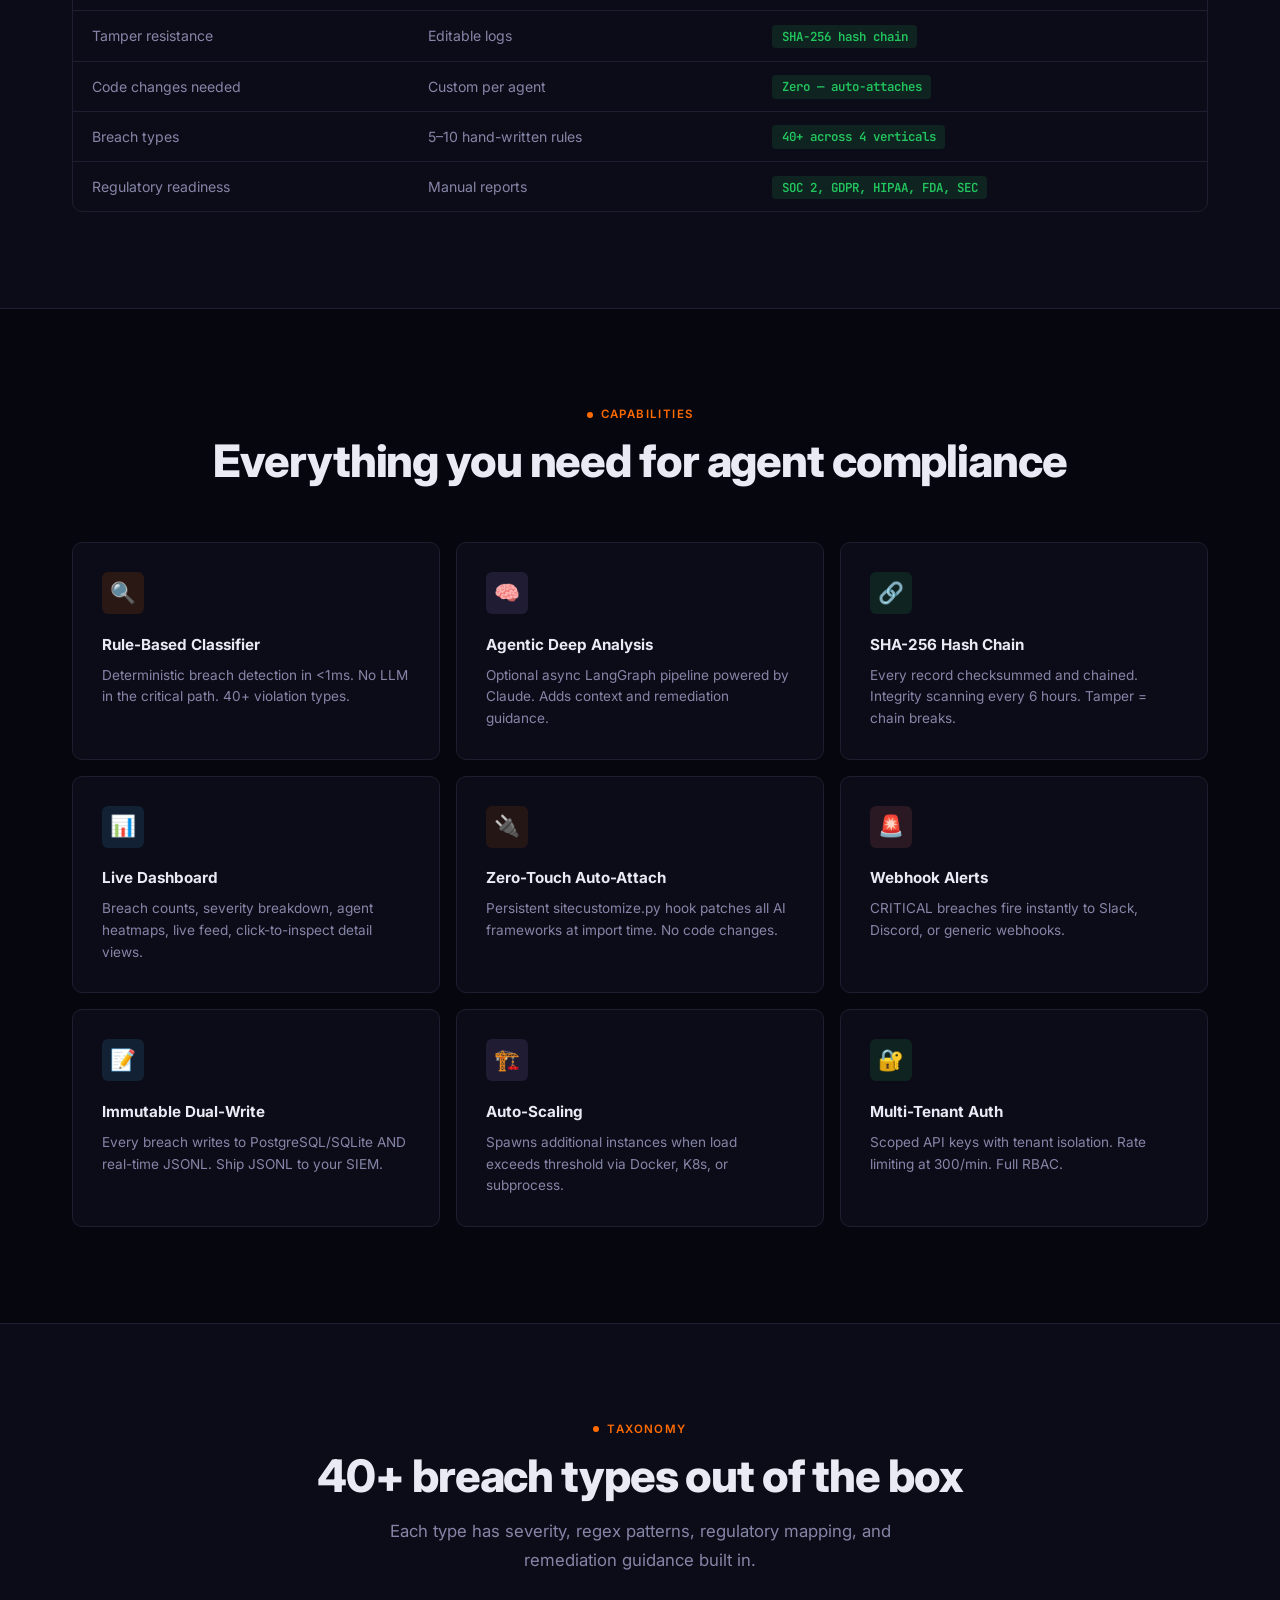
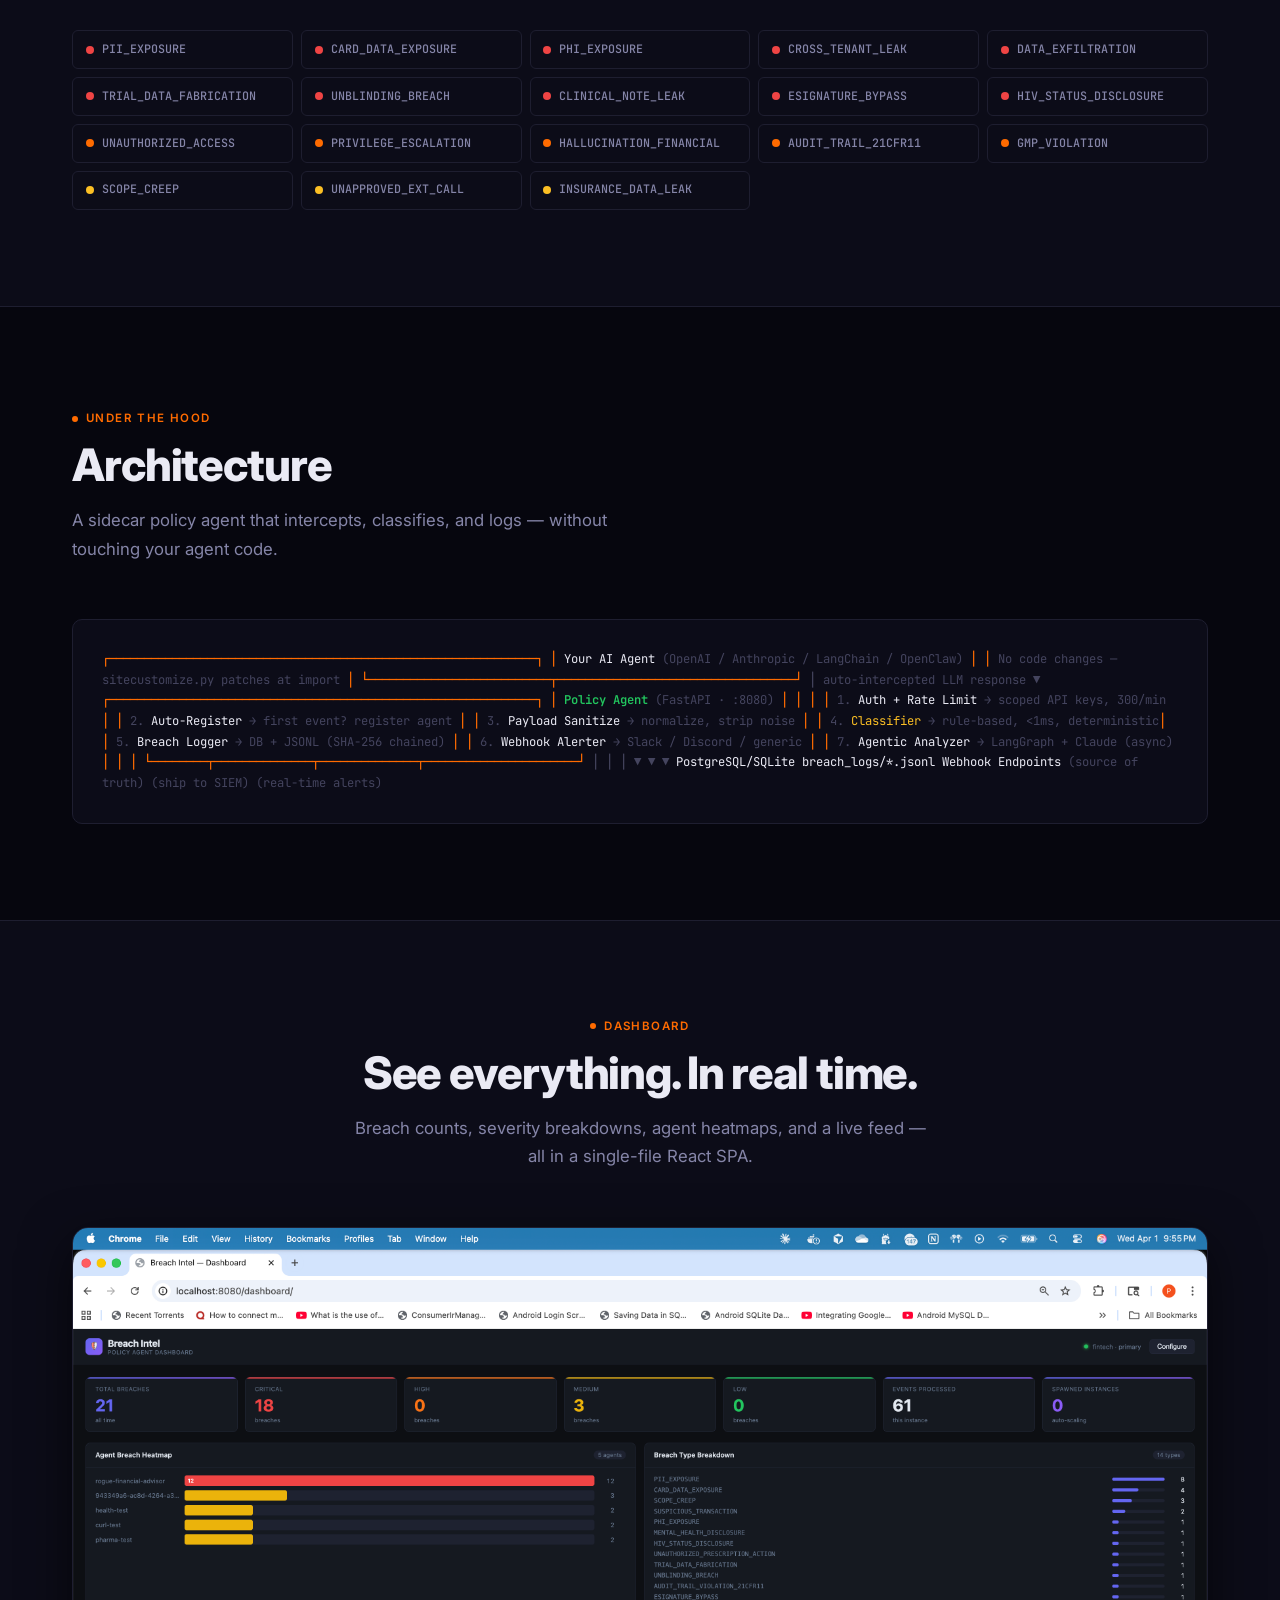
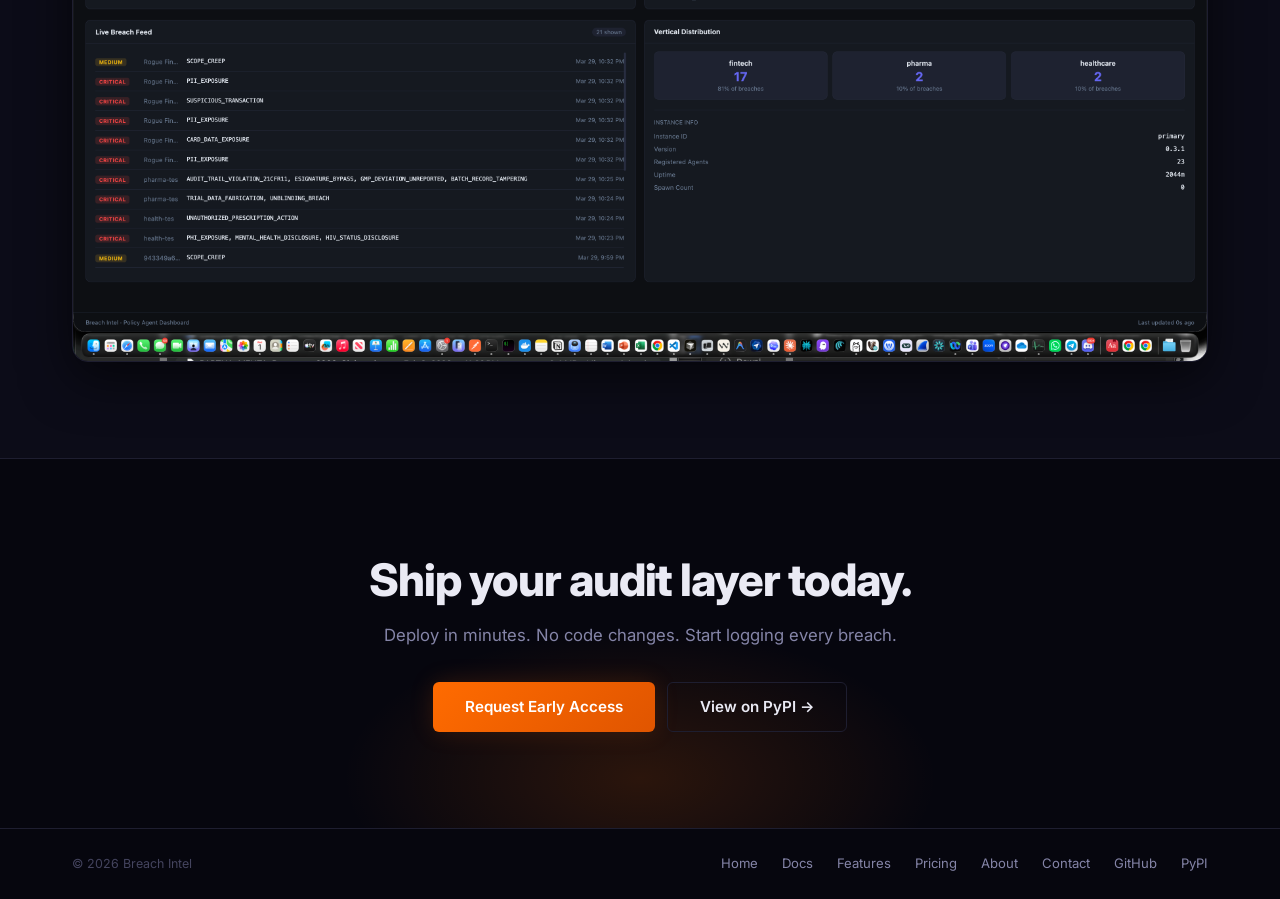
==== commit 155b5f6f: "Add both Get Started and Get License CTA buttons to nav on all pages" ====
--- a/index.html
+++ b/index.html
@@ -255,6 +255,7 @@
         <a href="contact.html">Contact</a>
         <a href="https://github.com/ParthaMehtaOrg" target="_blank">GitHub</a>
         <a href="contact.html" class="nav-cta">Get Started</a>
+        <a href="pricing.html" class="nav-cta">Get License</a>
       </div>
     </div>
   </nav>
--- a/css/style.css
+++ b/css/style.css
@@ -137,11 +137,12 @@
 .nav-links {
   display: flex;
   align-items: center;
-  gap: 0.25rem;
+  gap: 0.1rem;
 }
 .nav-links a {
-  padding: 0.4rem 0.75rem;
-  font-size: 0.85rem;
+  padding: 0.35rem 0.5rem;
+  font-size: 0.8rem;
+  white-space: nowrap;
   font-weight: 500;
   color: var(--text-secondary);
   border-radius: var(--radius-sm);
@@ -157,7 +158,7 @@
   background: var(--accent) !important;
   color: #fff !important;
   font-weight: 600 !important;
-  padding: 0.45rem 1.1rem !important;
+  padding: 0.35rem 0.8rem !important;
   border-radius: var(--radius-sm) !important;
   transition: all 0.2s var(--ease) !important;
   box-shadow: 0 0 20px var(--accent-glow);
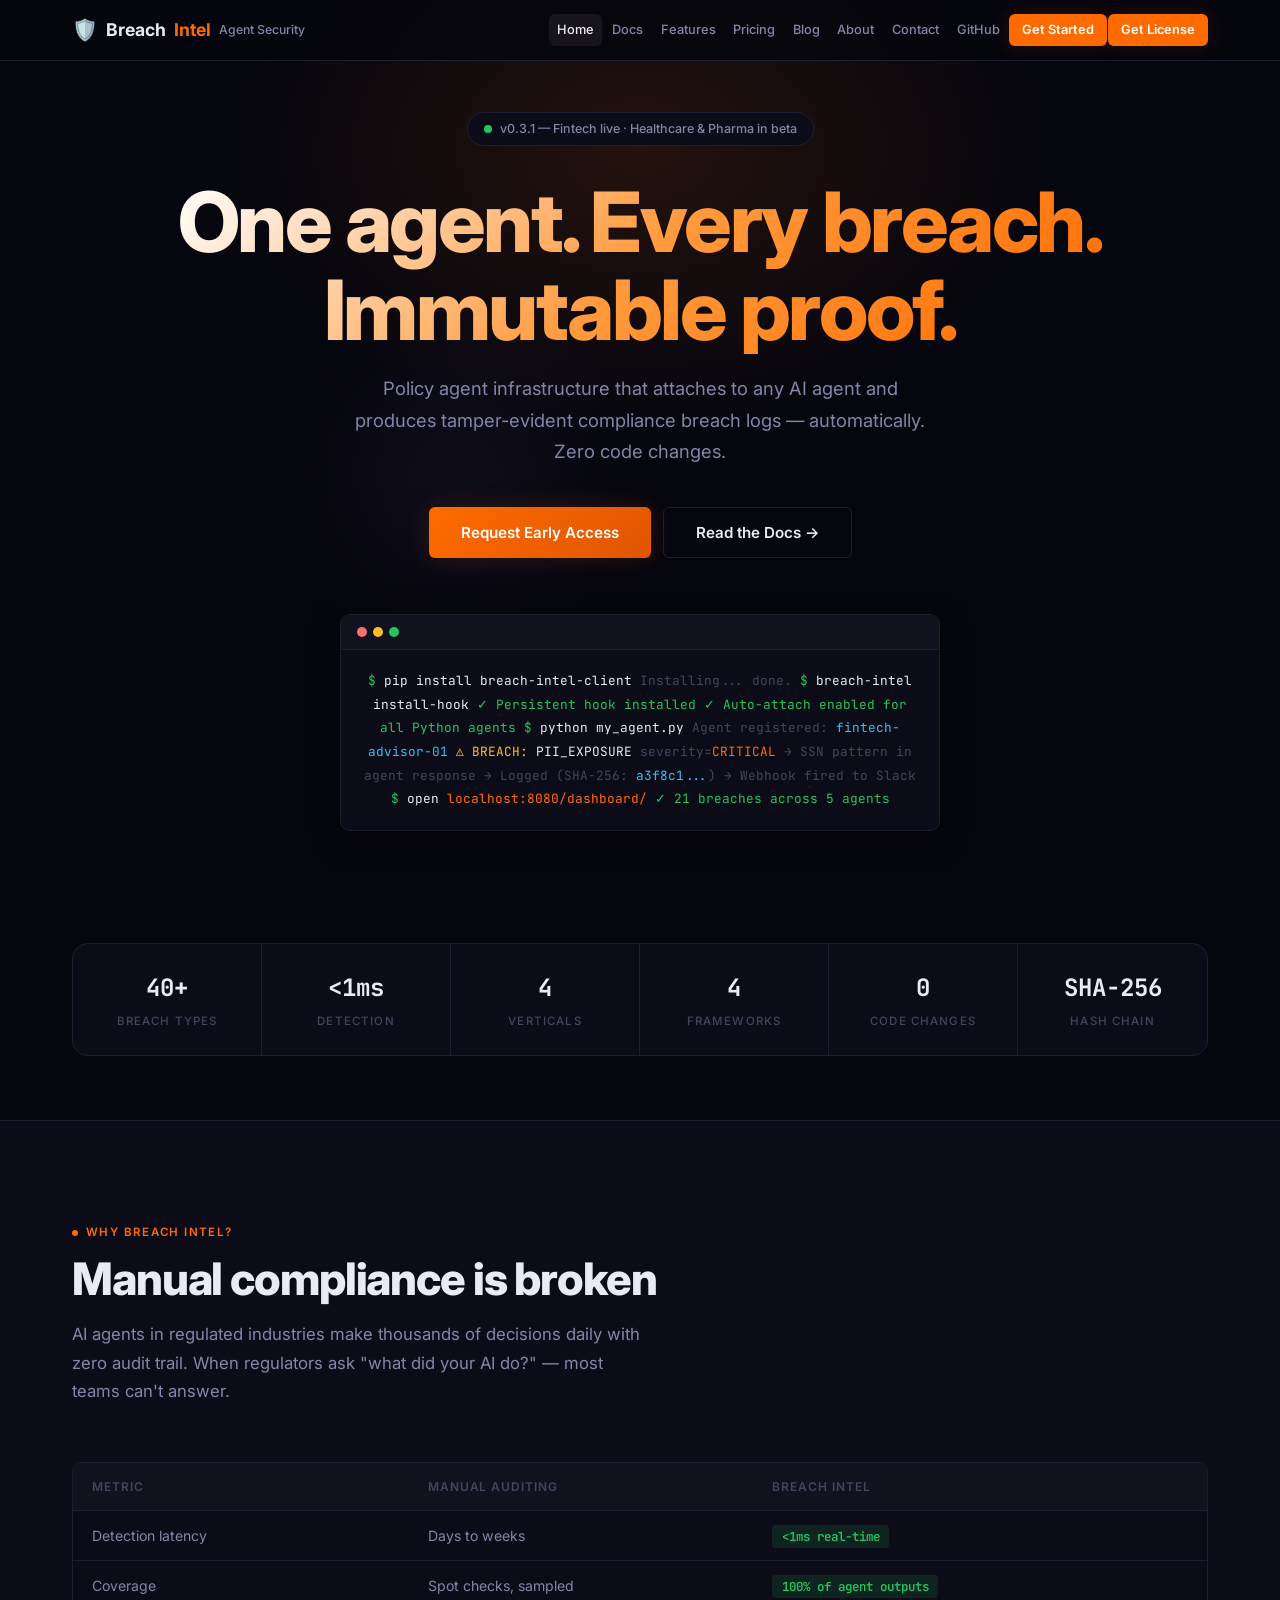
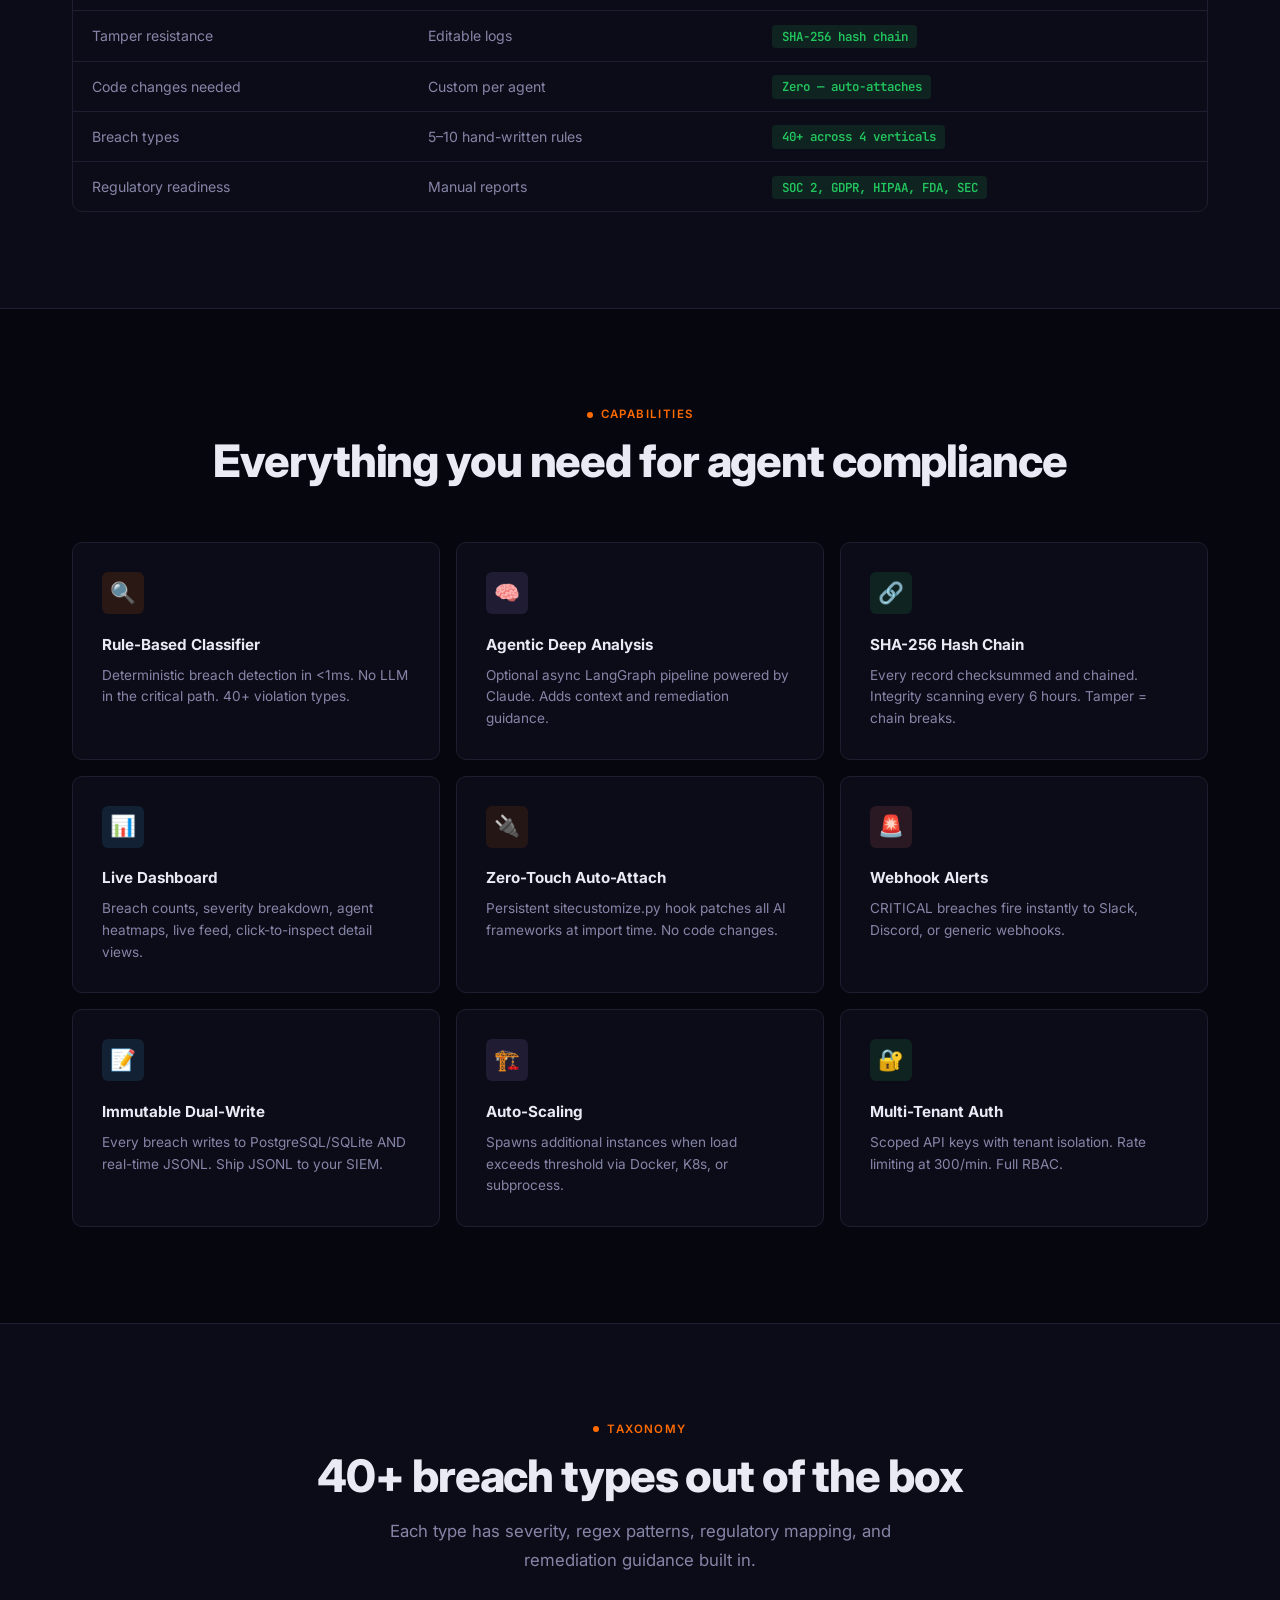
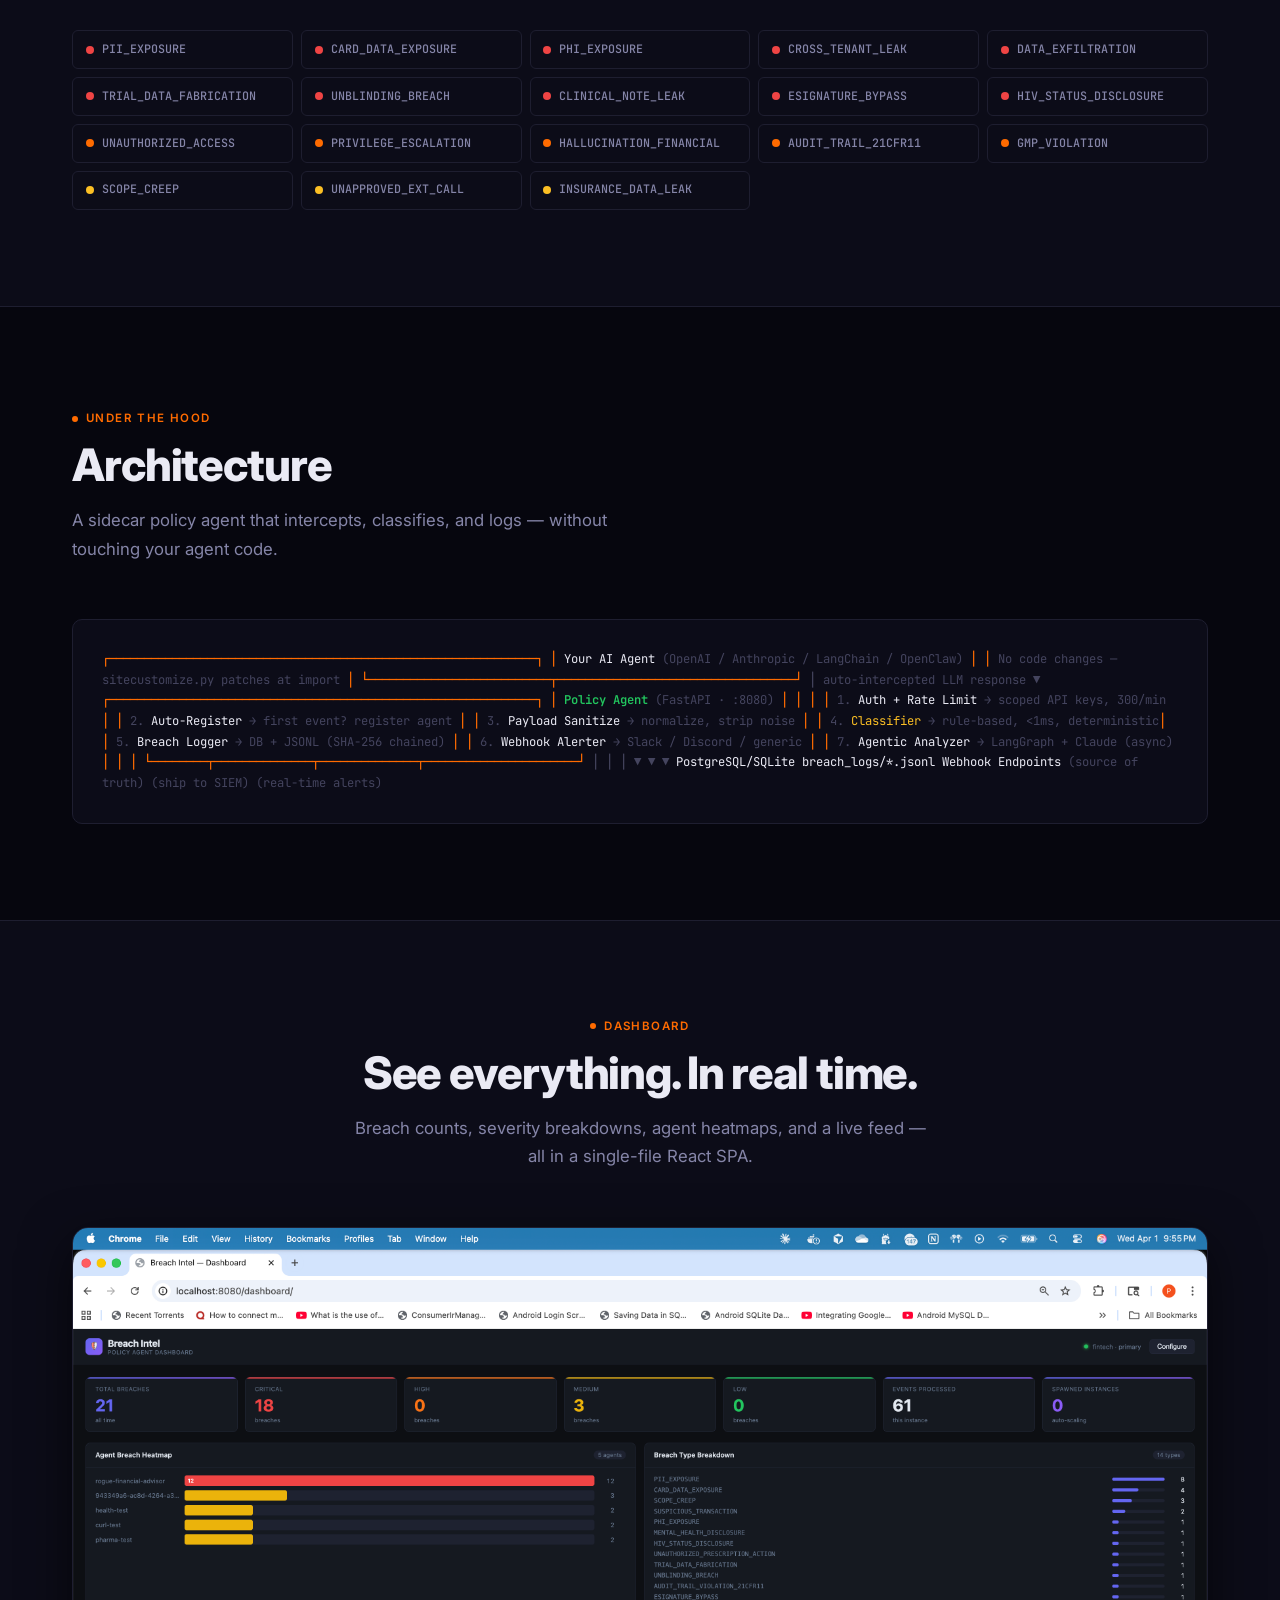
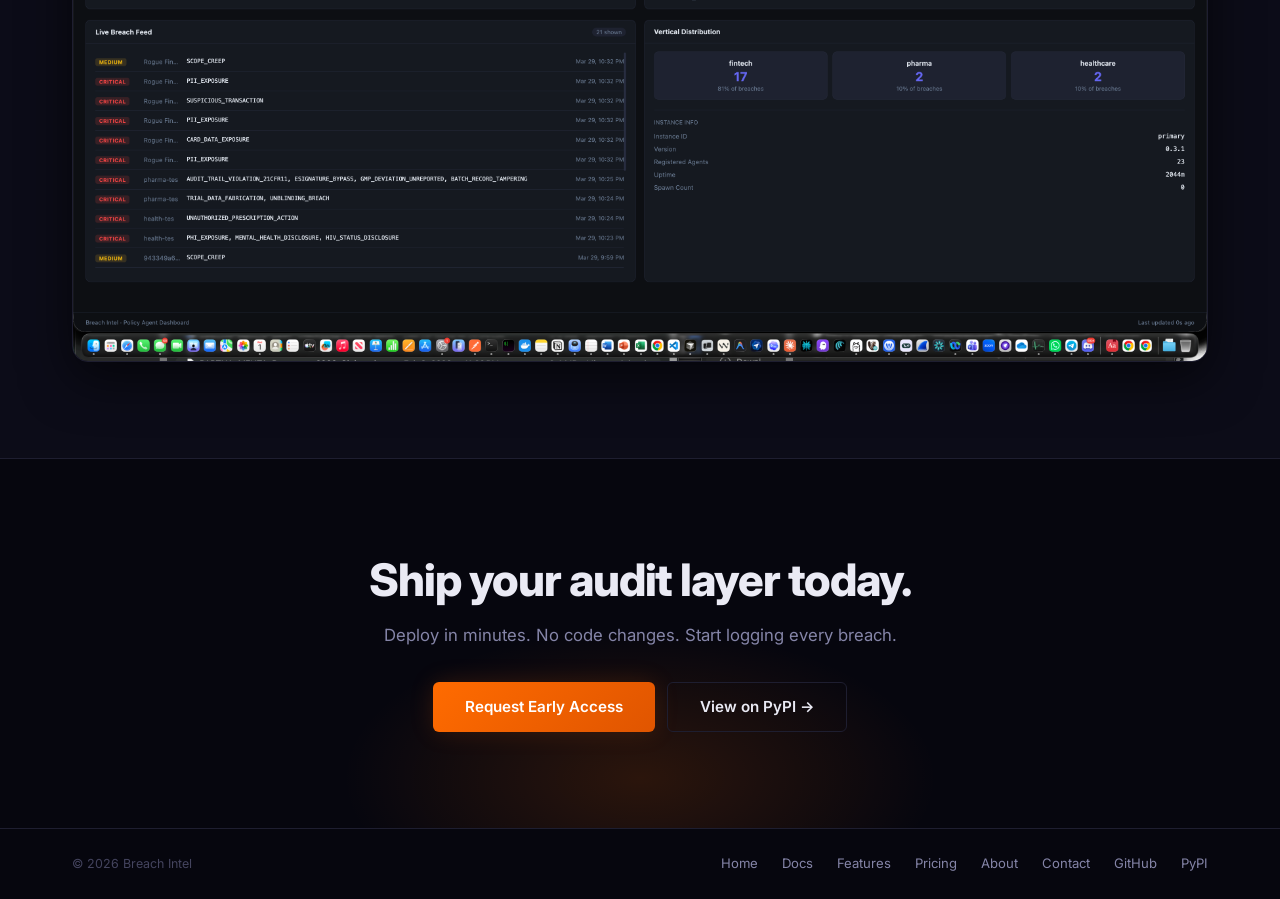
==== commit 3b664205: "fix: update all GitHub links from ParthaMehtaOrg to secure-mind-live Co-Authored-By: Claude Opus 4.6" ====
--- a/index.html
+++ b/index.html
@@ -3,7 +3,7 @@
 <head>
   <meta charset="UTF-8">
   <meta name="viewport" content="width=device-width, initial-scale=1.0">
-  <title>Breach Intel — The Audit Layer for AI Agents</title>
+  <title>Breach Intel — Agent Security | The Audit Layer for AI Agents</title>
   <meta name="description" content="Policy agent infrastructure that attaches to any AI agent and produces tamper-evident breach audit logs — automatically. Zero code changes.">
   <meta property="og:title" content="Breach Intel — The Audit Layer for AI Agents">
   <meta property="og:description" content="Attach to any AI agent. Log every compliance breach. Immutably. Zero code changes.">
@@ -240,7 +240,7 @@
   <nav class="nav">
     <div class="nav-inner">
       <a href="index.html" class="nav-brand">
-        <span class="icon">🛡️</span> Breach<span class="highlight">Intel</span>
+        <span class="icon">🛡️</span> Breach<span class="highlight">Intel</span> <span style="font-size:0.7em;color:var(--text-secondary);font-weight:500;">Agent Security</span>
       </a>
       <button class="nav-toggle" aria-label="Menu" aria-expanded="false">
         <svg viewBox="0 0 24 24" fill="none" stroke="currentColor" stroke-width="2"><path d="M4 6h16M4 12h16M4 18h16"/></svg>
@@ -253,7 +253,7 @@
         <a href="blog.html">Blog</a>
         <a href="about.html">About</a>
         <a href="contact.html">Contact</a>
-        <a href="https://github.com/ParthaMehtaOrg" target="_blank">GitHub</a>
+        <a href="https://github.com/secure-mind-live/breach-intel-packages" target="_blank">GitHub</a>
         <a href="contact.html" class="nav-cta">Get Started</a>
         <a href="pricing.html" class="nav-cta">Get License</a>
       </div>
@@ -499,7 +499,7 @@
         <a href="pricing.html">Pricing</a>
         <a href="about.html">About</a>
         <a href="contact.html">Contact</a>
-        <a href="https://github.com/ParthaMehtaOrg" target="_blank">GitHub</a>
+        <a href="https://github.com/secure-mind-live/breach-intel-packages" target="_blank">GitHub</a>
         <a href="https://pypi.org/project/breach-intel-client/" target="_blank">PyPI</a>
       </div>
     </div>
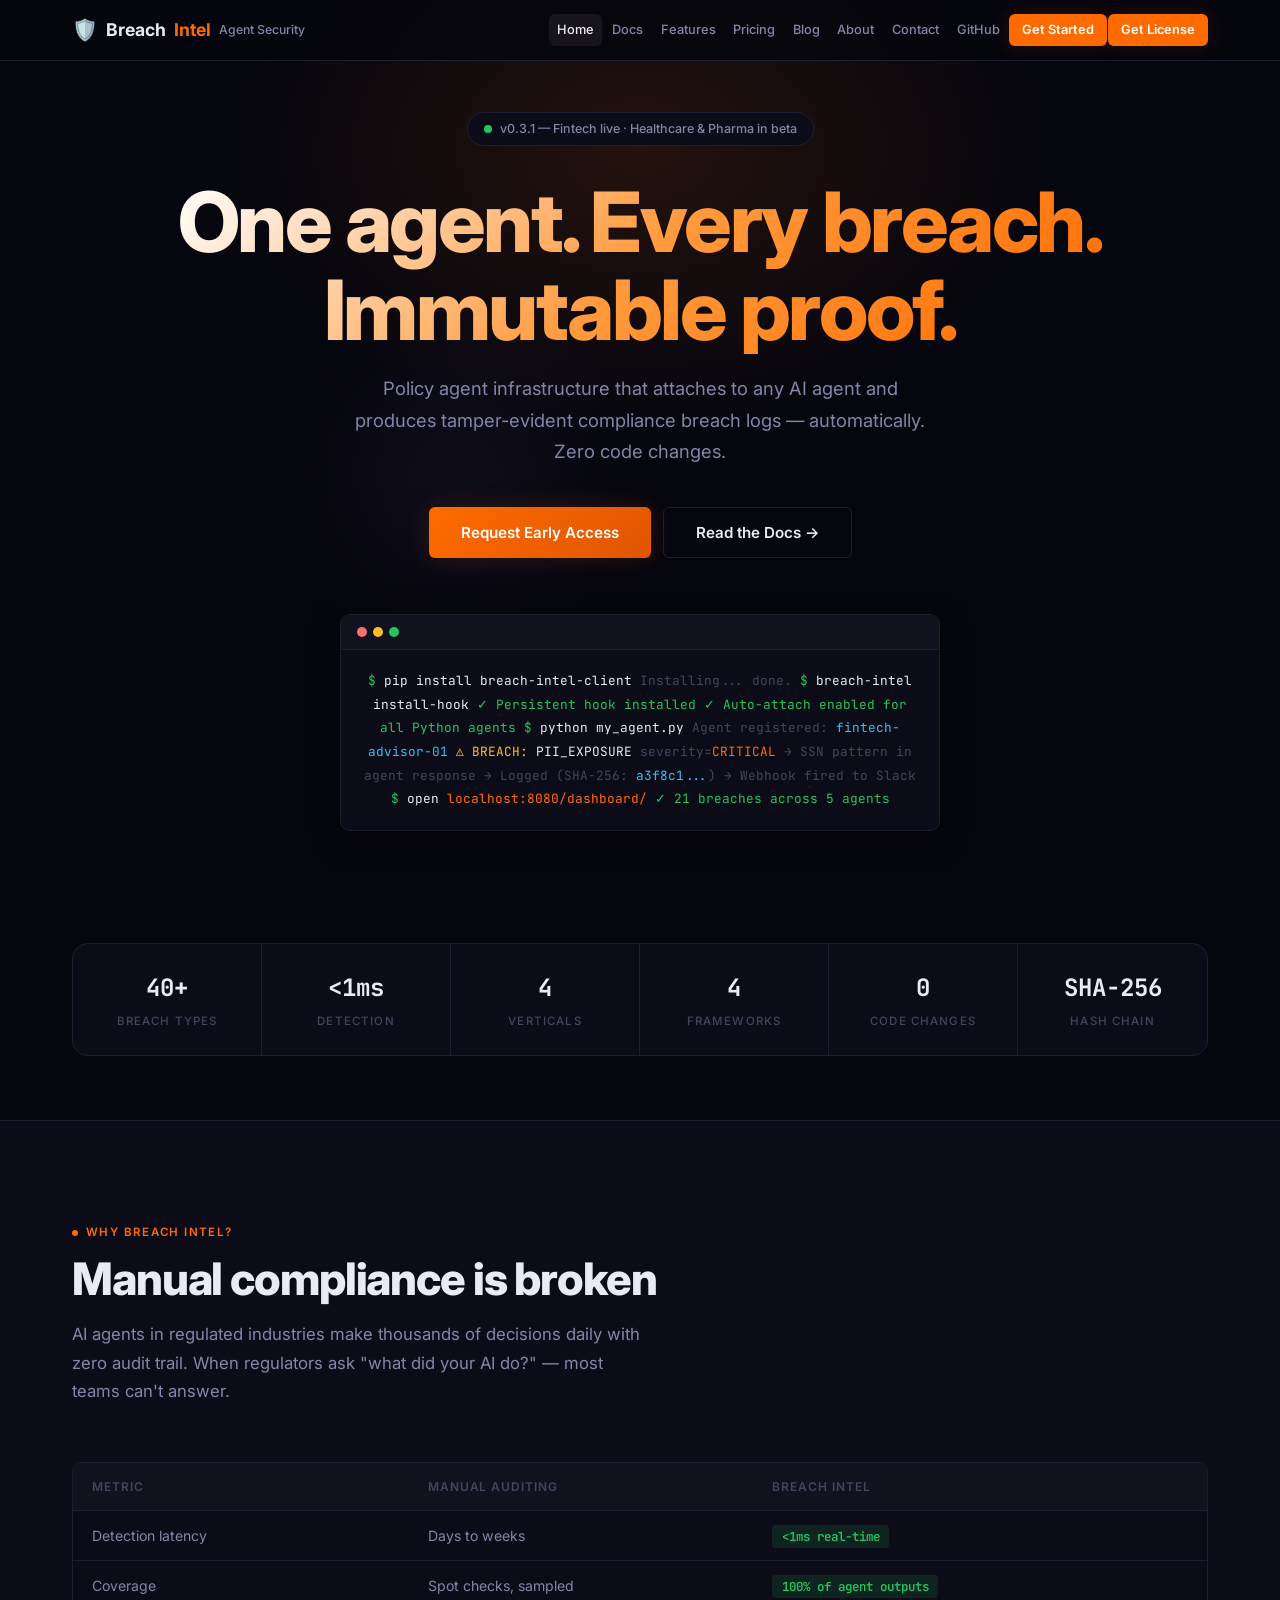
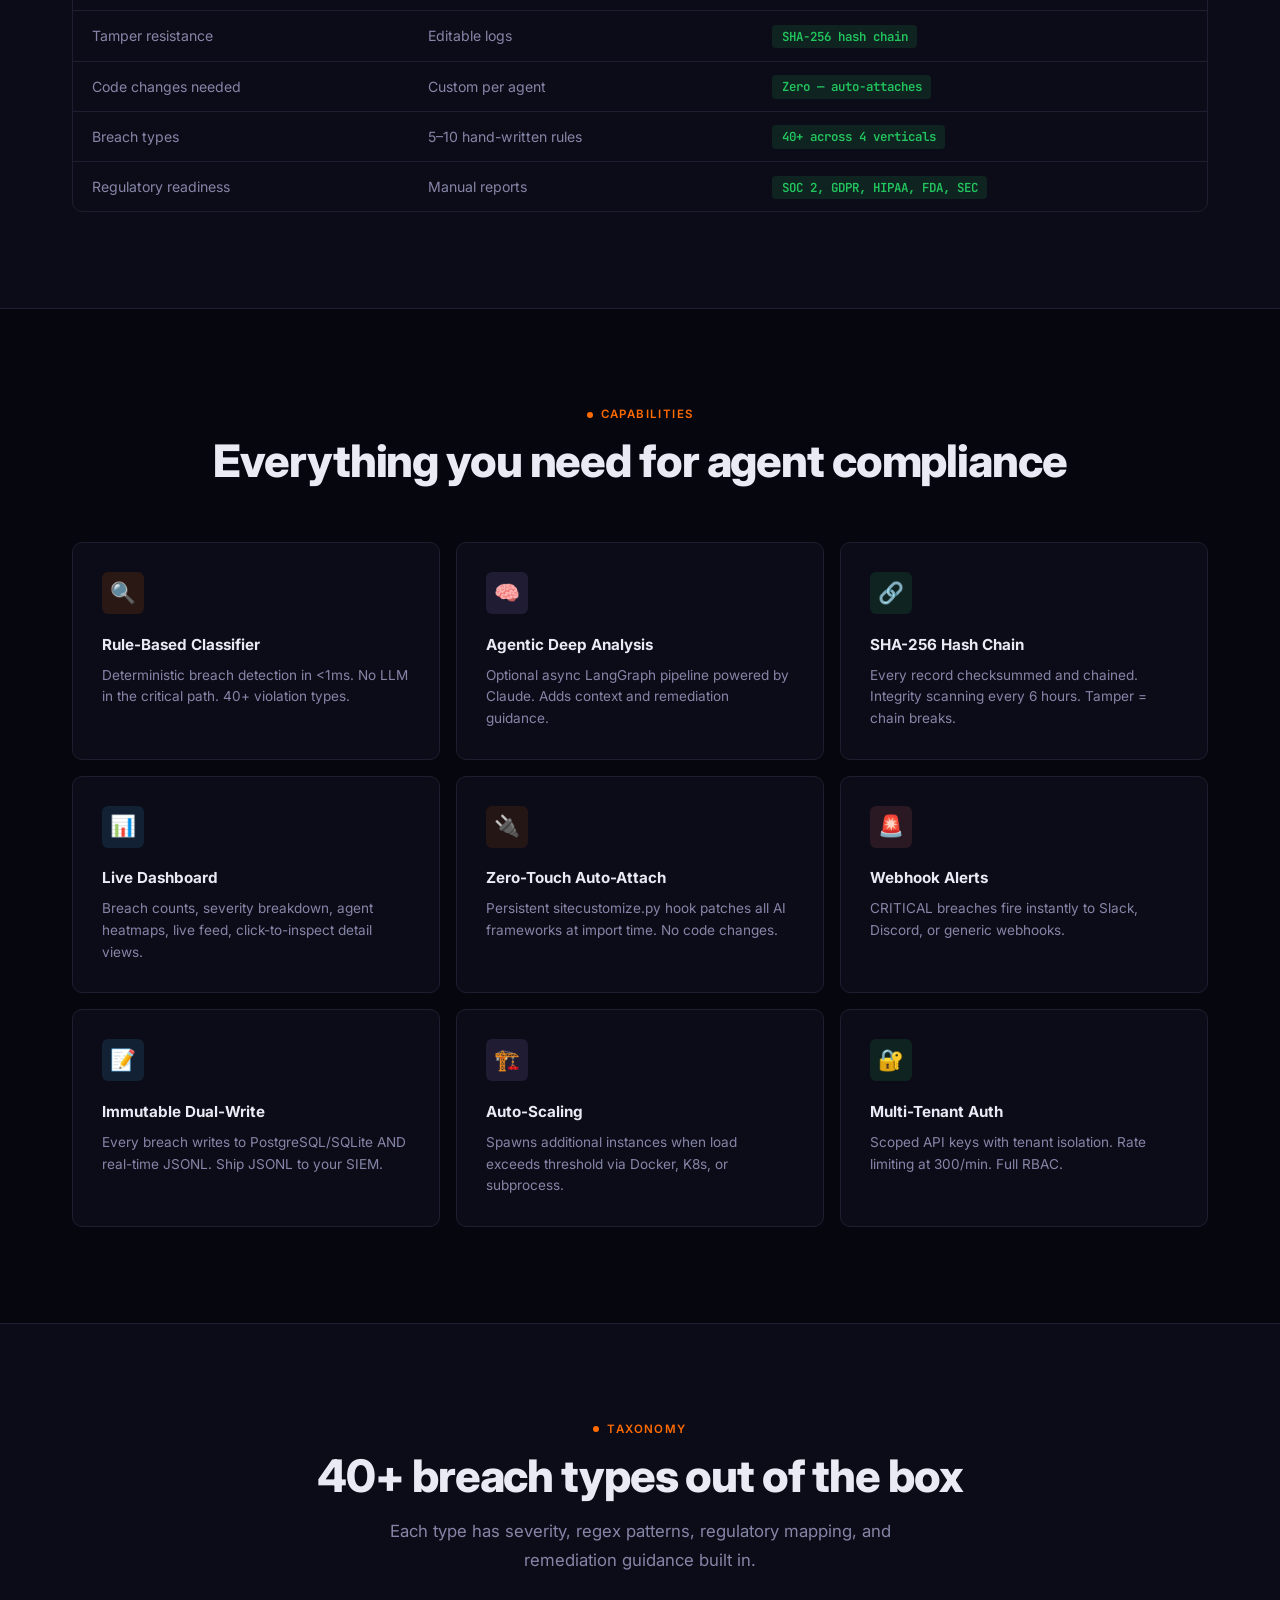
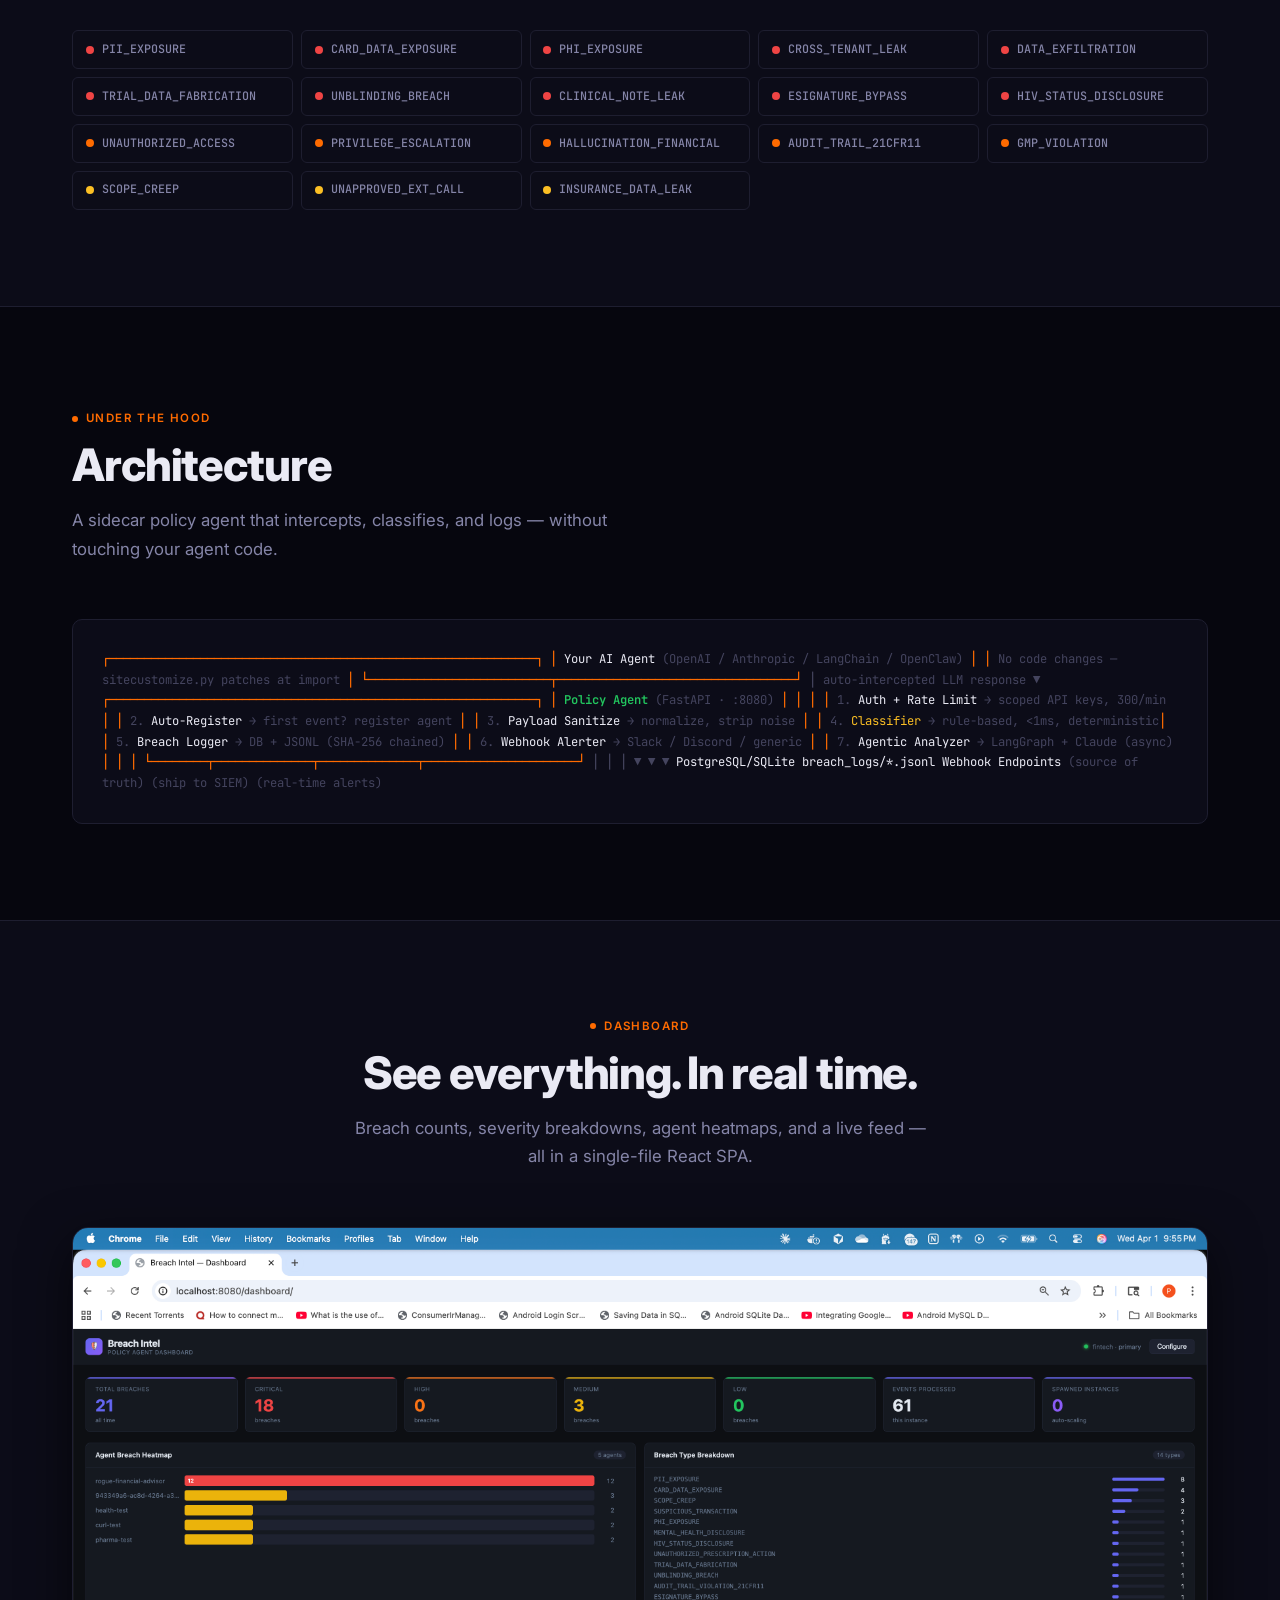
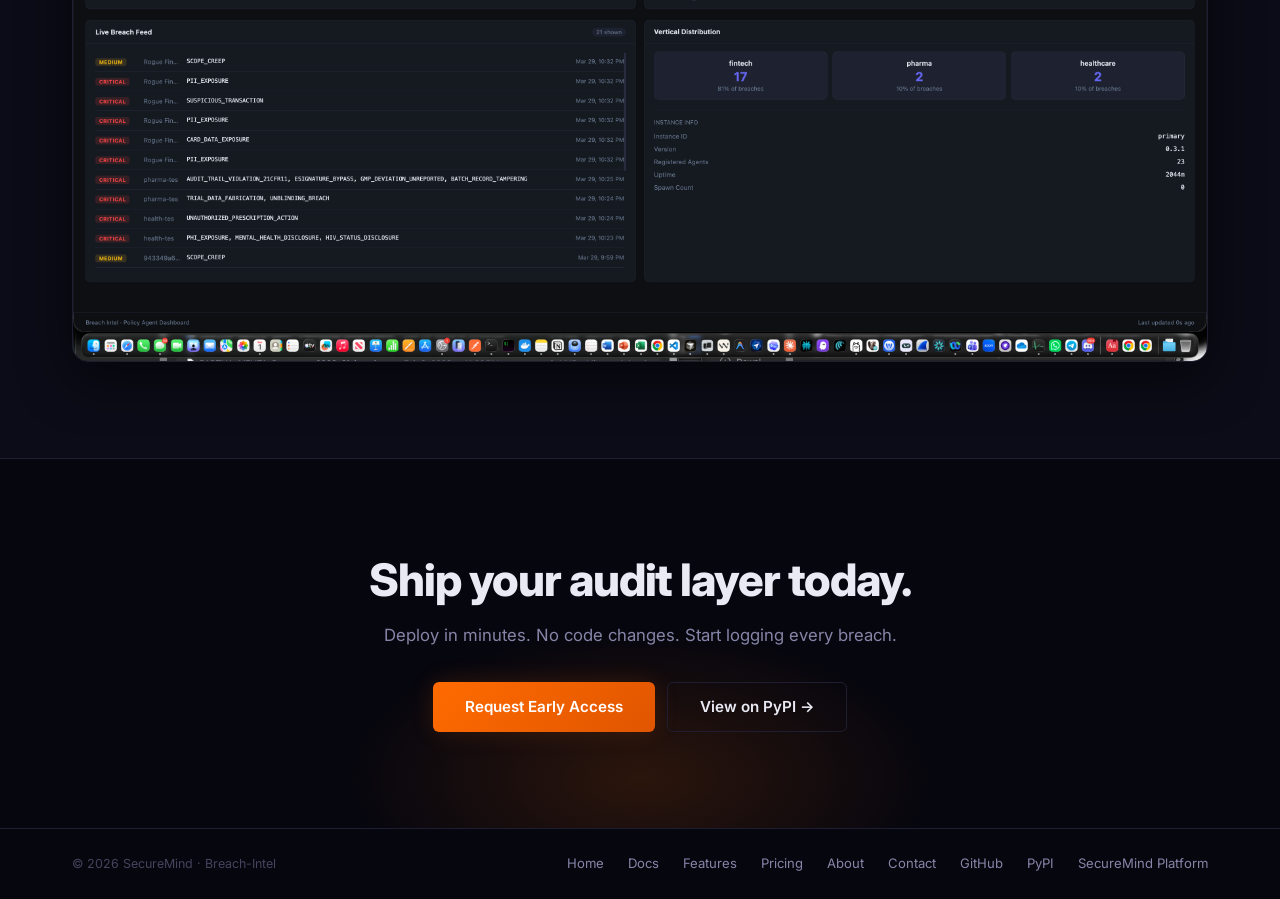
==== commit 3353e3c0: "Add SecureMind platform link to footer, fix copyright Co-Authored-By: Claude Opus 4.6 (1M context) <" ====
--- a/index.html
+++ b/index.html
@@ -491,7 +491,7 @@
   <!-- Simple Footer -->
   <footer class="simple-footer">
     <div class="simple-footer-inner">
-      <span class="simple-footer-copy">&copy; 2026 Breach Intel</span>
+      <span class="simple-footer-copy">&copy; 2026 SecureMind &middot; Breach-Intel</span>
       <div class="simple-footer-links">
         <a href="index.html">Home</a>
         <a href="docs.html">Docs</a>
@@ -501,6 +501,7 @@
         <a href="contact.html">Contact</a>
         <a href="https://github.com/secure-mind-live/breach-intel-packages" target="_blank">GitHub</a>
         <a href="https://pypi.org/project/breach-intel-client/" target="_blank">PyPI</a>
+        <a href="https://securemind.live">SecureMind Platform</a>
       </div>
     </div>
   </footer>
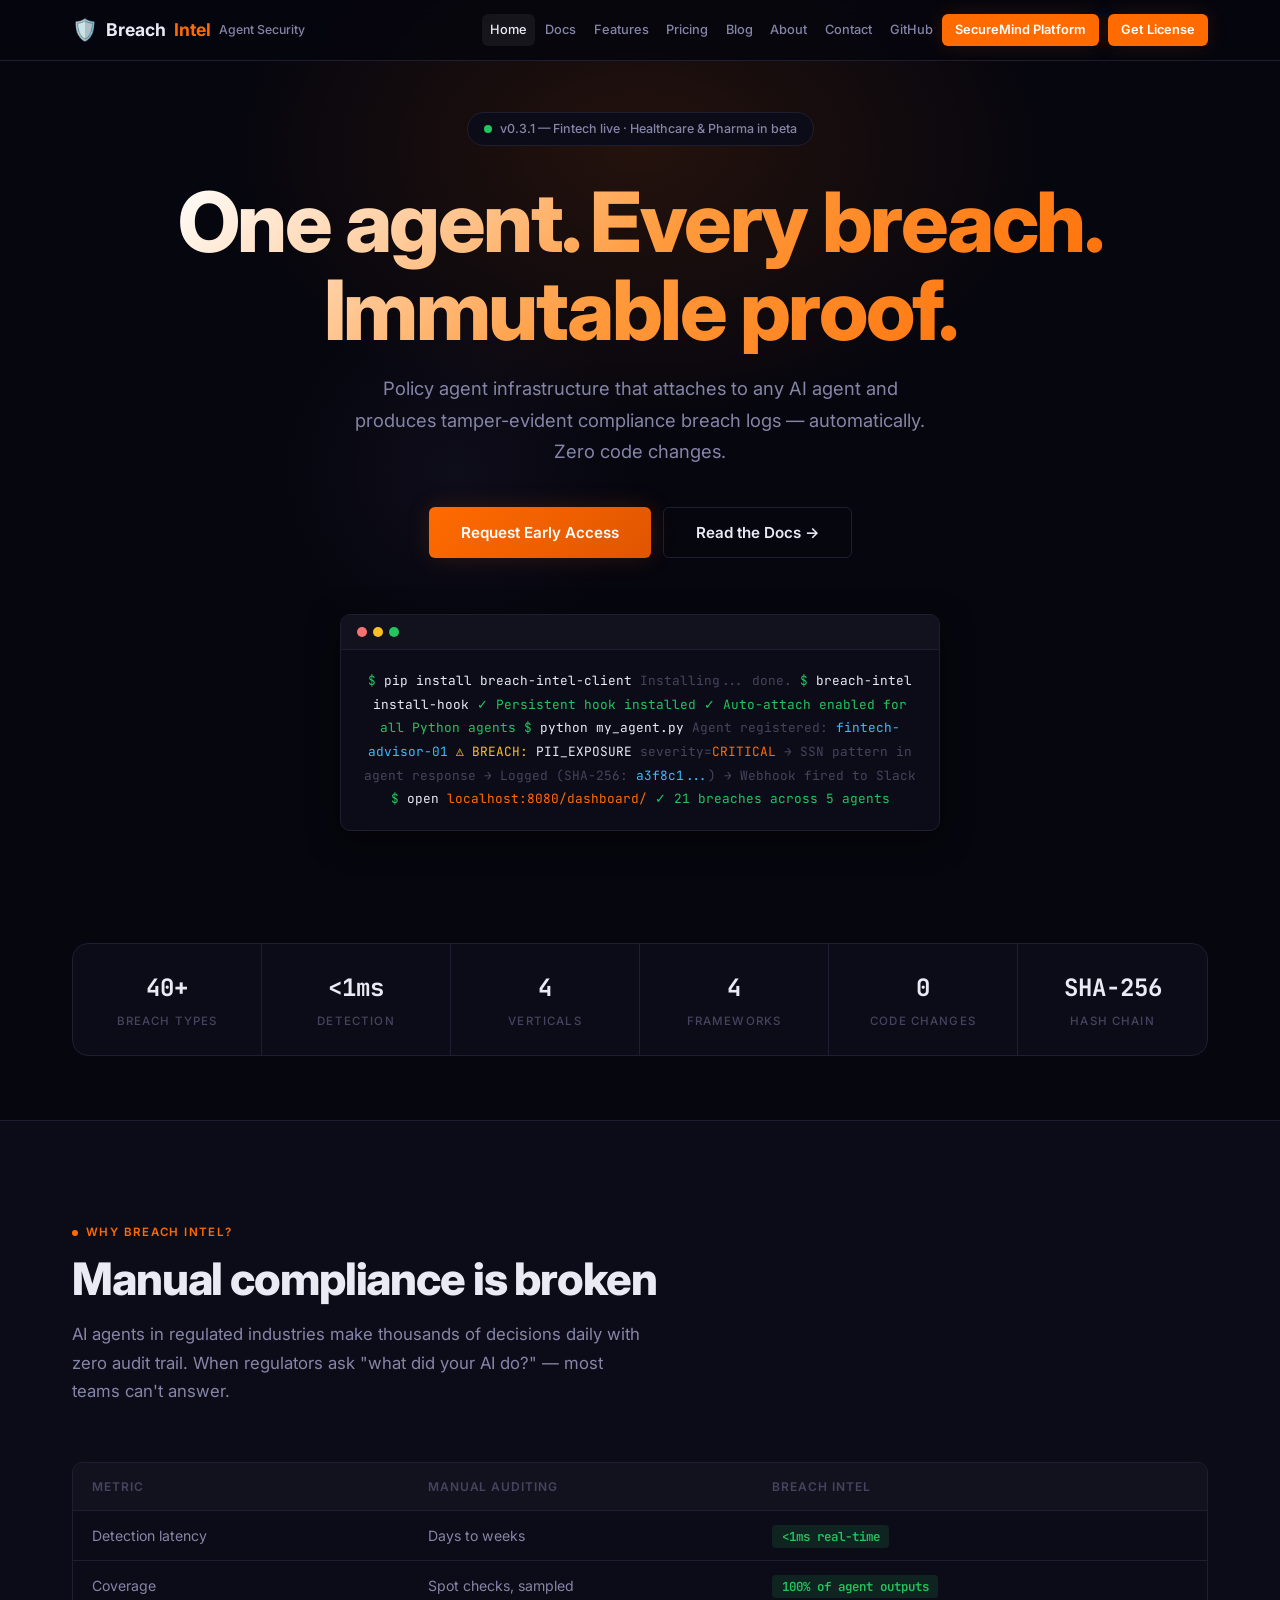
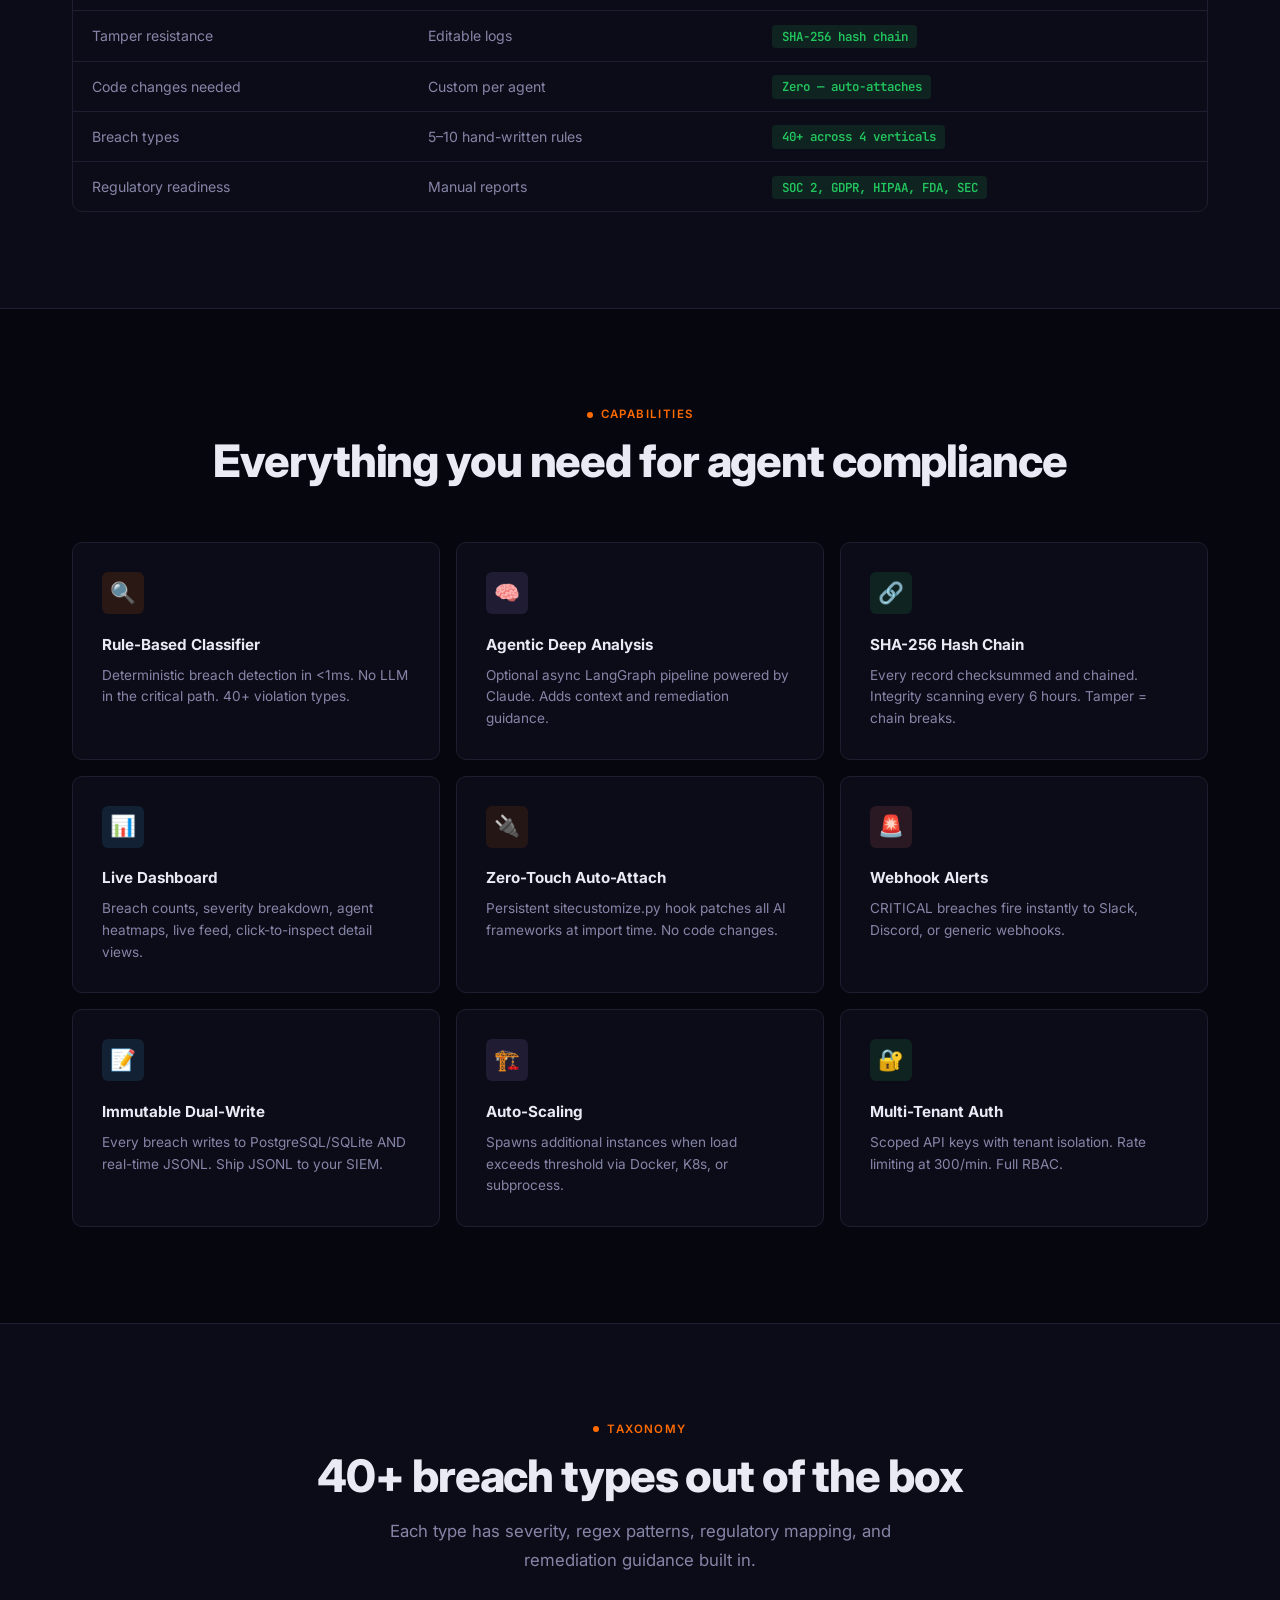
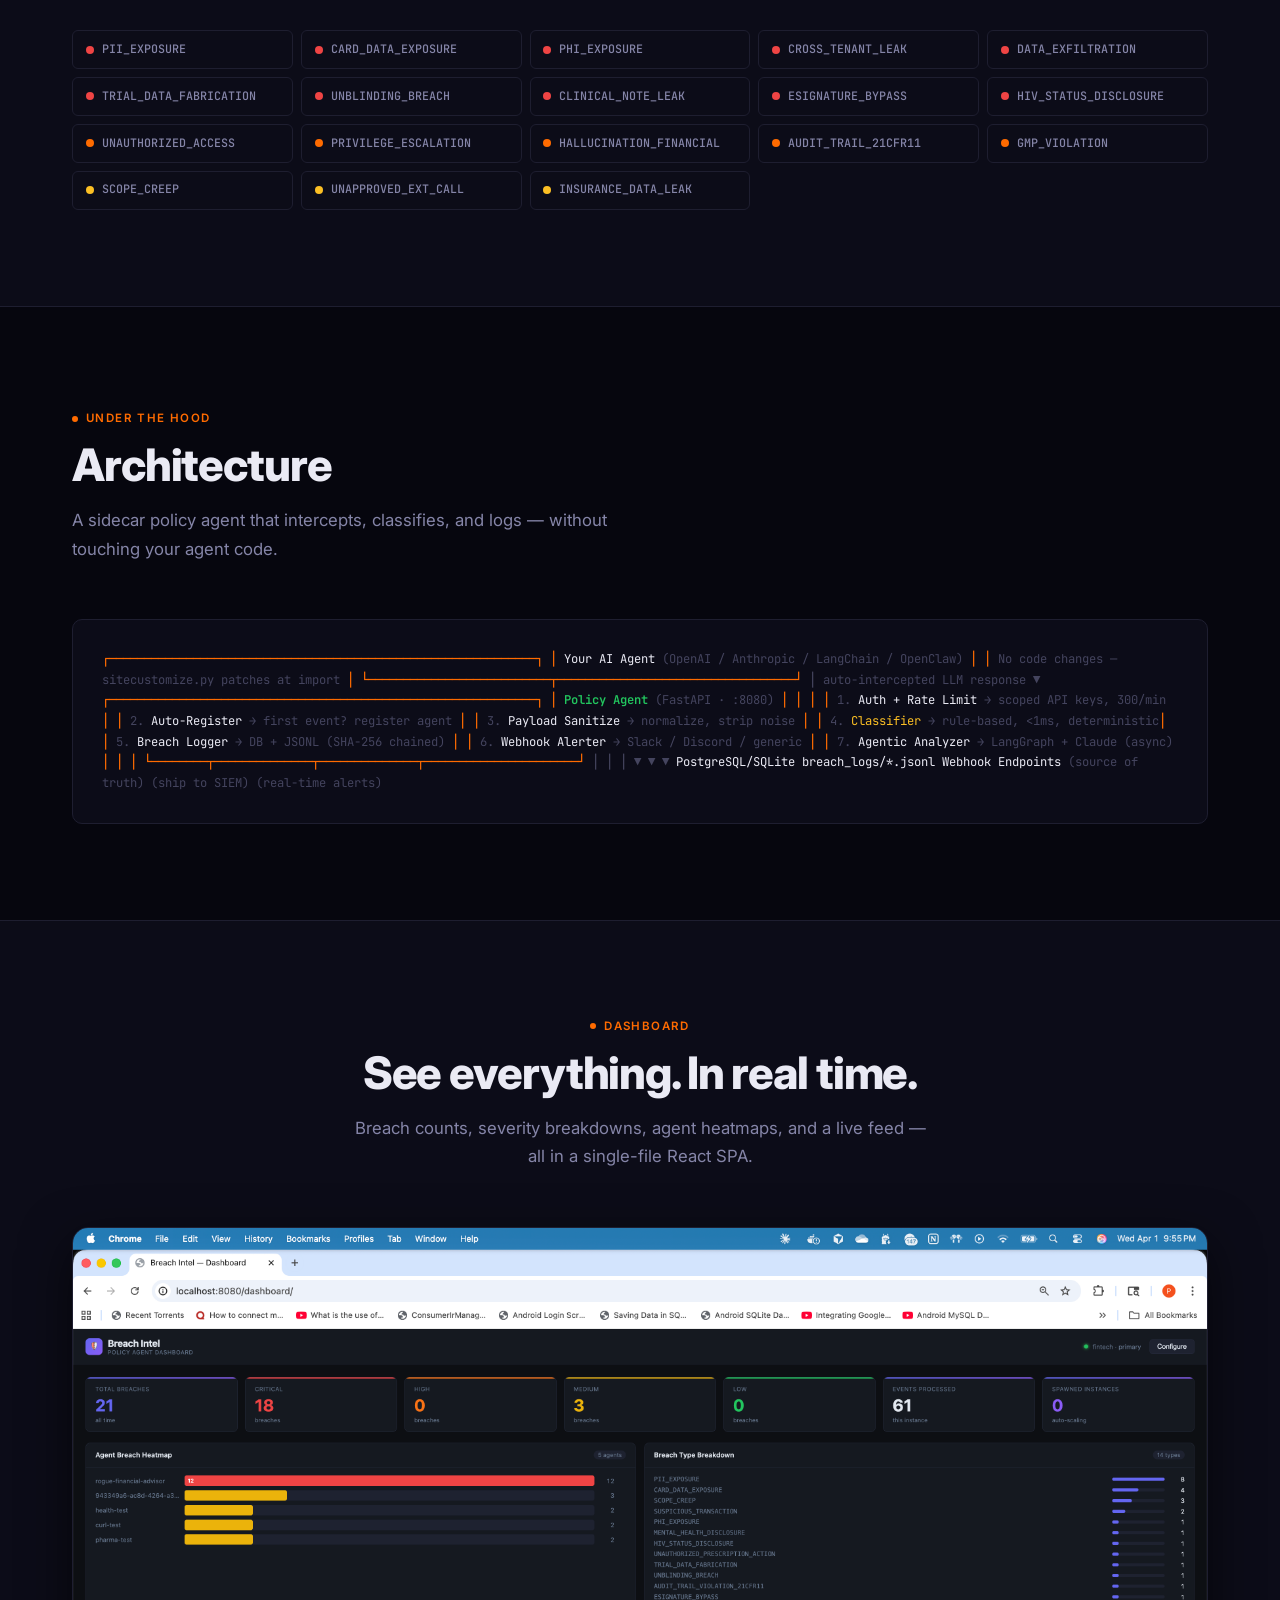
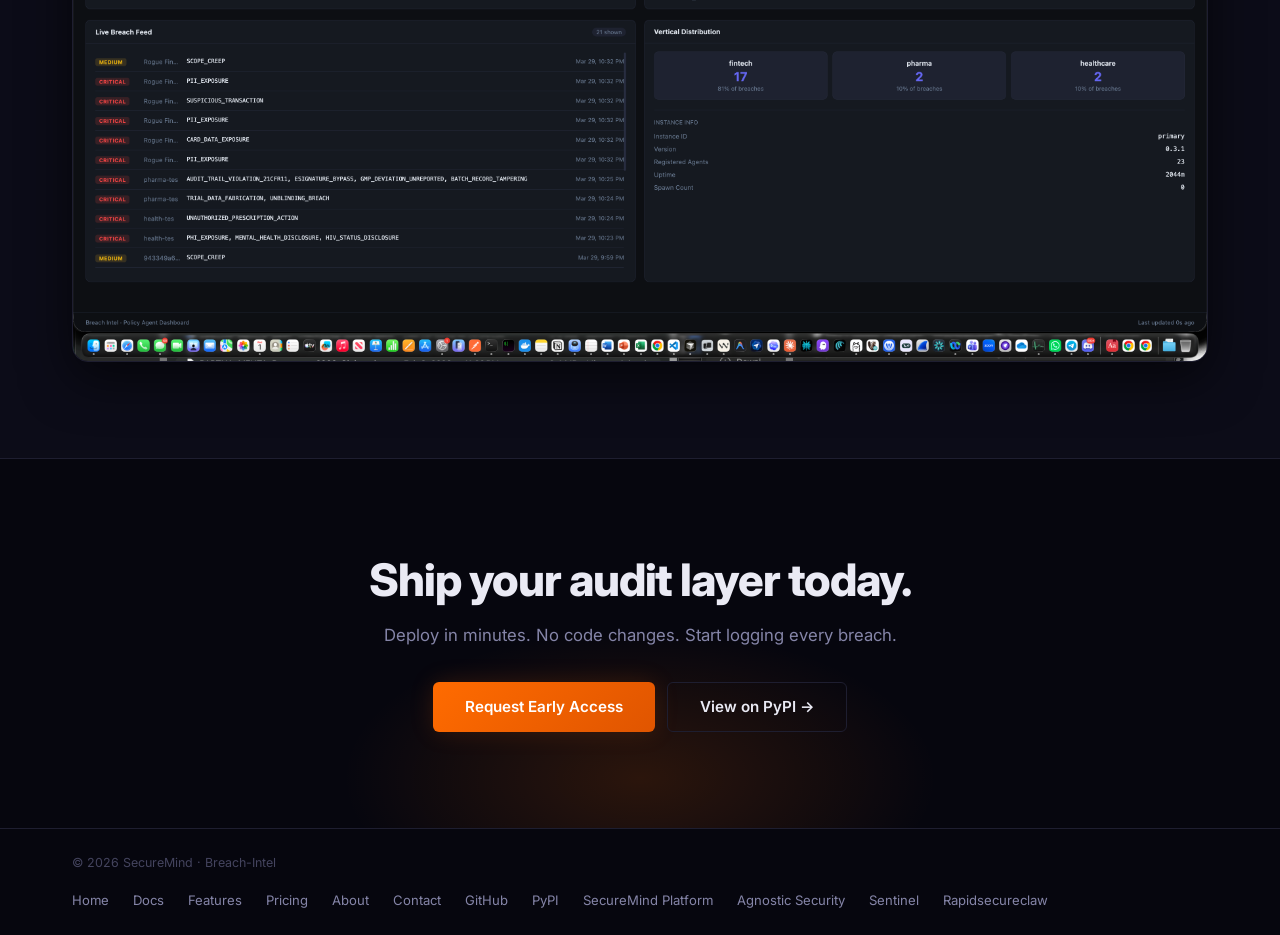
==== commit e6dec528: "Add SecureMind Platform nav CTA + sibling product links in footer Co-Authored-By: Claude Opus 4.6 (1" ====
--- a/index.html
+++ b/index.html
@@ -254,7 +254,7 @@
         <a href="about.html">About</a>
         <a href="contact.html">Contact</a>
         <a href="https://github.com/secure-mind-live/breach-intel-packages" target="_blank">GitHub</a>
-        <a href="contact.html" class="nav-cta">Get Started</a>
+        <a href="https://securemind.live" class="nav-cta" style="margin-right:0.5rem;">SecureMind Platform</a>
         <a href="pricing.html" class="nav-cta">Get License</a>
       </div>
     </div>
@@ -502,6 +502,9 @@
         <a href="https://github.com/secure-mind-live/breach-intel-packages" target="_blank">GitHub</a>
         <a href="https://pypi.org/project/breach-intel-client/" target="_blank">PyPI</a>
         <a href="https://securemind.live">SecureMind Platform</a>
+        <a href="https://secure-mind-live.github.io/agnostic-security-site/">Agnostic Security</a>
+        <a href="https://secure-mind-live.github.io/sentinel-site/">Sentinel</a>
+        <a href="https://secure-mind-live.github.io/rapidsecureclaw/">Rapidsecureclaw</a>
       </div>
     </div>
   </footer>
